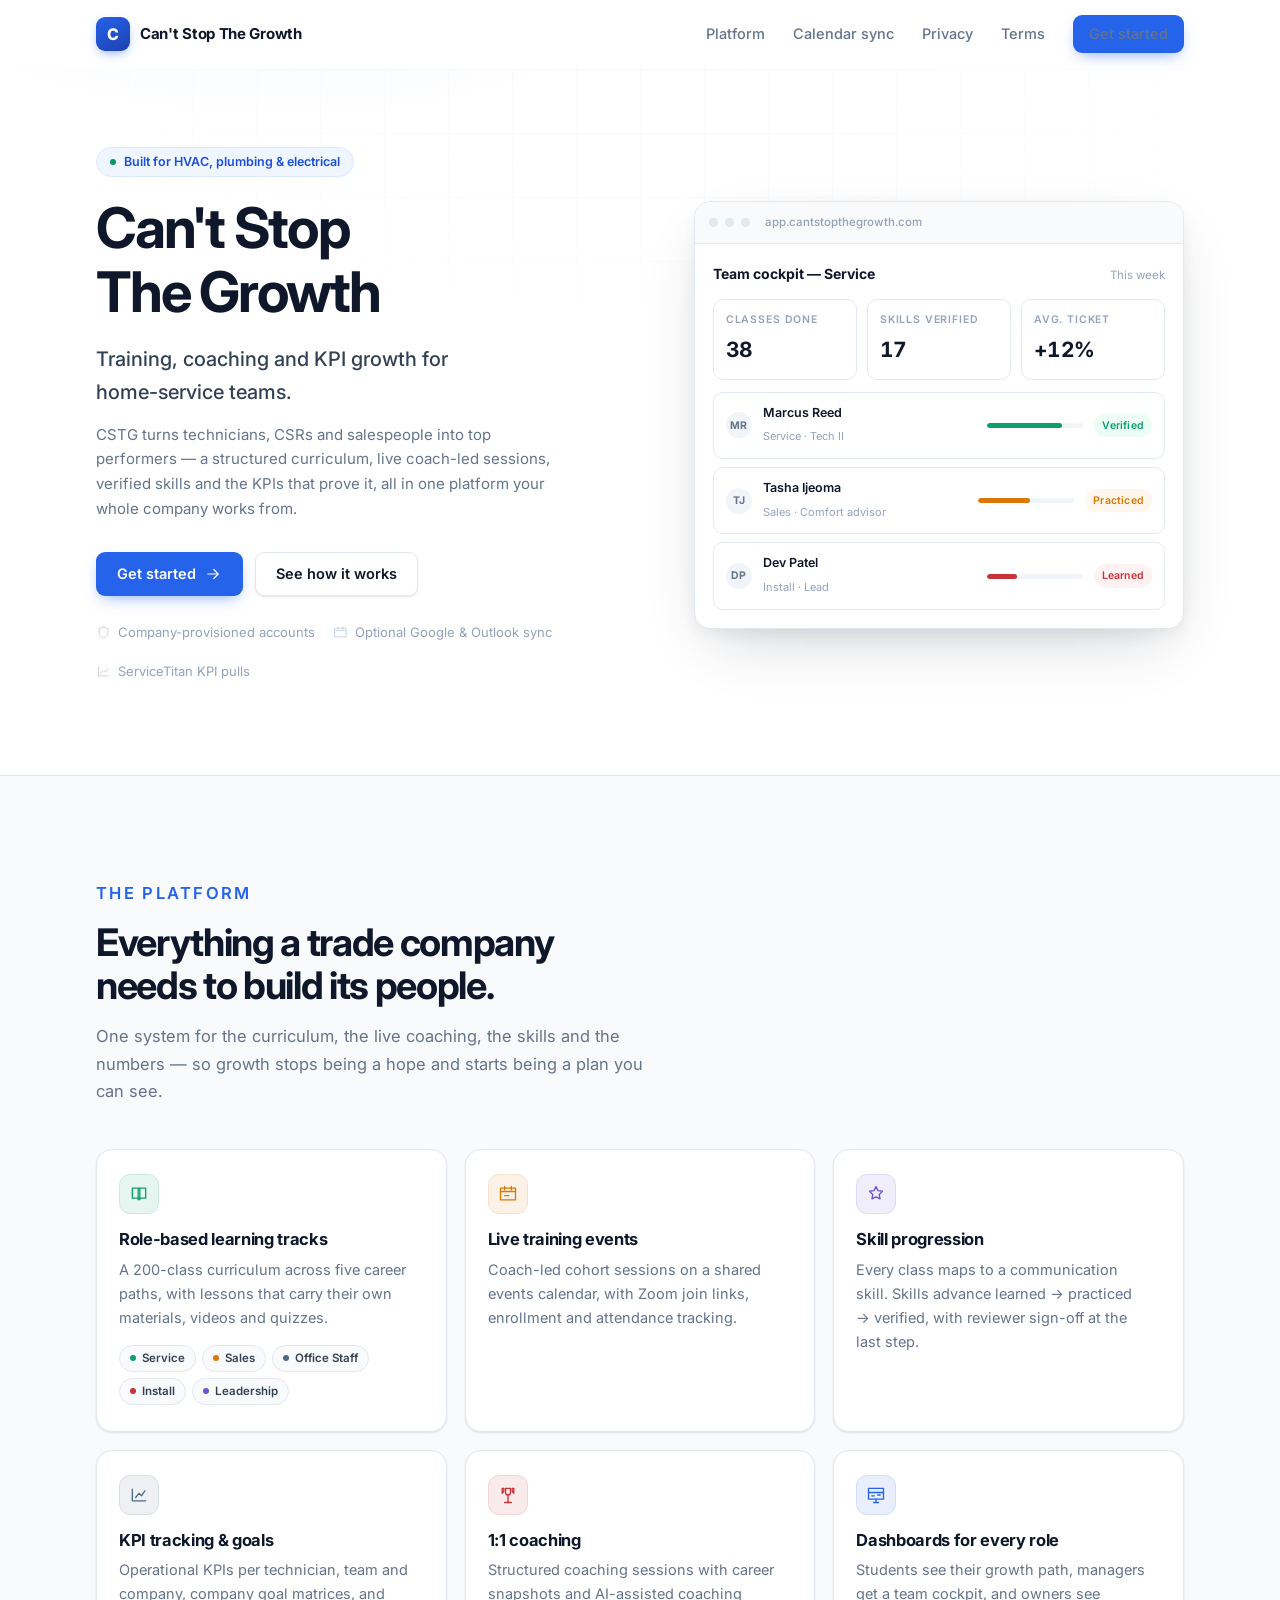
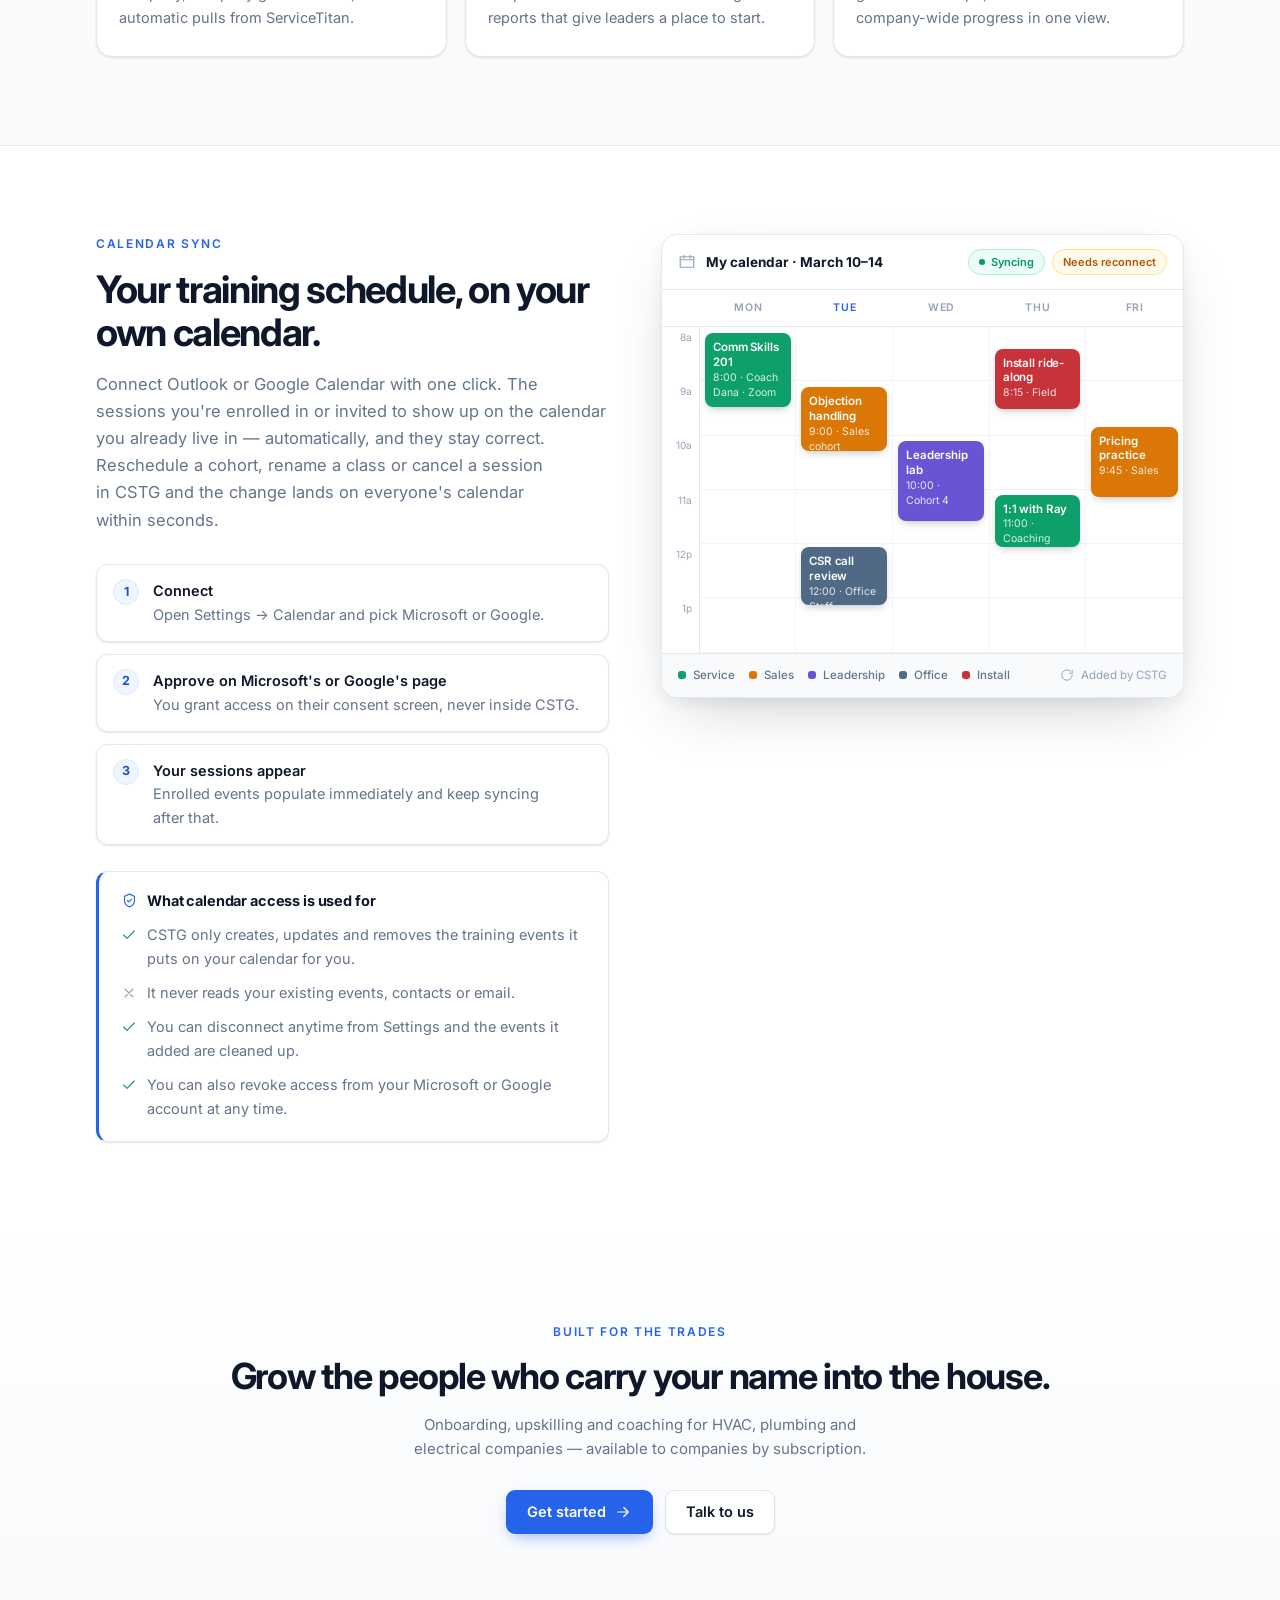
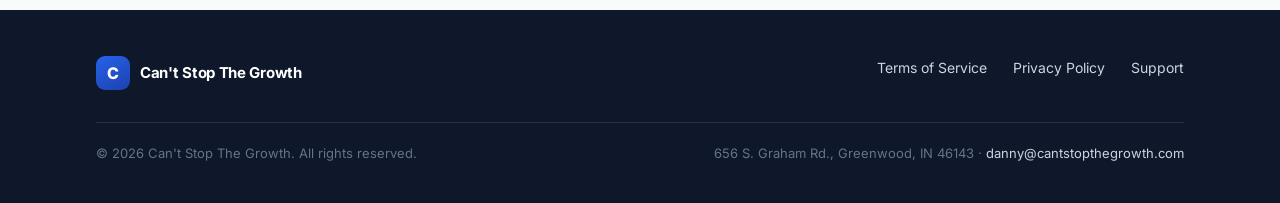
==== index.html @ 06f74c23 "Landing page package: index + legal pages for OAuth app verification Static site (no build step): li" ====
<!DOCTYPE html>
<html lang="en">
<head>
<meta charset="utf-8" />
<meta name="viewport" content="width=device-width, initial-scale=1" />
<title>Can't Stop The Growth — training, coaching and KPI growth for home-service teams</title>
<meta name="description" content="Can't Stop The Growth (CSTG) is the training platform for home-service trade companies — HVAC, plumbing and electrical. Role-based learning tracks, live coach-led events, skill progression, KPI tracking and optional Google/Outlook calendar sync." />
<link rel="preconnect" href="https://fonts.googleapis.com" />
<link rel="preconnect" href="https://fonts.gstatic.com" crossorigin />
<link href="https://fonts.googleapis.com/css2?family=Inter:wght@400;500;600;700;800&display=swap" rel="stylesheet" />
<link rel="stylesheet" href="landing.css" />
</head>
<body>
<header class="head" id="head">
<div class="wrap head-in">
<a class="logo" href="#top"><span class="mark">C</span><b>Can't Stop The Growth</b></a>
<button class="navtoggle" id="navToggle" aria-expanded="false" aria-controls="nav" aria-label="Menu"><svg class="i" viewBox="0 0 24 24"><path d="M3 6h18M3 12h18M3 18h18" /></svg></button>
<nav class="nav" id="nav">
<a href="#platform">Platform</a>
<a href="#calendar">Calendar sync</a>
<a href="privacy.html">Privacy</a>
<a href="terms.html">Terms</a>
<a class="btn btn-primary btn-sm" href="https://app.cantstopthegrowth.com">Get started</a>
</nav>
</div>
</header>

<main id="top">
<section class="hero">
<div class="wrap hero-in">
<div class="reveal">
<span class="pill"><span class="dot"></span> Built for HVAC, plumbing &amp; electrical</span>
<h1>Can't Stop The Growth</h1>
<p class="one">Training, coaching and KPI growth for home-service teams.</p>
<p class="sub">CSTG turns technicians, CSRs and salespeople into top performers — a structured curriculum, live coach-led sessions, verified skills and the KPIs that prove it, all in one platform your whole company works from.</p>
<div class="actions">
<a class="btn btn-primary" href="https://app.cantstopthegrowth.com">Get started<svg class="i" viewBox="0 0 24 24"><path d="M5 12h14M13 6l6 6-6 6" /></svg></a>
<a class="btn btn-ghost" href="#calendar">See how it works</a>
</div>
<div class="trust">
<span><svg class="i" viewBox="0 0 24 24"><path d="M12 3l7 3v6c0 4.2-2.9 7.6-7 9-4.1-1.4-7-4.8-7-9V6l7-3z" /></svg> Company-provisioned accounts</span>
<span><svg class="i" viewBox="0 0 24 24"><path d="M3 5h18v14H3z" /><path d="M3 9h18M8 3v4M16 3v4" /></svg> Optional Google &amp; Outlook sync</span>
<span><svg class="i" viewBox="0 0 24 24"><path d="M4 19V5m0 14h16" /><path d="M8 15l4-5 3 3 4-6" /></svg> ServiceTitan KPI pulls</span>
</div>
</div>
<div class="reveal" style="--rd:.12s">
<div class="mock">
<div class="mock-bar"><i></i><i></i><i></i><em>app.cantstopthegrowth.com</em></div>
<div class="mock-body">
<div class="mock-h"><b>Team cockpit — Service</b><span>This week</span></div>
<div class="stats">
<div class="stat"><u>Classes done</u><b>38</b></div>
<div class="stat"><u>Skills verified</u><b>17</b></div>
<div class="stat"><u>Avg. ticket</u><b>+12%</b></div>
</div>
<div class="rows">
<div class="row"><span class="av">MR</span><span class="who"><b>Marcus Reed</b><span>Service · Tech II</span></span><span class="bar"><i style="--w:78%;background:var(--service)"></i></span><span class="tag" style="background:#ecfdf5;color:var(--service)">Verified</span></div>
<div class="row"><span class="av">TJ</span><span class="who"><b>Tasha Ijeoma</b><span>Sales · Comfort advisor</span></span><span class="bar"><i style="--w:54%;background:var(--sales)"></i></span><span class="tag" style="background:#fff7ed;color:var(--sales)">Practiced</span></div>
<div class="row"><span class="av">DP</span><span class="who"><b>Dev Patel</b><span>Install · Lead</span></span><span class="bar"><i style="--w:32%;background:var(--install)"></i></span><span class="tag" style="background:#fef2f2;color:var(--install)">Learned</span></div>
</div>
</div>
</div>
</div>
</div>
</section>

<section class="band alt" id="platform">
<div class="wrap">
<div class="shead reveal">
<p class="eyebrow">The platform</p>
<h2>Everything a trade company needs to build its people.</h2>
<p>One system for the curriculum, the live coaching, the skills and the numbers — so growth stops being a hope and starts being a plan you can see.</p>
</div>
<div class="fgrid">
<div class="fcard reveal" style="--c:var(--service)">
<div class="fico"><svg class="i" viewBox="0 0 24 24"><path d="M4 5h7a2 2 0 012 2v12a2 2 0 00-2-2H4z" /><path d="M20 5h-7a2 2 0 00-2 2v12a2 2 0 012-2h7z" /></svg></div>
<h3>Role-based learning tracks</h3>
<p>A 200-class curriculum across five career paths, with lessons that carry their own materials, videos and quizzes.</p>
<div class="chips"><span class="chip"><i style="--cc:var(--service)"></i>Service</span><span class="chip"><i style="--cc:var(--sales)"></i>Sales</span><span class="chip"><i style="--cc:var(--office)"></i>Office Staff</span><span class="chip"><i style="--cc:var(--install)"></i>Install</span><span class="chip"><i style="--cc:var(--leadership)"></i>Leadership</span></div>
</div>
<div class="fcard reveal" style="--c:var(--sales);--rd:.06s">
<div class="fico"><svg class="i" viewBox="0 0 24 24"><path d="M3 5h18v14H3z" /><path d="M3 9h18M8 3v4M16 3v4" /><path d="M8 14h5" /></svg></div>
<h3>Live training events</h3>
<p>Coach-led cohort sessions on a shared events calendar, with Zoom join links, enrollment and attendance tracking.</p>
</div>
<div class="fcard reveal" style="--c:var(--leadership);--rd:.12s">
<div class="fico"><svg class="i" viewBox="0 0 24 24"><path d="M12 3l2.4 4.9 5.4.8-3.9 3.8.9 5.4-4.8-2.5-4.8 2.5.9-5.4L4.2 8.7l5.4-.8z" /></svg></div>
<h3>Skill progression</h3>
<p>Every class maps to a communication skill. Skills advance learned → practiced → verified, with reviewer sign-off at the last step.</p>
</div>
<div class="fcard reveal" style="--c:var(--office)">
<div class="fico"><svg class="i" viewBox="0 0 24 24"><path d="M4 19V5m0 14h16" /><path d="M8 15l4-5 3 3 4-6" /></svg></div>
<h3>KPI tracking &amp; goals</h3>
<p>Operational KPIs per technician, team and company, company goal matrices, and automatic pulls from ServiceTitan.</p>
</div>
<div class="fcard reveal" style="--c:var(--install);--rd:.06s">
<div class="fico"><svg class="i" viewBox="0 0 24 24"><path d="M8 21h8" /><path d="M9 4h6v5a3 3 0 01-6 0z" /><path d="M12 12v9" /><path d="M5 4h2v3a3 3 0 01-2 2.8zM19 4h-2v3a3 3 0 002 2.8z" /></svg></div>
<h3>1:1 coaching</h3>
<p>Structured coaching sessions with career snapshots and AI-assisted coaching reports that give leaders a place to start.</p>
</div>
<div class="fcard reveal" style="--c:var(--blue);--rd:.12s">
<div class="fico"><svg class="i" viewBox="0 0 24 24"><path d="M3 4h18v13H3z" /><path d="M3 9h18M9 21h6M12 17v4" /><path d="M7 13h3M14 12h3" /></svg></div>
<h3>Dashboards for every role</h3>
<p>Students see their growth path, managers get a team cockpit, and owners see company-wide progress in one view.</p>
</div>
</div>
</div>
</section>

<section class="band" id="calendar">
<div class="wrap cal-in">
<div class="reveal">
<p class="eyebrow">Calendar sync</p>
<h2 style="font-size:clamp(26px,3.2vw,38px);margin-top:14px;letter-spacing:-.035em">Your training schedule, on your own calendar.</h2>
<p style="margin-top:16px;font-size:16.5px">Connect Outlook or Google Calendar with one click. The sessions you're enrolled in or invited to show up on the calendar you already live in — automatically, and they stay correct. Reschedule a cohort, rename a class or cancel a session in CSTG and the change lands on everyone's calendar within seconds.</p>
<div class="steps">
<div class="step"><b>1</b><span><u>Connect</u>Open Settings → Calendar and pick Microsoft or Google.</span></div>
<div class="step"><b>2</b><span><u>Approve on Microsoft's or Google's page</u>You grant access on their consent screen, never inside CSTG.</span></div>
<div class="step"><b>3</b><span><u>Your sessions appear</u>Enrolled events populate immediately and keep syncing after that.</span></div>
</div>
<div class="tbox">
<h4><svg class="i" viewBox="0 0 24 24"><path d="M12 3l7 3v6c0 4.2-2.9 7.6-7 9-4.1-1.4-7-4.8-7-9V6l7-3z" /><path d="M9 12l2 2 4-4" /></svg> What calendar access is used for</h4>
<ul class="tlist">
<li><svg class="i" viewBox="0 0 24 24"><path d="M20 6L9 17l-5-5" /></svg><span>CSTG only creates, updates and removes the training events it puts on your calendar for you.</span></li>
<li><svg class="i no" viewBox="0 0 24 24"><path d="M18 6L6 18M6 6l12 12" /></svg><span>It never reads your existing events, contacts or email.</span></li>
<li><svg class="i" viewBox="0 0 24 24"><path d="M20 6L9 17l-5-5" /></svg><span>You can disconnect anytime from Settings and the events it added are cleaned up.</span></li>
<li><svg class="i" viewBox="0 0 24 24"><path d="M20 6L9 17l-5-5" /></svg><span>You can also revoke access from your Microsoft or Google account at any time.</span></li>
</ul>
</div>
</div>
<div class="reveal" style="--rd:.1s">
<div class="calmock">
<div class="cal-top"><svg class="i" style="color:var(--s400)" viewBox="0 0 24 24"><path d="M3 5h18v14H3z" /><path d="M3 9h18M8 3v4M16 3v4" /></svg><b>My calendar · March 10–14</b><span class="sp"><span class="pillstat ok"><span class="dot"></span>Syncing</span><span class="pillstat warn">Needs reconnect</span></span></div>
<div class="cal-grid"><span class="hd"></span><span class="hd">Mon</span><span class="hd today">Tue</span><span class="hd">Wed</span><span class="hd">Thu</span><span class="hd">Fri</span></div>
<div class="cal-body">
<div class="hours"><span>8a</span><span>9a</span><span>10a</span><span>11a</span><span>12p</span><span>1p</span></div>
<div class="col"><div class="ev" style="--d:.15s;top:6px;height:74px;background:var(--service)"><b>Comm Skills 201</b><span>8:00 · Coach Dana · Zoom</span></div></div>
<div class="col"><div class="ev" style="--d:.35s;top:60px;height:64px;background:var(--sales)"><b>Objection handling</b><span>9:00 · Sales cohort</span></div><div class="ev" style="--d:.75s;top:220px;height:58px;background:var(--office)"><b>CSR call review</b><span>12:00 · Office Staff</span></div></div>
<div class="col"><div class="ev" style="--d:.5s;top:114px;height:80px;background:var(--leadership)"><b>Leadership lab</b><span>10:00 · Cohort 4</span></div></div>
<div class="col"><div class="ev" style="--d:.62s;top:22px;height:60px;background:var(--install)"><b>Install ride-along</b><span>8:15 · Field</span></div><div class="ev" style="--d:.9s;top:168px;height:52px;background:var(--service)"><b>1:1 with Ray</b><span>11:00 · Coaching</span></div></div>
<div class="col"><div class="ev" style="--d:.82s;top:100px;height:70px;background:var(--sales)"><b>Pricing practice</b><span>9:45 · Sales</span></div></div>
</div>
<div class="cal-foot">
<span class="lg"><i style="background:var(--service)"></i>Service</span>
<span class="lg"><i style="background:var(--sales)"></i>Sales</span>
<span class="lg"><i style="background:var(--leadership)"></i>Leadership</span>
<span class="lg"><i style="background:var(--office)"></i>Office</span>
<span class="lg"><i style="background:var(--install)"></i>Install</span>
<span class="src"><svg class="i" style="width:14px;height:14px" viewBox="0 0 24 24"><path d="M21 12a9 9 0 11-3-6.7" /><path d="M21 4v5h-5" /></svg>Added by CSTG</span>
</div>
</div>
</div>
</div>
</section>

<section class="close">
<div class="wrap reveal">
<p class="eyebrow">Built for the trades</p>
<h2 style="margin-top:14px">Grow the people who carry your name into the house.</h2>
<p>Onboarding, upskilling and coaching for HVAC, plumbing and electrical companies — available to companies by subscription.</p>
<div class="actions">
<a class="btn btn-primary" href="https://app.cantstopthegrowth.com">Get started<svg class="i" viewBox="0 0 24 24"><path d="M5 12h14M13 6l6 6-6 6" /></svg></a>
<a class="btn btn-ghost" href="mailto:danny@cantstopthegrowth.com">Talk to us</a>
</div>
</div>
</section>
</main>

<footer class="foot">
<div class="wrap">
<div class="foot-in">
<a class="logo" href="#top"><span class="mark">C</span><b>Can't Stop The Growth</b></a>
<nav class="foot-links">
<a href="terms.html">Terms of Service</a>
<a href="privacy.html">Privacy Policy</a>
<a href="mailto:danny@cantstopthegrowth.com">Support</a>
</nav>
</div>
<div class="foot-bottom">
<span>© 2026 Can't Stop The Growth. All rights reserved.</span>
<span>656 S. Graham Rd., Greenwood, IN 46143 · <a href="mailto:danny@cantstopthegrowth.com">danny@cantstopthegrowth.com</a></span>
</div>
</div>
</footer>

<script>
(function(){
var t=document.getElementById('navToggle'),n=document.getElementById('nav'),h=document.getElementById('head');
t.addEventListener('click',function(){var o=n.classList.toggle('open');t.setAttribute('aria-expanded',o?'true':'false');});
n.addEventListener('click',function(e){if(e.target.tagName==='A'){n.classList.remove('open');t.setAttribute('aria-expanded','false');}});
addEventListener('scroll',function(){h.classList.toggle('stuck',scrollY>8);},{passive:true});
var io=new IntersectionObserver(function(es){es.forEach(function(e){if(e.isIntersecting){e.target.classList.add('in');io.unobserve(e.target);}});},{threshold:.15,rootMargin:'0px 0px -8% 0px'});
document.querySelectorAll('.reveal').forEach(function(el){io.observe(el);});
})();
</script>
</body>
</html>
---- landing.css ----
/* CSTG landing — light B2B SaaS. Inter, slate neutrals, blue-600 accent. */
:root{
--blue:#2563eb;--blue-700:#1d4ed8;--blue-50:#eff6ff;
--s900:#0f172a;--s700:#334155;--s500:#64748b;--s400:#94a3b8;--s300:#cbd5e1;--s200:#e2e8f0;--s100:#f1f5f9;--s50:#f8fafc;
--service:hsl(158,84%,34%);--sales:hsl(32,95%,44%);--leadership:hsl(251,60%,58%);--office:hsl(211,25%,42%);--install:hsl(357,60%,49%);
--emerald:#059669;--amber:#b45309;
--r:12px;--r-lg:16px;--r-btn:9px;
--shadow-sm:0 1px 2px rgba(15,23,42,.06),0 1px 3px rgba(15,23,42,.05);
--shadow:0 4px 14px rgba(15,23,42,.06),0 1px 3px rgba(15,23,42,.04);
--shadow-lg:0 24px 60px -20px rgba(15,23,42,.22),0 6px 18px rgba(15,23,42,.06);
--ui:'Inter',system-ui,-apple-system,Segoe UI,sans-serif;
--wrap:1140px;
}
*{box-sizing:border-box}
html{scroll-behavior:smooth;-webkit-text-size-adjust:100%}
body{margin:0;background:#fff;color:var(--s500);font-family:var(--ui);font-size:15px;line-height:1.65;-webkit-font-smoothing:antialiased;text-wrap:pretty}
.wrap{max-width:var(--wrap);margin:0 auto;padding:0 26px}
h1,h2,h3,h4{margin:0;color:var(--s900);font-weight:700;letter-spacing:-.025em;line-height:1.14}
p{margin:0}
a{color:var(--blue);text-decoration:none}
a:hover{color:var(--blue-700);text-decoration:underline}
svg{display:block}
.i{width:18px;height:18px;stroke:currentColor;stroke-width:1.6;fill:none;stroke-linecap:round;stroke-linejoin:round}
.eyebrow{font-size:12px;font-weight:600;letter-spacing:.14em;text-transform:uppercase;color:var(--blue)}

/* buttons */
.btn{display:inline-flex;align-items:center;justify-content:center;gap:8px;height:44px;padding:0 20px;border-radius:var(--r-btn);font-size:14.5px;font-weight:600;border:1px solid transparent;cursor:pointer;transition:transform .18s cubic-bezier(.2,.7,.3,1),box-shadow .18s,background .18s,border-color .18s;white-space:nowrap}
.btn:hover{text-decoration:none;transform:translateY(-1px)}
.btn-primary{background:var(--blue);color:#fff;box-shadow:0 6px 16px -6px rgba(37,99,235,.6)}
.btn-primary:hover{background:var(--blue-700);color:#fff;box-shadow:0 10px 24px -8px rgba(37,99,235,.65)}
.btn-ghost{background:#fff;color:var(--s900);border-color:var(--s200);box-shadow:var(--shadow-sm)}
.btn-ghost:hover{border-color:var(--s300);color:var(--s900);background:var(--s50)}
.btn-sm{height:38px;padding:0 15px;font-size:14px}

/* header */
.head{position:sticky;top:0;z-index:40;background:rgba(255,255,255,.82);backdrop-filter:blur(14px);border-bottom:1px solid transparent;transition:border-color .25s,box-shadow .25s}
.head.stuck{border-bottom-color:var(--s200);box-shadow:0 1px 12px rgba(15,23,42,.04)}
.head-in{display:flex;align-items:center;gap:26px;height:68px}
.logo{display:flex;align-items:center;gap:10px}
.logo:hover{text-decoration:none}
.logo .mark{width:34px;height:34px;flex:0 0 34px;border-radius:9px;background:linear-gradient(150deg,#2563eb,#1e40af);color:#fff;display:grid;place-items:center;font-weight:800;font-size:16px;letter-spacing:-.03em;box-shadow:0 4px 12px -4px rgba(37,99,235,.7)}
.logo b{color:var(--s900);font-size:15px;font-weight:700;letter-spacing:-.02em}
.nav{display:flex;align-items:center;gap:28px;margin-left:auto}
.nav a{color:var(--s500);font-size:14.5px;font-weight:500}
.nav a:hover{color:var(--s900);text-decoration:none}
.navtoggle{display:none;margin-left:auto;width:42px;height:38px;border:1px solid var(--s200);border-radius:var(--r-btn);background:#fff;color:var(--s900);align-items:center;justify-content:center;cursor:pointer}

/* hero */
.hero{position:relative;overflow:hidden;padding:78px 0 92px}
.hero::before{content:"";position:absolute;inset:-40% 0 auto;height:760px;background:radial-gradient(56% 52% at 22% 8%,rgba(37,99,235,.10),transparent 70%),radial-gradient(40% 42% at 82% 0%,rgba(99,102,241,.08),transparent 70%);pointer-events:none}
.hero::after{content:"";position:absolute;inset:0;background-image:linear-gradient(var(--s100) 1px,transparent 1px),linear-gradient(90deg,var(--s100) 1px,transparent 1px);background-size:64px 64px;mask-image:radial-gradient(70% 60% at 50% 0%,#000,transparent 75%);opacity:.7;pointer-events:none}
.hero-in{position:relative;z-index:1;display:grid;grid-template-columns:1.05fr .95fr;gap:56px;align-items:center}
.pill{display:inline-flex;align-items:center;gap:8px;height:30px;padding:0 13px;border-radius:999px;background:var(--blue-50);border:1px solid #dbeafe;color:var(--blue-700);font-size:12.5px;font-weight:600}
.pill .dot{width:6px;height:6px;border-radius:50%;background:var(--emerald);box-shadow:0 0 0 0 rgba(5,150,105,.5);animation:ping 2.4s ease-out infinite}
@keyframes ping{0%{box-shadow:0 0 0 0 rgba(5,150,105,.45)}70%{box-shadow:0 0 0 7px rgba(5,150,105,0)}100%{box-shadow:0 0 0 0 rgba(5,150,105,0)}}
.hero h1{font-size:clamp(34px,4.6vw,56px);margin-top:20px;letter-spacing:-.04em}
.hero .one{font-size:clamp(17px,1.7vw,20px);color:var(--s700);font-weight:500;margin-top:18px;max-width:30ch}
.hero .sub{margin-top:14px;max-width:52ch}
.hero .actions{display:flex;flex-wrap:wrap;gap:12px;margin-top:30px}
.hero .trust{display:flex;flex-wrap:wrap;gap:18px;margin-top:26px;font-size:13px;color:var(--s400)}
.hero .trust span{display:inline-flex;align-items:center;gap:7px}
.hero .trust .i{width:15px;height:15px;color:var(--s300)}

/* mock dashboard */
.mock{background:#fff;border:1px solid var(--s200);border-radius:var(--r-lg);box-shadow:var(--shadow-lg);overflow:hidden}
.mock-bar{display:flex;align-items:center;gap:7px;padding:11px 14px;border-bottom:1px solid var(--s200);background:var(--s50)}
.mock-bar i{width:9px;height:9px;border-radius:50%;background:var(--s200);display:block}
.mock-bar em{margin-left:8px;font-style:normal;font-size:11.5px;color:var(--s400);font-weight:500}
.mock-body{padding:18px}
.mock-h{display:flex;align-items:baseline;justify-content:space-between;margin-bottom:14px}
.mock-h b{color:var(--s900);font-size:14px}
.mock-h span{font-size:11.5px;color:var(--s400)}
.stats{display:grid;grid-template-columns:repeat(3,1fr);gap:10px}
.stat{border:1px solid var(--s200);border-radius:10px;padding:11px 12px;background:#fff}
.stat u{display:block;text-decoration:none;font-size:10.5px;letter-spacing:.08em;text-transform:uppercase;color:var(--s400);font-weight:600}
.stat b{display:block;color:var(--s900);font-size:21px;letter-spacing:-.03em;margin-top:5px;font-variant-numeric:tabular-nums}
.rows{margin-top:12px;display:grid;gap:8px}
.row{display:flex;align-items:center;gap:11px;border:1px solid var(--s200);border-radius:10px;padding:10px 12px}
.row .av{width:26px;height:26px;flex:0 0 26px;border-radius:50%;background:var(--s100);color:var(--s500);display:grid;place-items:center;font-size:10.5px;font-weight:700}
.row .who{flex:1;min-width:0}
.row .who b{display:block;font-size:12.5px;color:var(--s900);font-weight:600}
.row .who span{font-size:11px;color:var(--s400)}
.bar{height:5px;border-radius:99px;background:var(--s100);width:96px;overflow:hidden;flex:0 0 96px}
.bar i{display:block;height:100%;border-radius:99px;width:0;transition:width 1.1s cubic-bezier(.2,.7,.3,1)}
.reveal.in .bar i{width:var(--w)}
.tag{font-size:10.5px;font-weight:600;padding:3px 8px;border-radius:999px;letter-spacing:.02em}

/* sections */
section{position:relative}
.band{padding:88px 0}
.band.alt{background:var(--s50);border-block:1px solid var(--s200)}
.shead{max-width:62ch}
.shead h2{font-size:clamp(26px,3.2vw,38px);margin-top:14px;letter-spacing:-.035em}
.shead p{margin-top:16px;font-size:16.5px}

/* feature grid */
.fgrid{display:grid;grid-template-columns:repeat(3,1fr);gap:18px;margin-top:44px}
.fcard{position:relative;background:#fff;border:1px solid var(--s200);border-radius:var(--r-lg);padding:24px 22px 26px;box-shadow:var(--shadow-sm);transition:transform .25s cubic-bezier(.2,.7,.3,1),box-shadow .25s,border-color .25s;overflow:hidden}
.fcard::after{content:"";position:absolute;left:0;right:0;top:0;height:2px;background:var(--c,var(--blue));transform:scaleX(0);transform-origin:left;transition:transform .35s cubic-bezier(.2,.7,.3,1)}
.fcard:hover{transform:translateY(-4px);box-shadow:var(--shadow-lg);border-color:var(--s300)}
.fcard:hover::after{transform:scaleX(1)}
.fico{width:40px;height:40px;border-radius:11px;display:grid;place-items:center;background:color-mix(in srgb,var(--c,var(--blue)) 10%,#fff);color:var(--c,var(--blue));border:1px solid color-mix(in srgb,var(--c,var(--blue)) 22%,#fff)}
.fico .i{width:20px;height:20px}
.fcard h3{font-size:16.5px;margin-top:16px;letter-spacing:-.02em}
.fcard p{margin-top:9px;font-size:14.5px}
.chips{display:flex;flex-wrap:wrap;gap:6px;margin-top:15px}
.chip{display:inline-flex;align-items:center;gap:6px;font-size:11.5px;font-weight:600;color:var(--s700);background:var(--s50);border:1px solid var(--s200);border-radius:999px;padding:3px 10px}
.chip i{width:6px;height:6px;border-radius:50%;background:var(--cc,var(--s300));display:block}

/* calendar deep dive */
.cal-in{display:grid;grid-template-columns:1fr 1.02fr;gap:52px;align-items:start}
.steps{display:grid;gap:12px;margin-top:30px;counter-reset:s}
.step{display:flex;gap:14px;align-items:flex-start;background:#fff;border:1px solid var(--s200);border-radius:var(--r);padding:14px 16px;box-shadow:var(--shadow-sm)}
.step b{flex:0 0 26px;width:26px;height:26px;border-radius:50%;background:var(--blue-50);color:var(--blue-700);font-size:12.5px;display:grid;place-items:center;border:1px solid #dbeafe}
.step span{font-size:14.5px}
.step span u{display:block;text-decoration:none;color:var(--s900);font-weight:600;font-size:14.5px}
.tbox{margin-top:26px;background:#fff;border:1px solid var(--s200);border-left:3px solid var(--blue);border-radius:var(--r);padding:20px 22px;box-shadow:var(--shadow-sm)}
.tbox h4{font-size:14.5px;display:flex;align-items:center;gap:9px;letter-spacing:-.01em}
.tbox h4 .i{width:17px;height:17px;color:var(--blue)}
.tlist{list-style:none;margin:14px 0 0;padding:0;display:grid;gap:10px}
.tlist li{display:flex;gap:10px;font-size:14.5px}
.tlist .i{width:16px;height:16px;flex:0 0 16px;margin-top:4px;color:var(--emerald)}
.tlist .i.no{color:var(--s400)}

/* mock calendar */
.calmock{background:#fff;border:1px solid var(--s200);border-radius:var(--r-lg);box-shadow:var(--shadow-lg);overflow:hidden;position:sticky;top:96px}
.cal-top{display:flex;align-items:center;gap:10px;padding:14px 16px;border-bottom:1px solid var(--s200)}
.cal-top b{color:var(--s900);font-size:13.5px}
.cal-top .sp{margin-left:auto;display:flex;gap:7px}
.pillstat{display:inline-flex;align-items:center;gap:6px;font-size:11px;font-weight:600;border-radius:999px;padding:3px 10px}
.pillstat.ok{background:#ecfdf5;color:var(--emerald);border:1px solid #a7f3d0}
.pillstat.warn{background:#fffbeb;color:var(--amber);border:1px solid #fde68a}
.pillstat .dot{width:6px;height:6px;border-radius:50%;background:currentColor;animation:blink 1.8s ease-in-out infinite}
@keyframes blink{0%,100%{opacity:1}50%{opacity:.25}}
.cal-grid{display:grid;grid-template-columns:38px repeat(5,1fr)}
.cal-grid .hd{font-size:10.5px;font-weight:600;color:var(--s400);text-transform:uppercase;letter-spacing:.07em;padding:9px 6px;text-align:center;border-bottom:1px solid var(--s200)}
.cal-grid .hd.today{color:var(--blue)}
.cal-body{position:relative;display:grid;grid-template-columns:38px repeat(5,1fr);height:326px}
.cal-body .hours{display:grid;grid-template-rows:repeat(6,1fr)}
.cal-body .hours span{font-size:10px;color:var(--s400);padding:2px 7px 0;text-align:right;border-right:1px solid var(--s200)}
.col{position:relative;border-right:1px solid var(--s100);background:repeating-linear-gradient(to bottom,transparent 0,transparent calc(54.3px - 1px),var(--s100) calc(54.3px - 1px),var(--s100) 54.3px)}
.col:last-child{border-right:0}
.ev{position:absolute;left:5px;right:5px;border-radius:8px;padding:7px 8px;font-size:11px;line-height:1.3;color:#fff;overflow:hidden;box-shadow:0 4px 10px -4px rgba(15,23,42,.35);opacity:0;transform:translateY(-10px) scale(.96)}
.ev b{display:block;font-size:11.5px;font-weight:600;letter-spacing:-.01em}
.ev span{opacity:.85;font-size:10.5px}
.reveal.in .ev{animation:drop .55s cubic-bezier(.2,.8,.3,1) forwards;animation-delay:var(--d,0s)}
@keyframes drop{0%{opacity:0;transform:translateY(-14px) scale(.95)}60%{opacity:1;transform:translateY(2px) scale(1.01)}100%{opacity:1;transform:none}}
.cal-foot{display:flex;align-items:center;gap:14px;flex-wrap:wrap;padding:12px 16px;border-top:1px solid var(--s200);background:var(--s50)}
.lg{display:inline-flex;align-items:center;gap:7px;font-size:11.5px;color:var(--s500);font-weight:500}
.lg i{width:8px;height:8px;border-radius:3px;display:block}
.cal-foot .src{margin-left:auto;font-size:11.5px;color:var(--s400);display:inline-flex;align-items:center;gap:7px}

/* closing */
.close{padding:76px 0;text-align:center;background:linear-gradient(180deg,#fff,var(--s50))}
.close h2{font-size:clamp(26px,3.2vw,36px);letter-spacing:-.035em}
.close p{margin:16px auto 0;max-width:54ch}
.close .actions{display:flex;justify-content:center;gap:12px;margin-top:28px;flex-wrap:wrap}

/* footer */
.foot{background:var(--s900);color:var(--s400);padding:46px 0 38px;font-size:14px}
.foot a{color:#cbd5e1}
.foot a:hover{color:#fff}
.foot-in{display:flex;flex-wrap:wrap;gap:28px;align-items:flex-start;justify-content:space-between}
.foot .logo b{color:#fff}
.foot .logo .mark{box-shadow:none}
.foot-links{display:flex;flex-wrap:wrap;gap:26px;font-size:14px}
.foot-bottom{margin-top:32px;padding-top:20px;border-top:1px solid rgba(255,255,255,.10);display:flex;flex-wrap:wrap;gap:14px;justify-content:space-between;font-size:13px;color:#64748b}

/* scroll reveal */
.reveal{opacity:0;transform:translateY(18px);transition:opacity .7s cubic-bezier(.2,.7,.3,1),transform .7s cubic-bezier(.2,.7,.3,1);transition-delay:var(--rd,0s)}
.reveal.in{opacity:1;transform:none}
@media(prefers-reduced-motion:reduce){.reveal{opacity:1;transform:none}.ev{opacity:1;transform:none}.reveal.in .ev{animation:none}.pill .dot,.pillstat .dot{animation:none}html{scroll-behavior:auto}}

@media(max-width:960px){
.hero-in,.cal-in{grid-template-columns:1fr;gap:40px}
.fgrid{grid-template-columns:repeat(2,1fr)}
.calmock{position:static}
}
@media(max-width:720px){
.navtoggle{display:flex}
.nav{position:absolute;left:0;right:0;top:100%;flex-direction:column;align-items:stretch;gap:0;background:#fff;border-bottom:1px solid var(--s200);box-shadow:var(--shadow);padding:6px 26px 18px;display:none;margin-left:0}
.nav.open{display:flex}
.nav a{padding:13px 0;border-bottom:1px solid var(--s100)}
.nav .btn{margin-top:14px}
.head-in{position:relative}
.fgrid{grid-template-columns:1fr}
.band{padding:64px 0}
.hero{padding:56px 0 68px}
.stats{grid-template-columns:1fr 1fr}
.cal-grid,.cal-body{grid-template-columns:32px repeat(3,1fr)}
.cal-grid .hd:nth-child(n+5),.cal-body .col:nth-child(n+5){display:none}
}
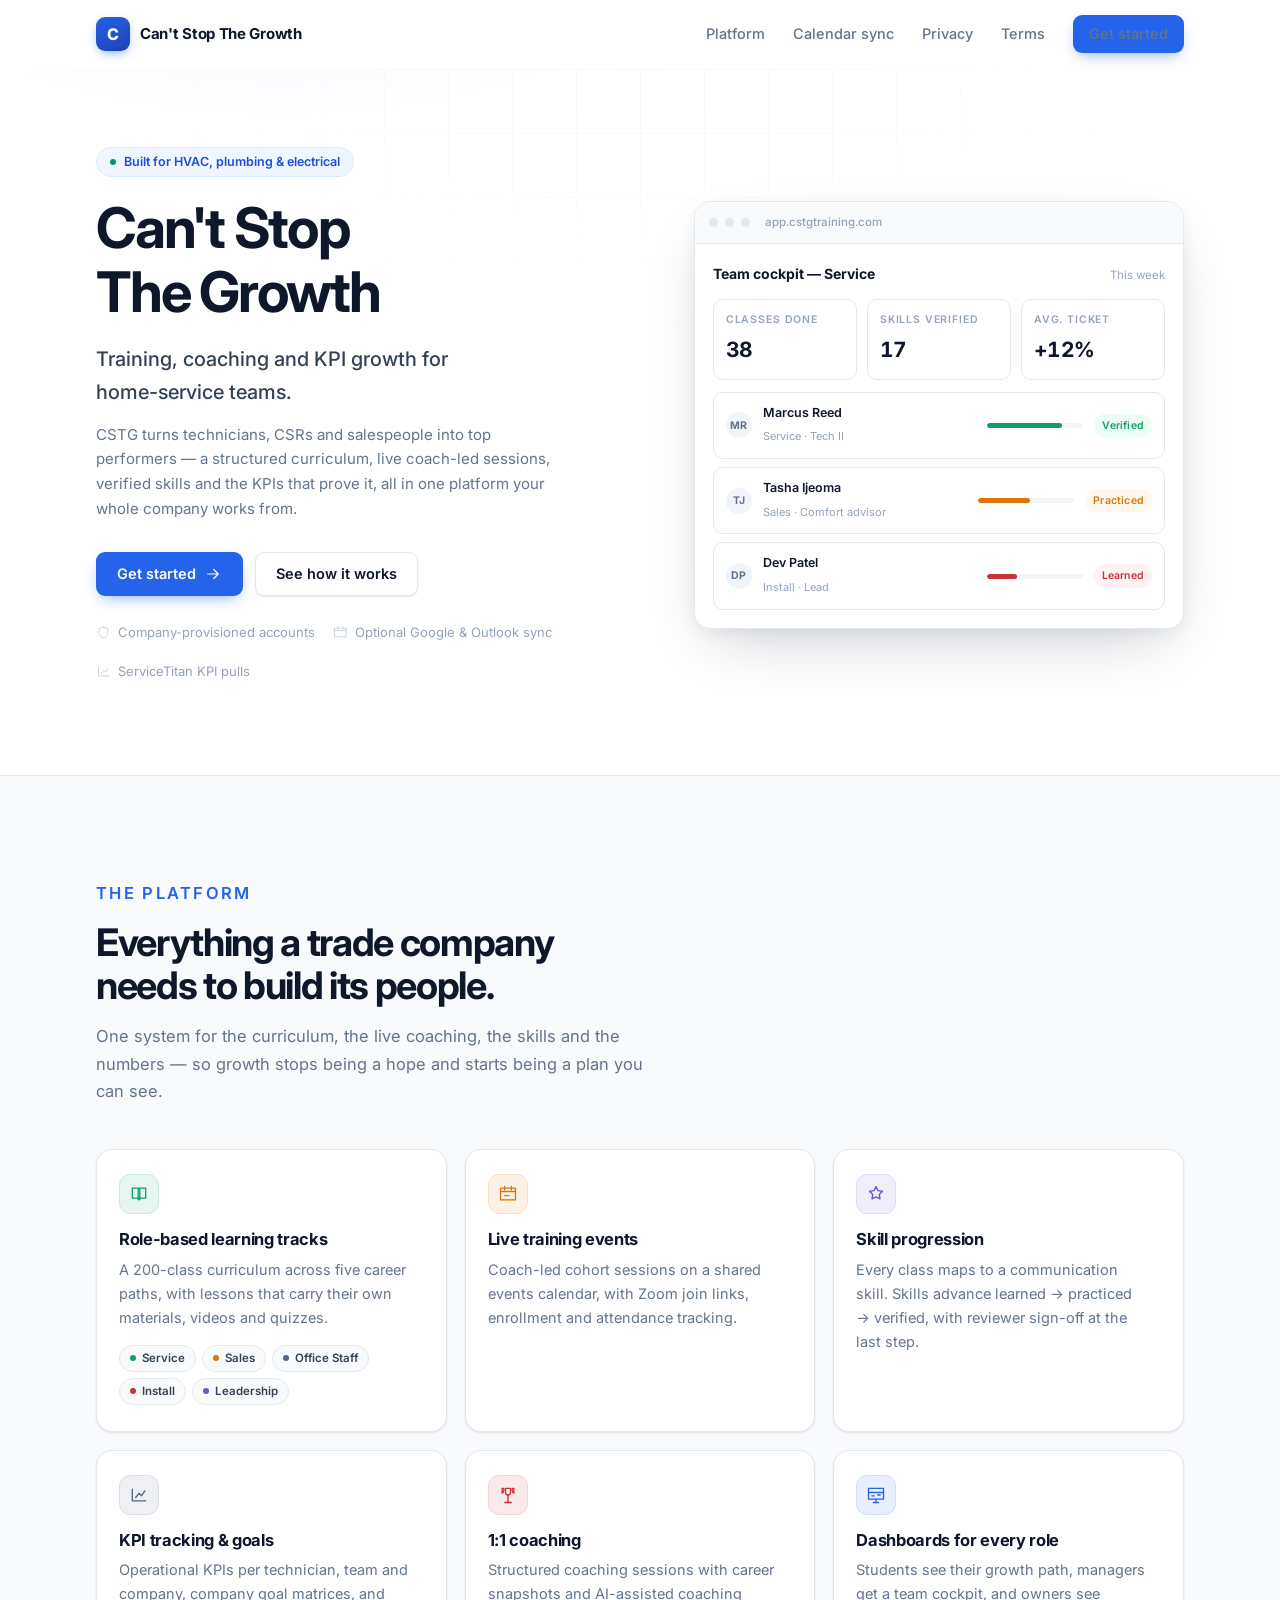
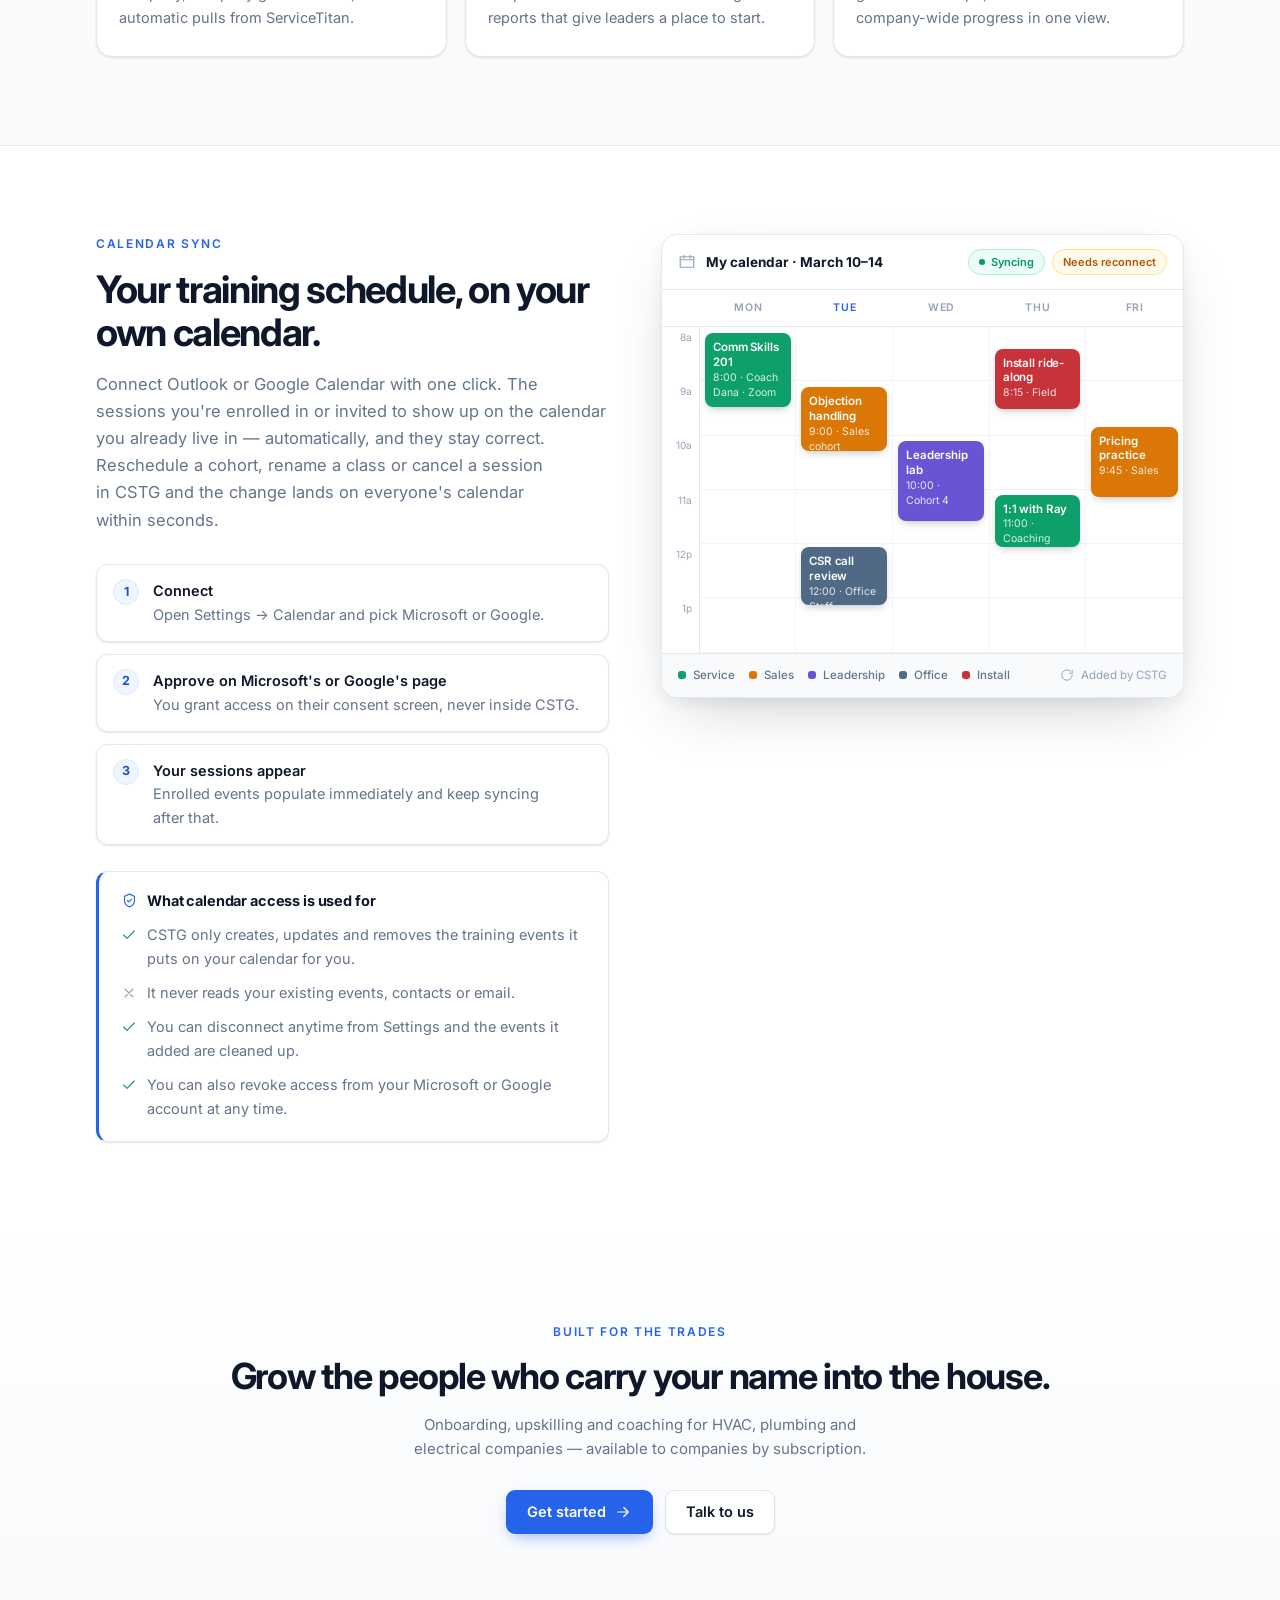
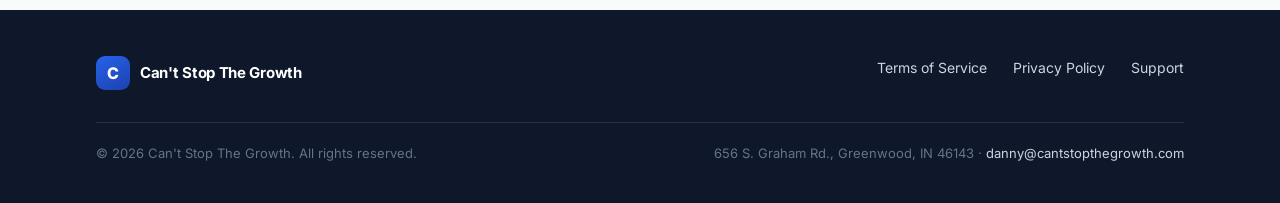
==== commit 8eaf0833: "Point app links at the real login URL (app.cstgtraining.com/login) The pages shipped referencing app" ====
--- a/index.html
+++ b/index.html
@@ -20,7 +20,7 @@
 <a href="#calendar">Calendar sync</a>
 <a href="privacy.html">Privacy</a>
 <a href="terms.html">Terms</a>
-<a class="btn btn-primary btn-sm" href="https://app.cantstopthegrowth.com">Get started</a>
+<a class="btn btn-primary btn-sm" href="https://app.cstgtraining.com/login">Get started</a>
 </nav>
 </div>
 </header>
@@ -34,7 +34,7 @@
 <p class="one">Training, coaching and KPI growth for home-service teams.</p>
 <p class="sub">CSTG turns technicians, CSRs and salespeople into top performers — a structured curriculum, live coach-led sessions, verified skills and the KPIs that prove it, all in one platform your whole company works from.</p>
 <div class="actions">
-<a class="btn btn-primary" href="https://app.cantstopthegrowth.com">Get started<svg class="i" viewBox="0 0 24 24"><path d="M5 12h14M13 6l6 6-6 6" /></svg></a>
+<a class="btn btn-primary" href="https://app.cstgtraining.com/login">Get started<svg class="i" viewBox="0 0 24 24"><path d="M5 12h14M13 6l6 6-6 6" /></svg></a>
 <a class="btn btn-ghost" href="#calendar">See how it works</a>
 </div>
 <div class="trust">
@@ -45,7 +45,7 @@
 </div>
 <div class="reveal" style="--rd:.12s">
 <div class="mock">
-<div class="mock-bar"><i></i><i></i><i></i><em>app.cantstopthegrowth.com</em></div>
+<div class="mock-bar"><i></i><i></i><i></i><em>app.cstgtraining.com</em></div>
 <div class="mock-body">
 <div class="mock-h"><b>Team cockpit — Service</b><span>This week</span></div>
 <div class="stats">
@@ -159,7 +159,7 @@
 <h2 style="margin-top:14px">Grow the people who carry your name into the house.</h2>
 <p>Onboarding, upskilling and coaching for HVAC, plumbing and electrical companies — available to companies by subscription.</p>
 <div class="actions">
-<a class="btn btn-primary" href="https://app.cantstopthegrowth.com">Get started<svg class="i" viewBox="0 0 24 24"><path d="M5 12h14M13 6l6 6-6 6" /></svg></a>
+<a class="btn btn-primary" href="https://app.cstgtraining.com/login">Get started<svg class="i" viewBox="0 0 24 24"><path d="M5 12h14M13 6l6 6-6 6" /></svg></a>
 <a class="btn btn-ghost" href="mailto:danny@cantstopthegrowth.com">Talk to us</a>
 </div>
 </div>
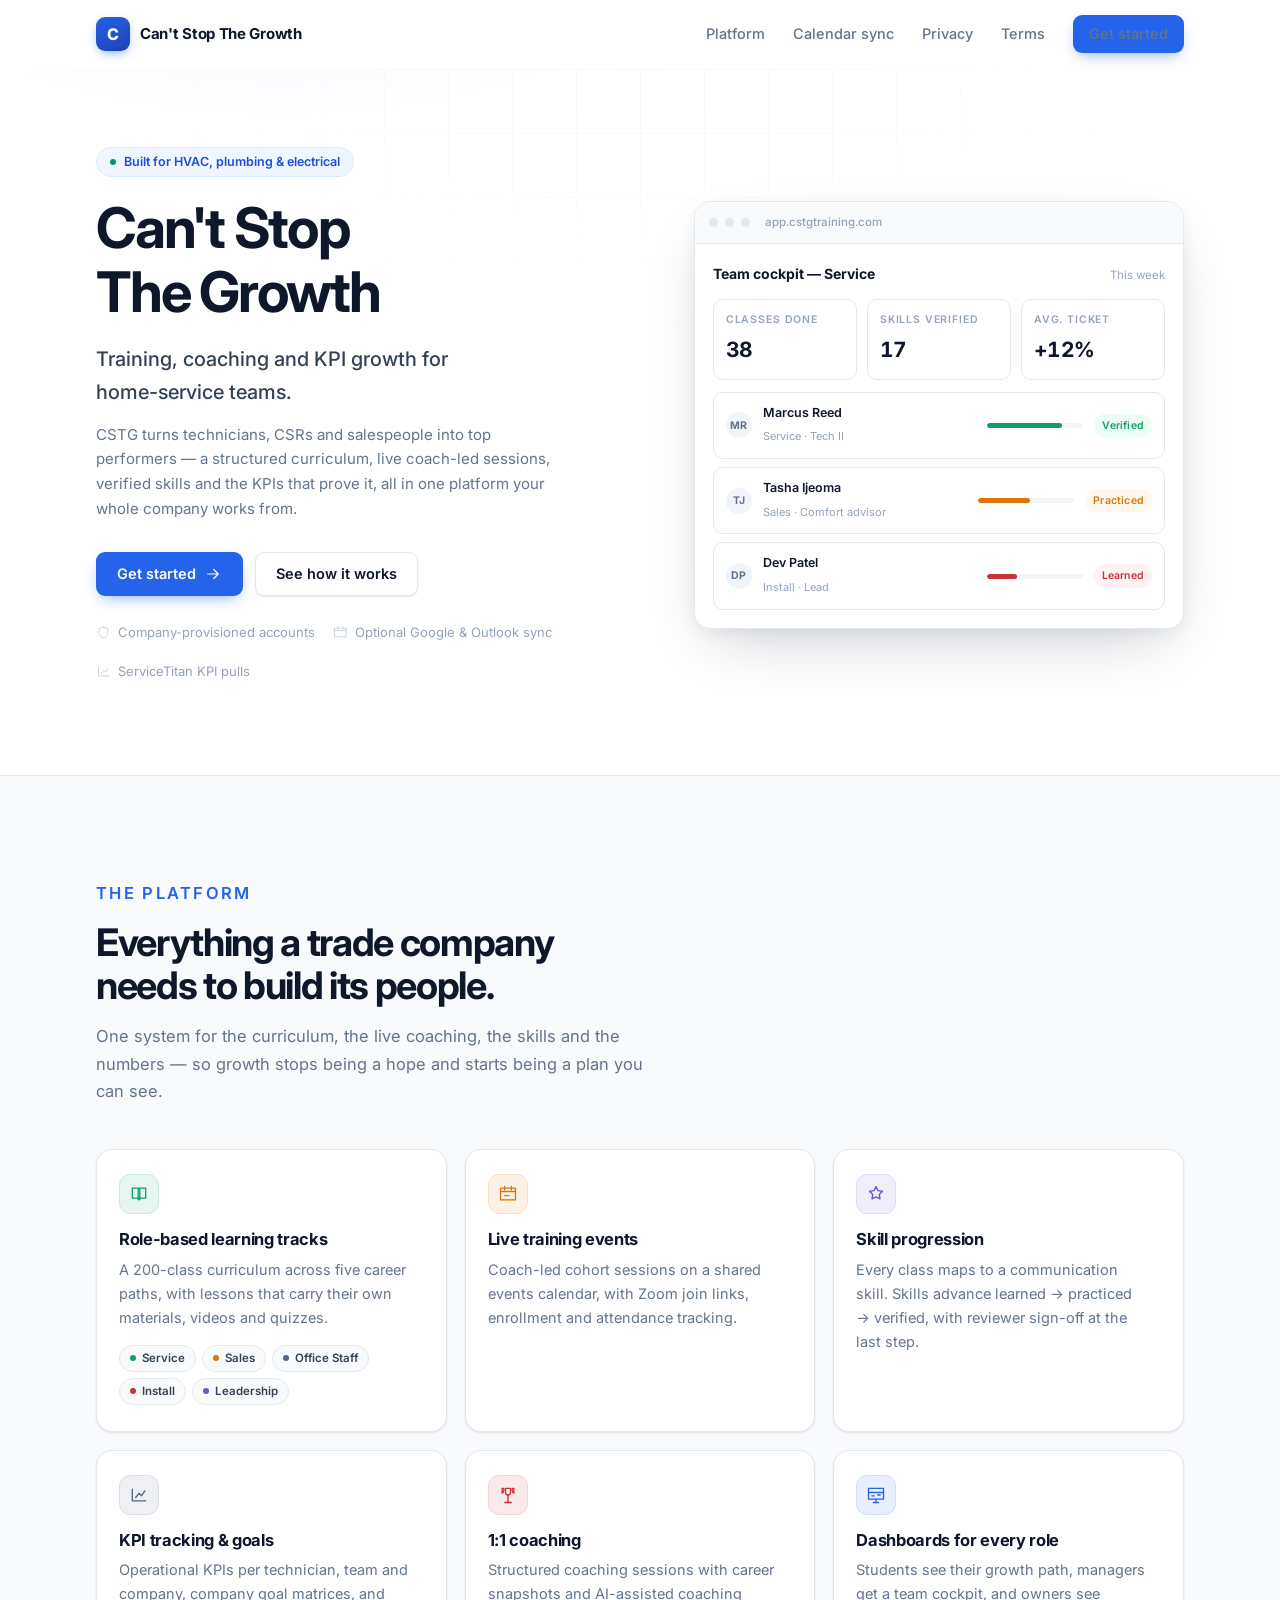
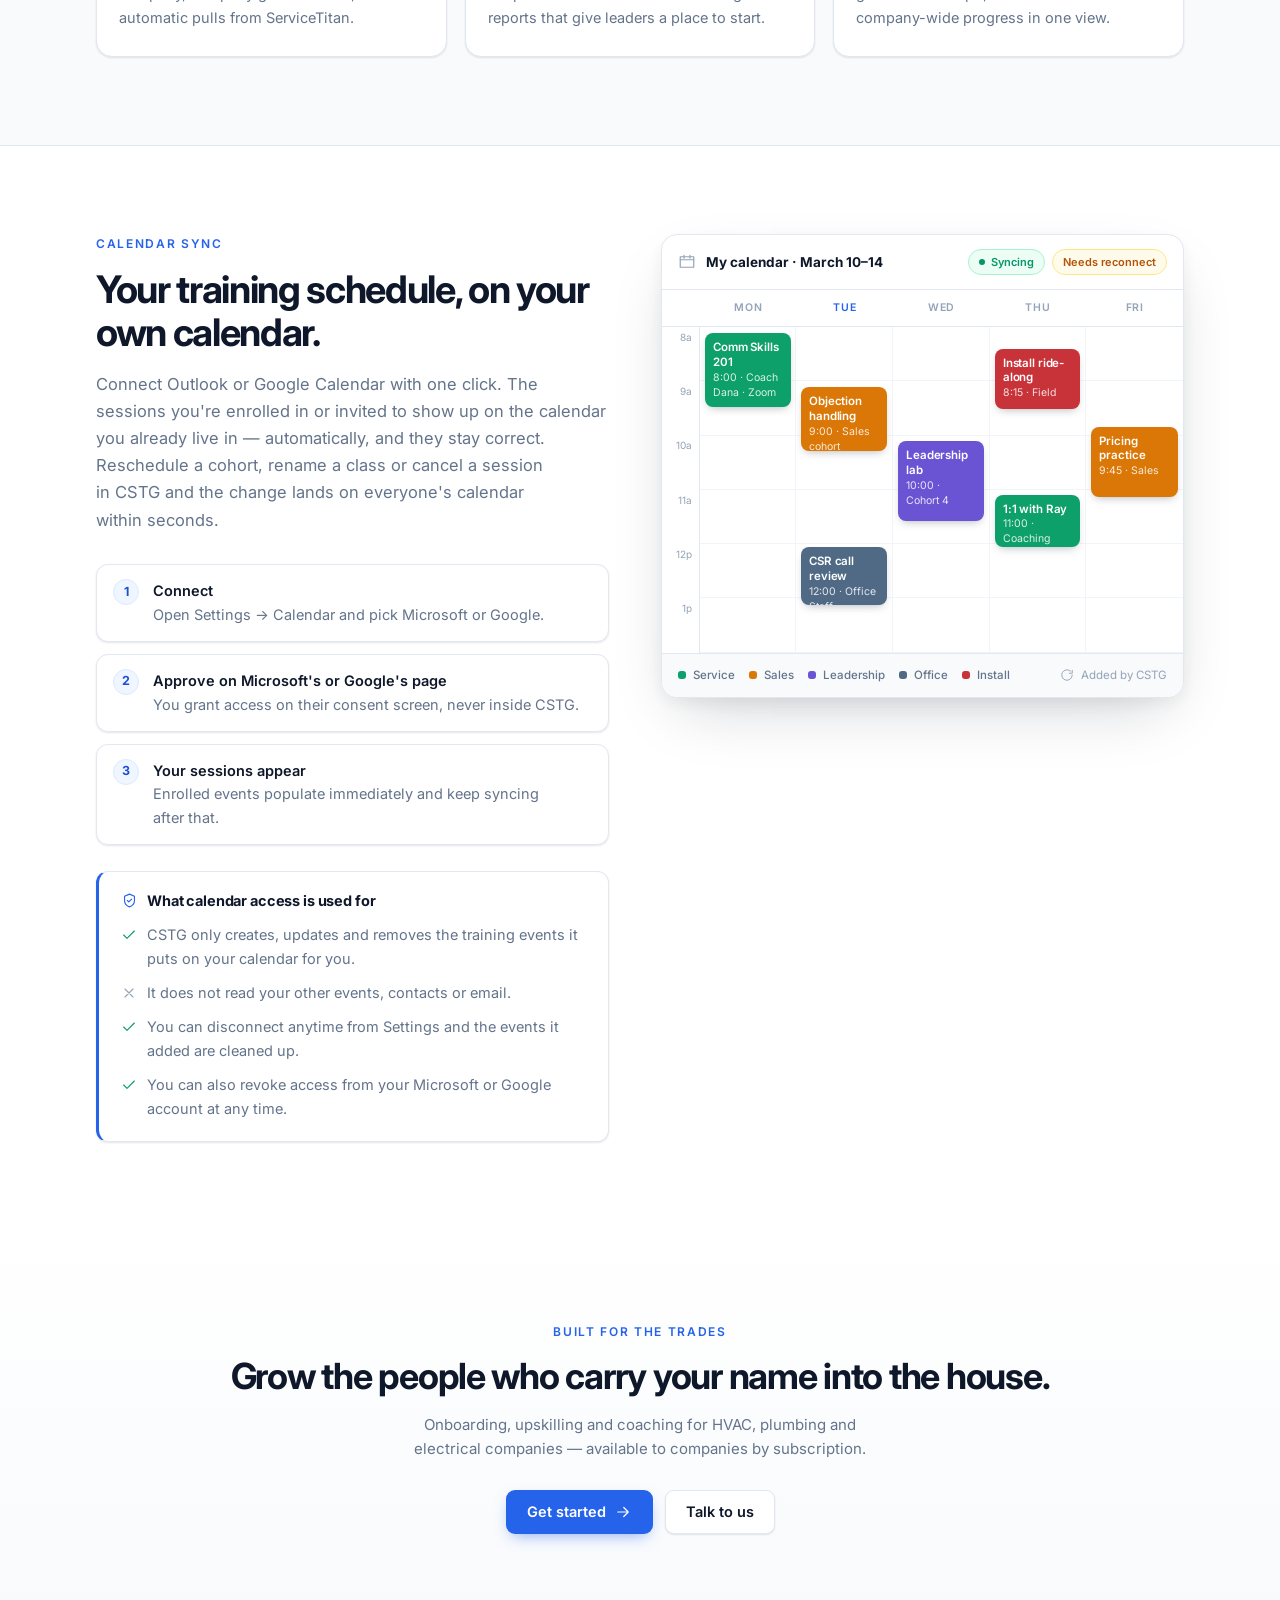
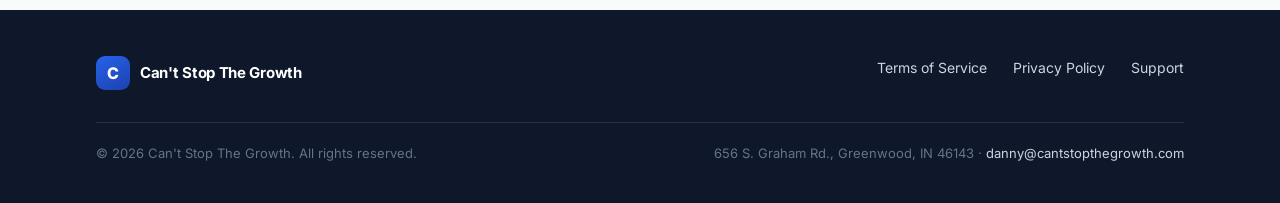
==== commit 74bb1c90: "Legal pages: resolve placeholders and disclose what the product actually does Google/Microsoft OAuth" ====
--- a/index.html
+++ b/index.html
@@ -122,7 +122,7 @@
 <h4><svg class="i" viewBox="0 0 24 24"><path d="M12 3l7 3v6c0 4.2-2.9 7.6-7 9-4.1-1.4-7-4.8-7-9V6l7-3z" /><path d="M9 12l2 2 4-4" /></svg> What calendar access is used for</h4>
 <ul class="tlist">
 <li><svg class="i" viewBox="0 0 24 24"><path d="M20 6L9 17l-5-5" /></svg><span>CSTG only creates, updates and removes the training events it puts on your calendar for you.</span></li>
-<li><svg class="i no" viewBox="0 0 24 24"><path d="M18 6L6 18M6 6l12 12" /></svg><span>It never reads your existing events, contacts or email.</span></li>
+<li><svg class="i no" viewBox="0 0 24 24"><path d="M18 6L6 18M6 6l12 12" /></svg><span>It does not read your other events, contacts or email.</span></li>
 <li><svg class="i" viewBox="0 0 24 24"><path d="M20 6L9 17l-5-5" /></svg><span>You can disconnect anytime from Settings and the events it added are cleaned up.</span></li>
 <li><svg class="i" viewBox="0 0 24 24"><path d="M20 6L9 17l-5-5" /></svg><span>You can also revoke access from your Microsoft or Google account at any time.</span></li>
 </ul>
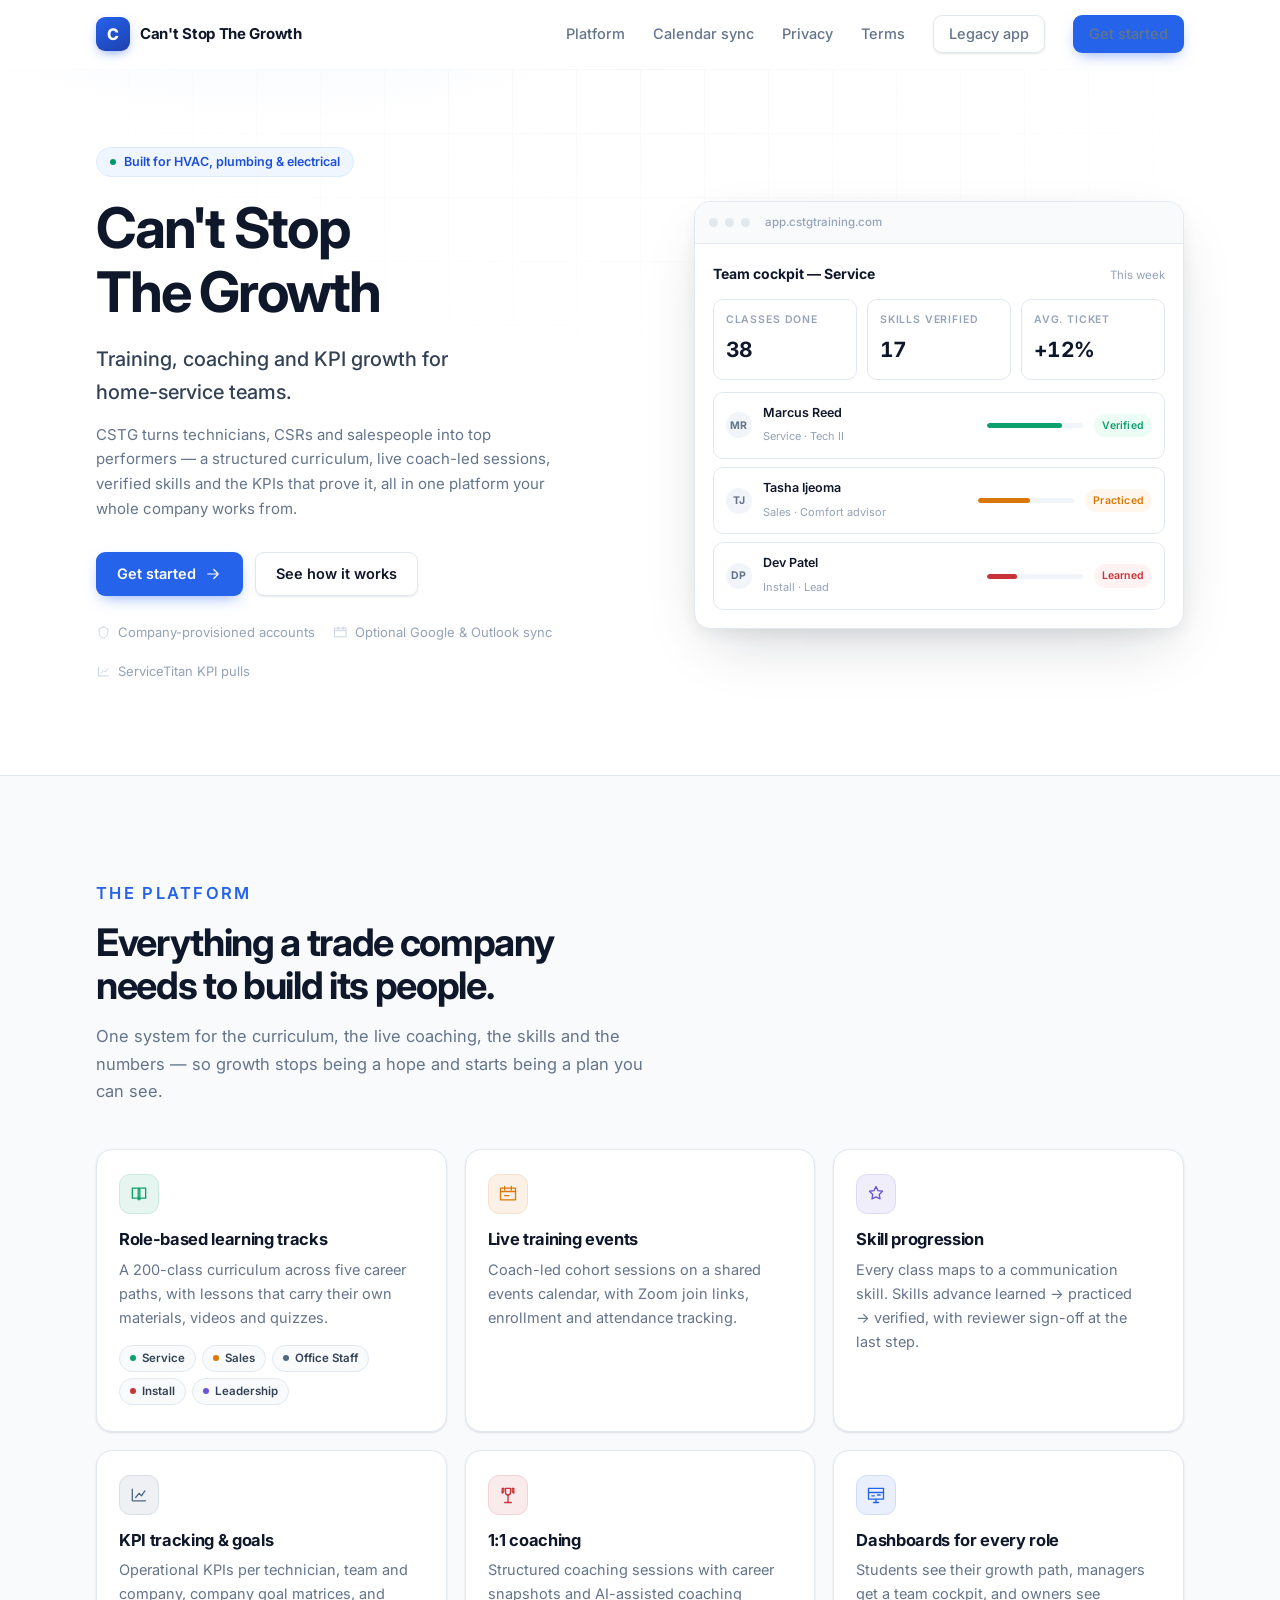
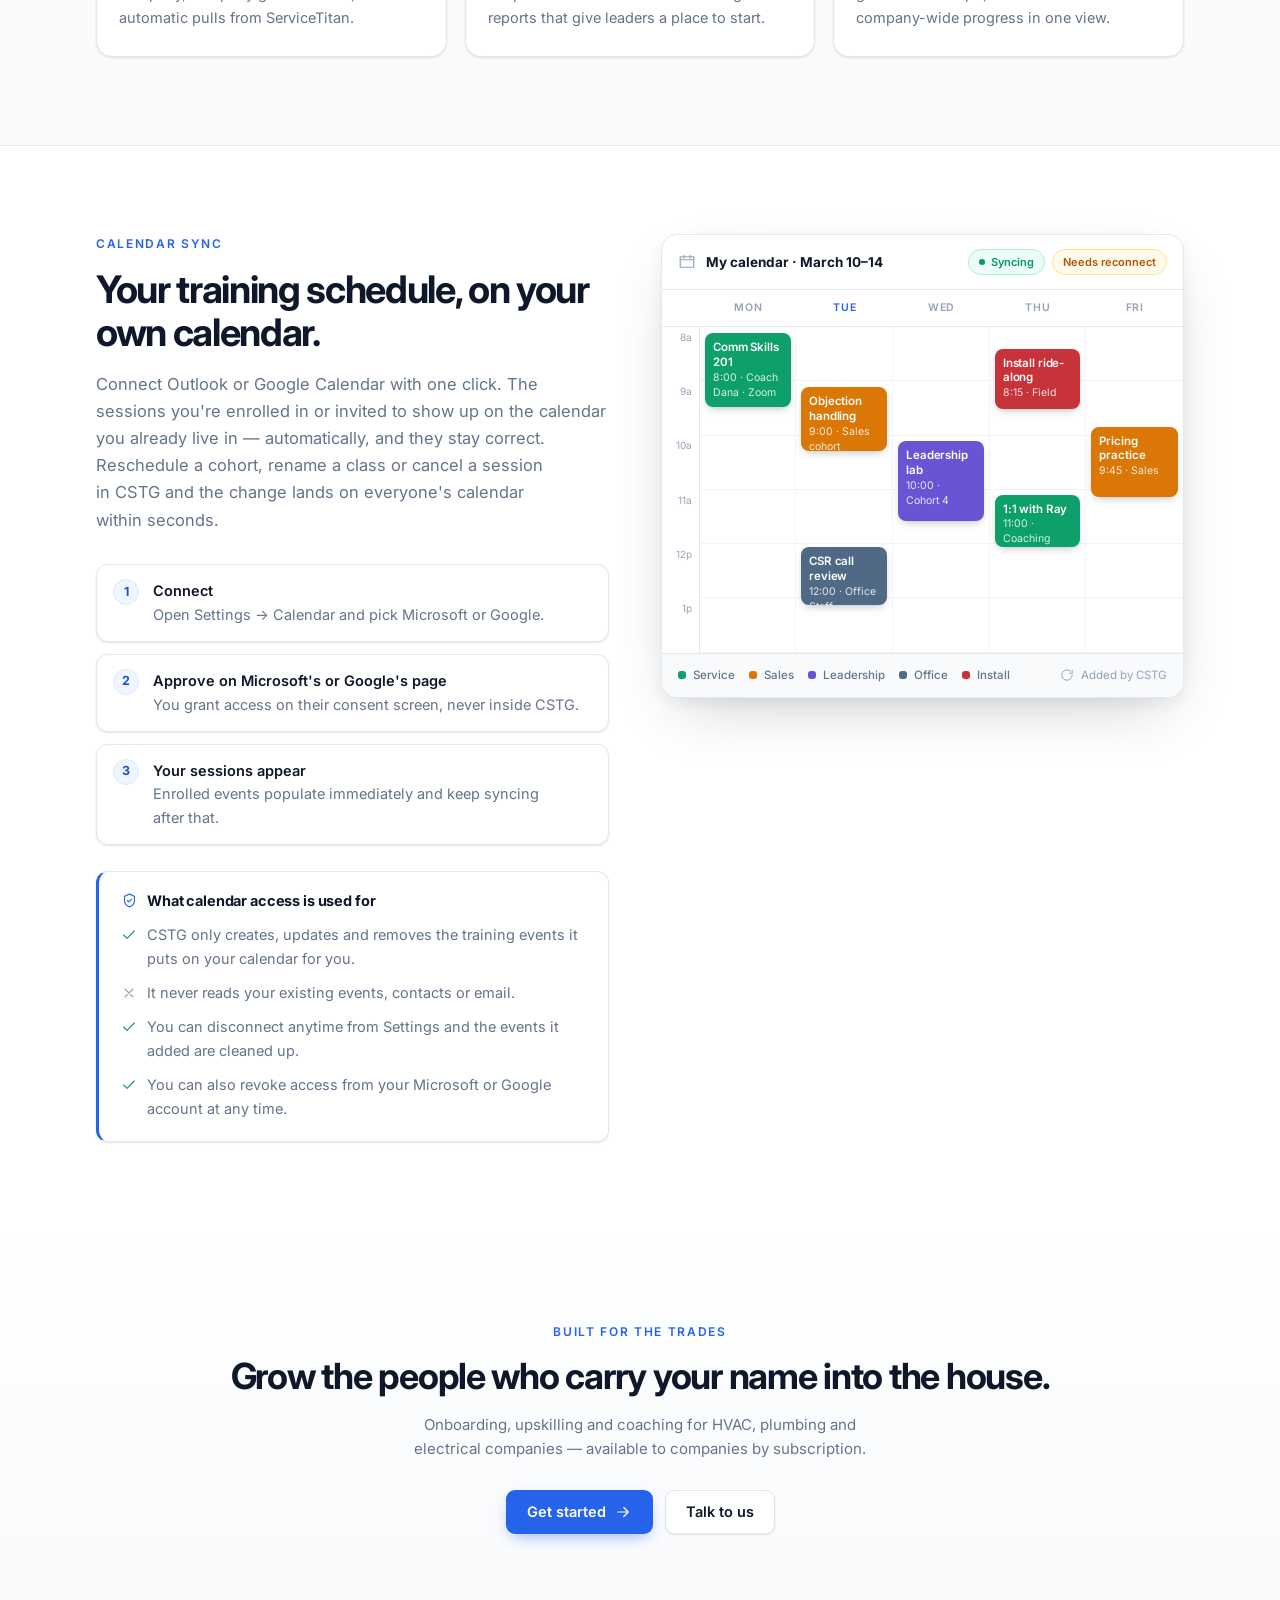
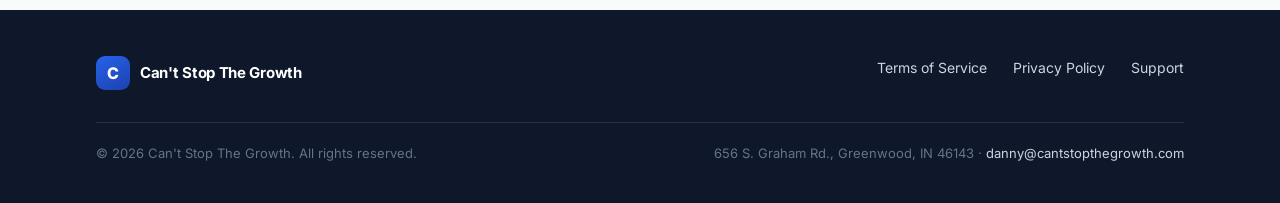
==== commit 831ab7cc: "Landing: temporary 'Legacy app' button next to Get started, pointing at st.cstgtraining.com Users of" ====
--- a/index.html
+++ b/index.html
@@ -20,6 +20,8 @@
 <a href="#calendar">Calendar sync</a>
 <a href="privacy.html">Privacy</a>
 <a href="terms.html">Terms</a>
+<!-- TEMPORARY: users of the previous ST app still land on www.cstgtraining.com; remove once they have moved -->
+<a class="btn btn-ghost btn-sm" href="https://st.cstgtraining.com/" title="Sign in to the previous version of the app">Legacy app</a>
 <a class="btn btn-primary btn-sm" href="https://app.cstgtraining.com/login">Get started</a>
 </nav>
 </div>
@@ -122,7 +124,7 @@
 <h4><svg class="i" viewBox="0 0 24 24"><path d="M12 3l7 3v6c0 4.2-2.9 7.6-7 9-4.1-1.4-7-4.8-7-9V6l7-3z" /><path d="M9 12l2 2 4-4" /></svg> What calendar access is used for</h4>
 <ul class="tlist">
 <li><svg class="i" viewBox="0 0 24 24"><path d="M20 6L9 17l-5-5" /></svg><span>CSTG only creates, updates and removes the training events it puts on your calendar for you.</span></li>
-<li><svg class="i no" viewBox="0 0 24 24"><path d="M18 6L6 18M6 6l12 12" /></svg><span>It does not read your other events, contacts or email.</span></li>
+<li><svg class="i no" viewBox="0 0 24 24"><path d="M18 6L6 18M6 6l12 12" /></svg><span>It never reads your existing events, contacts or email.</span></li>
 <li><svg class="i" viewBox="0 0 24 24"><path d="M20 6L9 17l-5-5" /></svg><span>You can disconnect anytime from Settings and the events it added are cleaned up.</span></li>
 <li><svg class="i" viewBox="0 0 24 24"><path d="M20 6L9 17l-5-5" /></svg><span>You can also revoke access from your Microsoft or Google account at any time.</span></li>
 </ul>
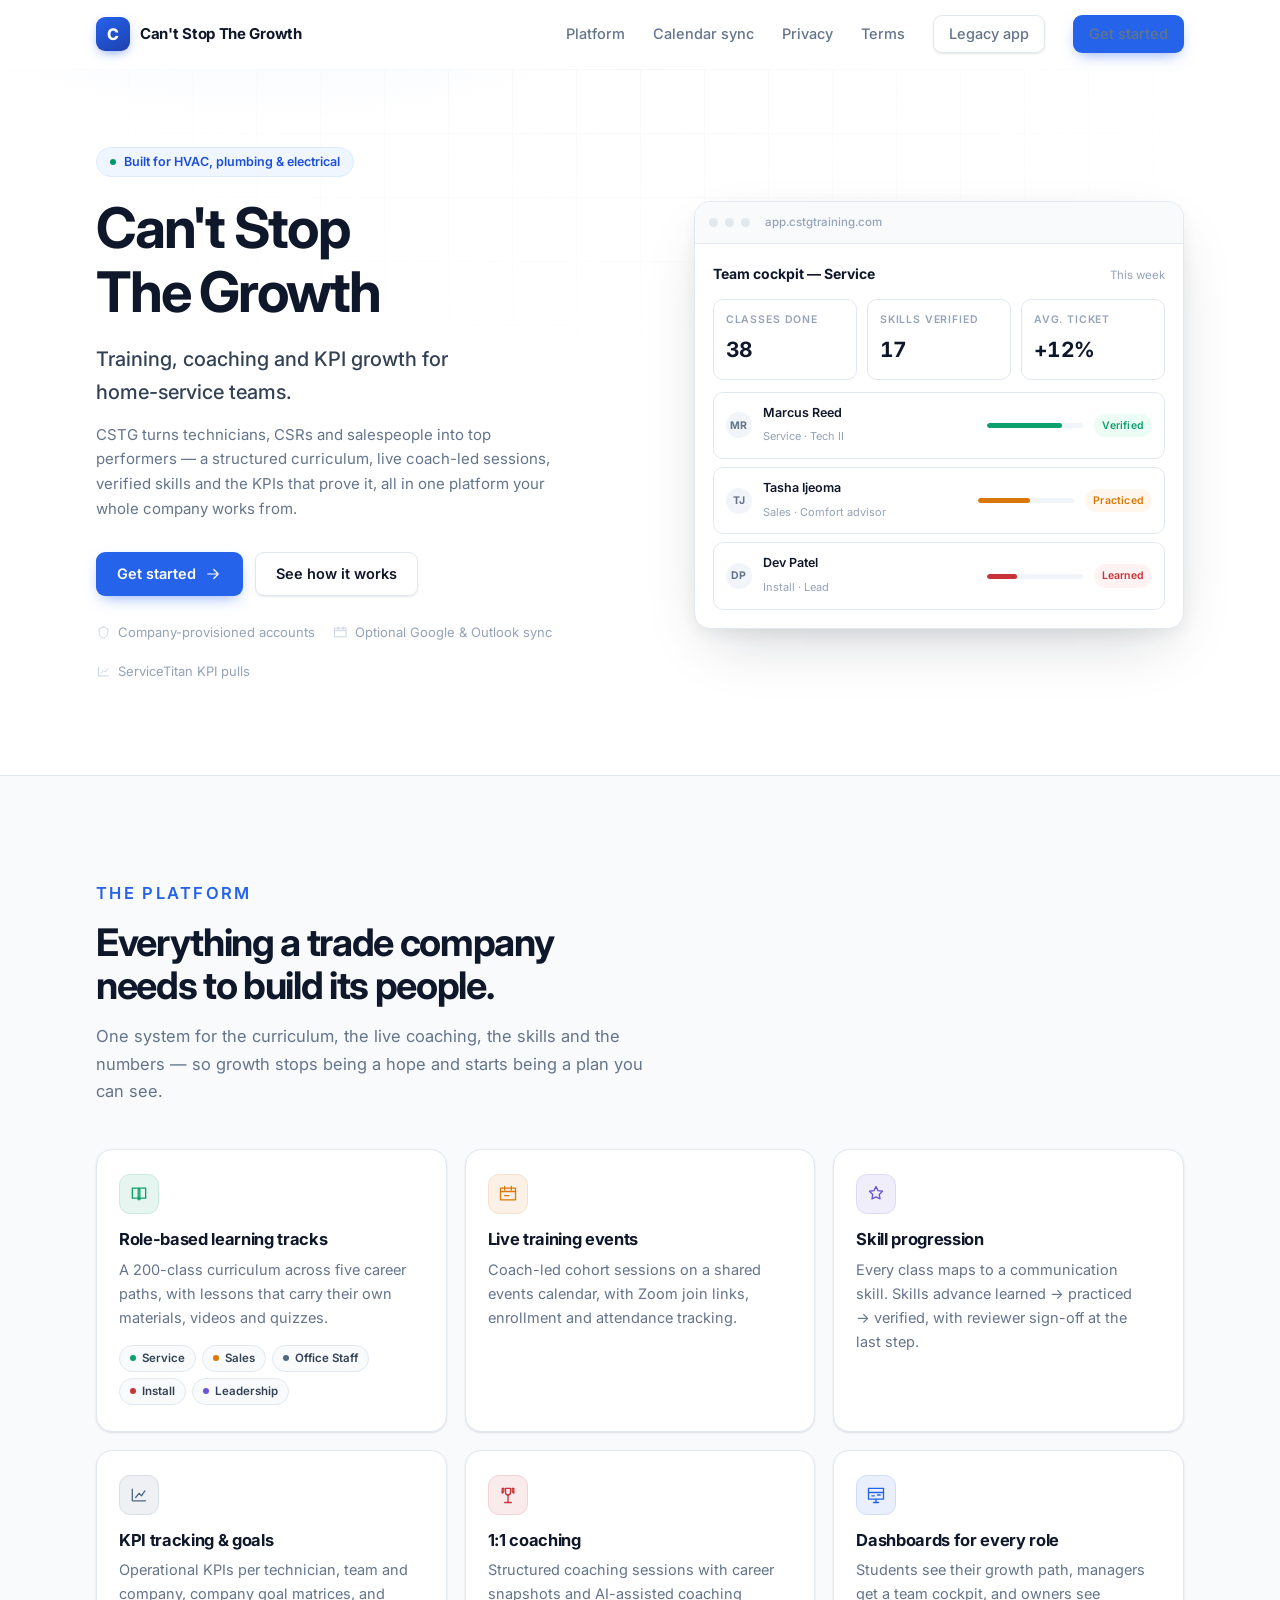
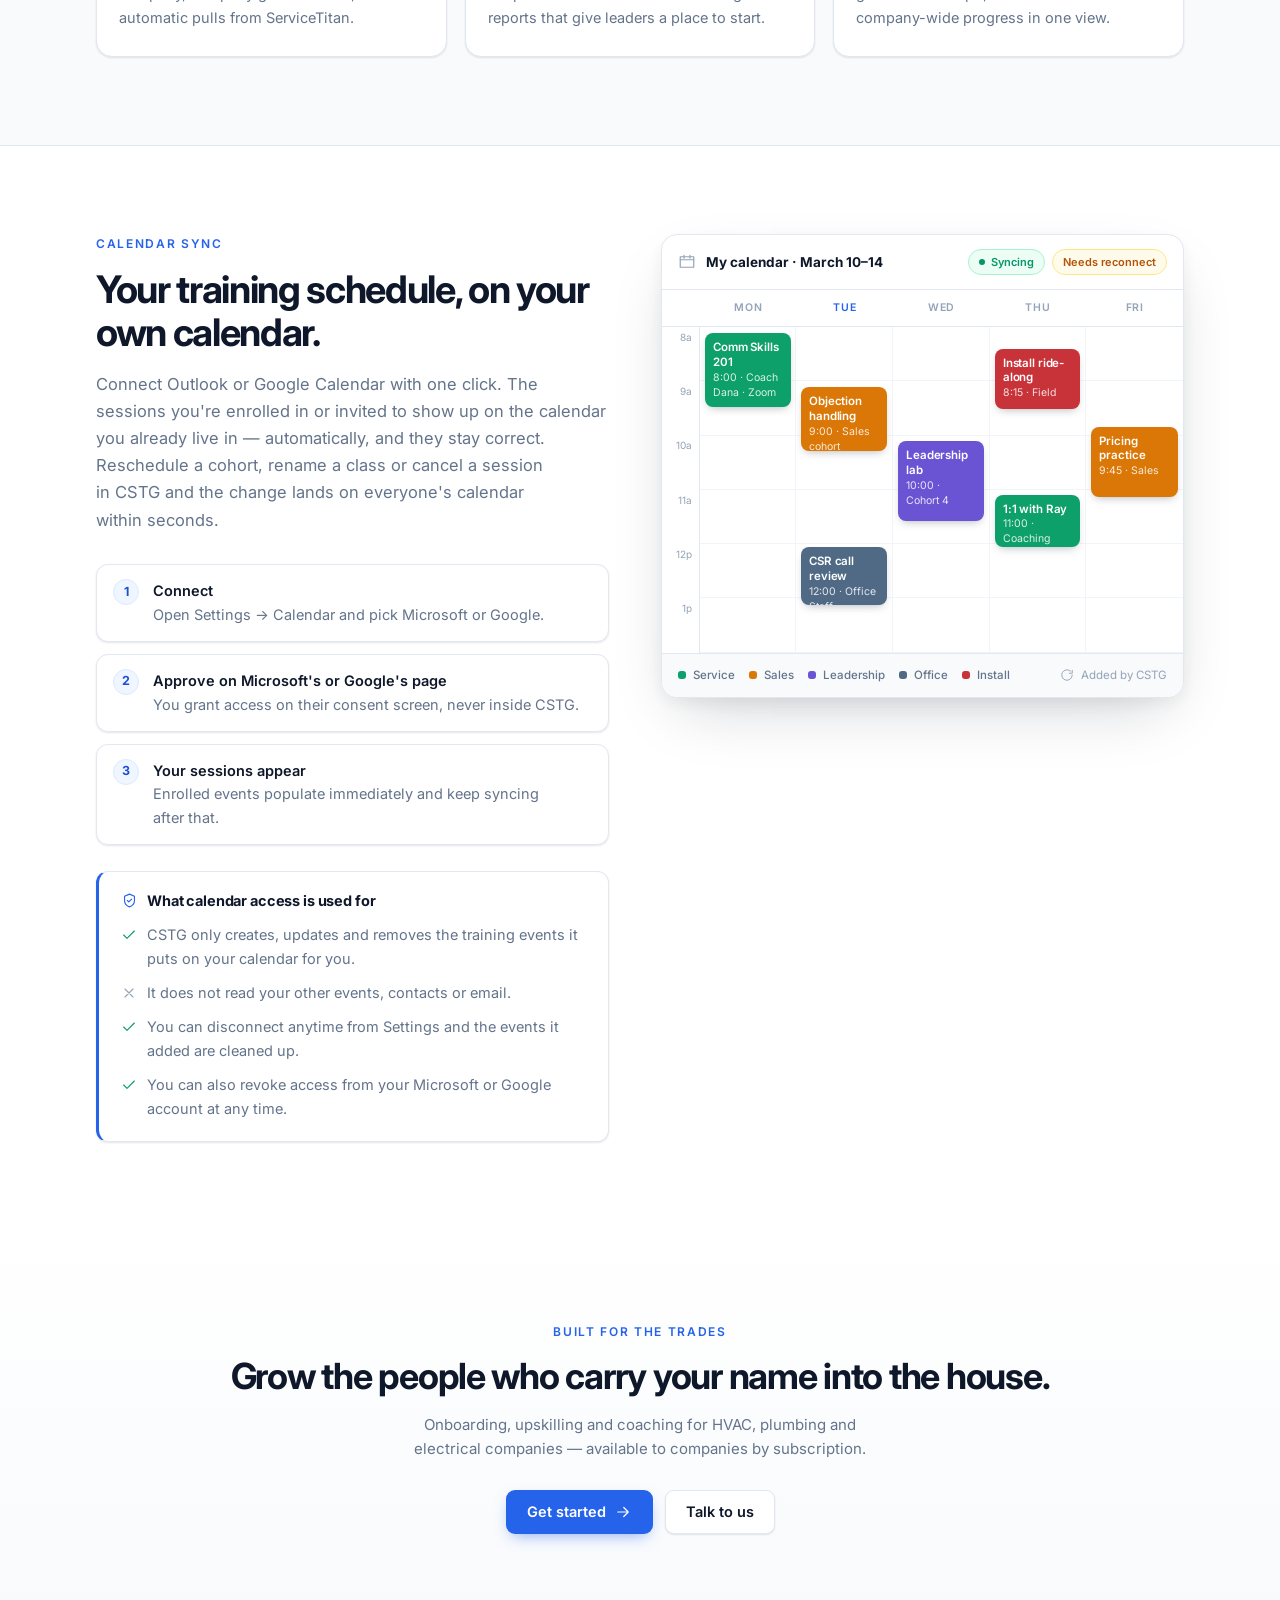
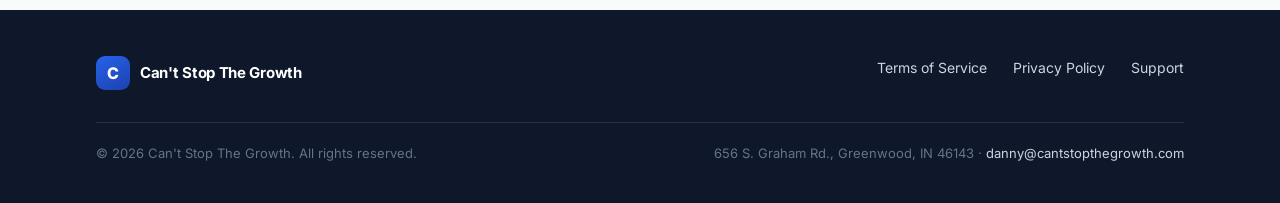
==== commit 52dbe900: "Merge pull request #1 from erospaniagua/legal-pages-verification-fixes Legal pages: resolve placehol" ====
--- a/index.html
+++ b/index.html
@@ -124,7 +124,7 @@
 <h4><svg class="i" viewBox="0 0 24 24"><path d="M12 3l7 3v6c0 4.2-2.9 7.6-7 9-4.1-1.4-7-4.8-7-9V6l7-3z" /><path d="M9 12l2 2 4-4" /></svg> What calendar access is used for</h4>
 <ul class="tlist">
 <li><svg class="i" viewBox="0 0 24 24"><path d="M20 6L9 17l-5-5" /></svg><span>CSTG only creates, updates and removes the training events it puts on your calendar for you.</span></li>
-<li><svg class="i no" viewBox="0 0 24 24"><path d="M18 6L6 18M6 6l12 12" /></svg><span>It never reads your existing events, contacts or email.</span></li>
+<li><svg class="i no" viewBox="0 0 24 24"><path d="M18 6L6 18M6 6l12 12" /></svg><span>It does not read your other events, contacts or email.</span></li>
 <li><svg class="i" viewBox="0 0 24 24"><path d="M20 6L9 17l-5-5" /></svg><span>You can disconnect anytime from Settings and the events it added are cleaned up.</span></li>
 <li><svg class="i" viewBox="0 0 24 24"><path d="M20 6L9 17l-5-5" /></svg><span>You can also revoke access from your Microsoft or Google account at any time.</span></li>
 </ul>
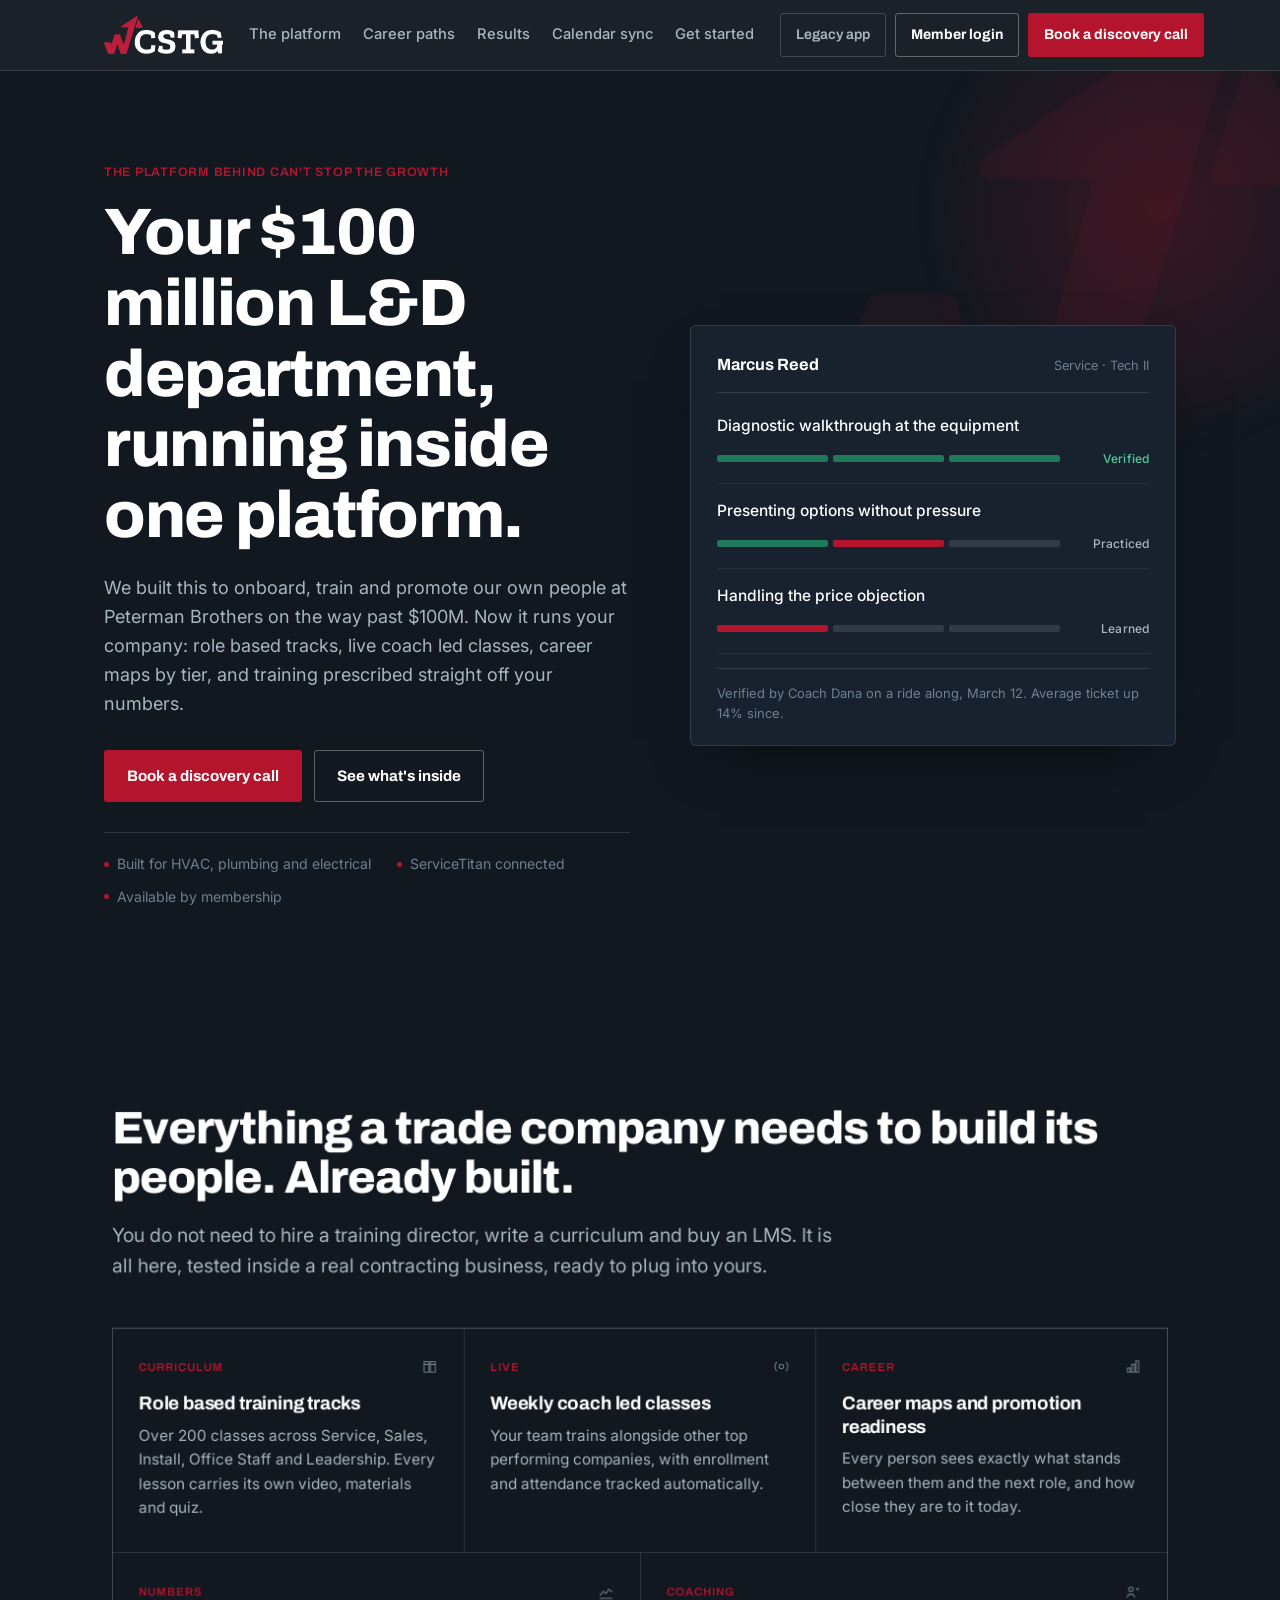
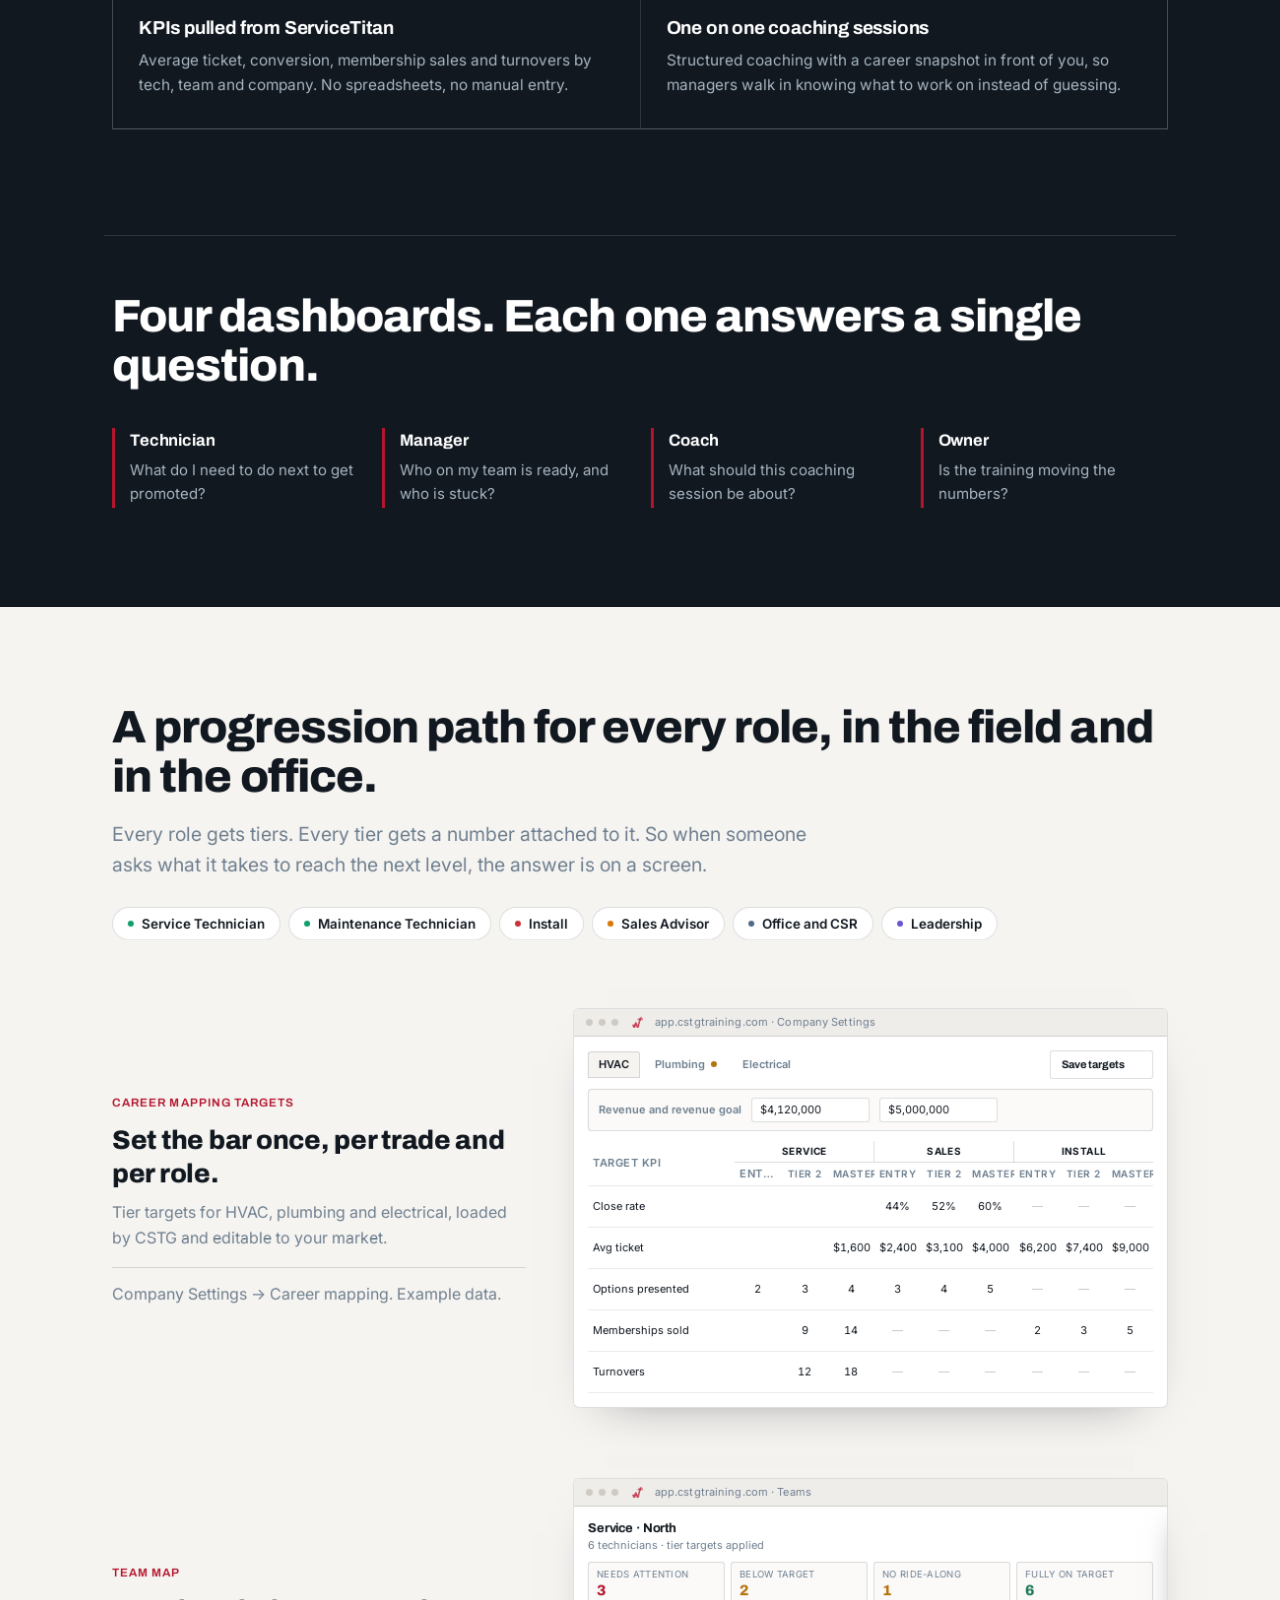
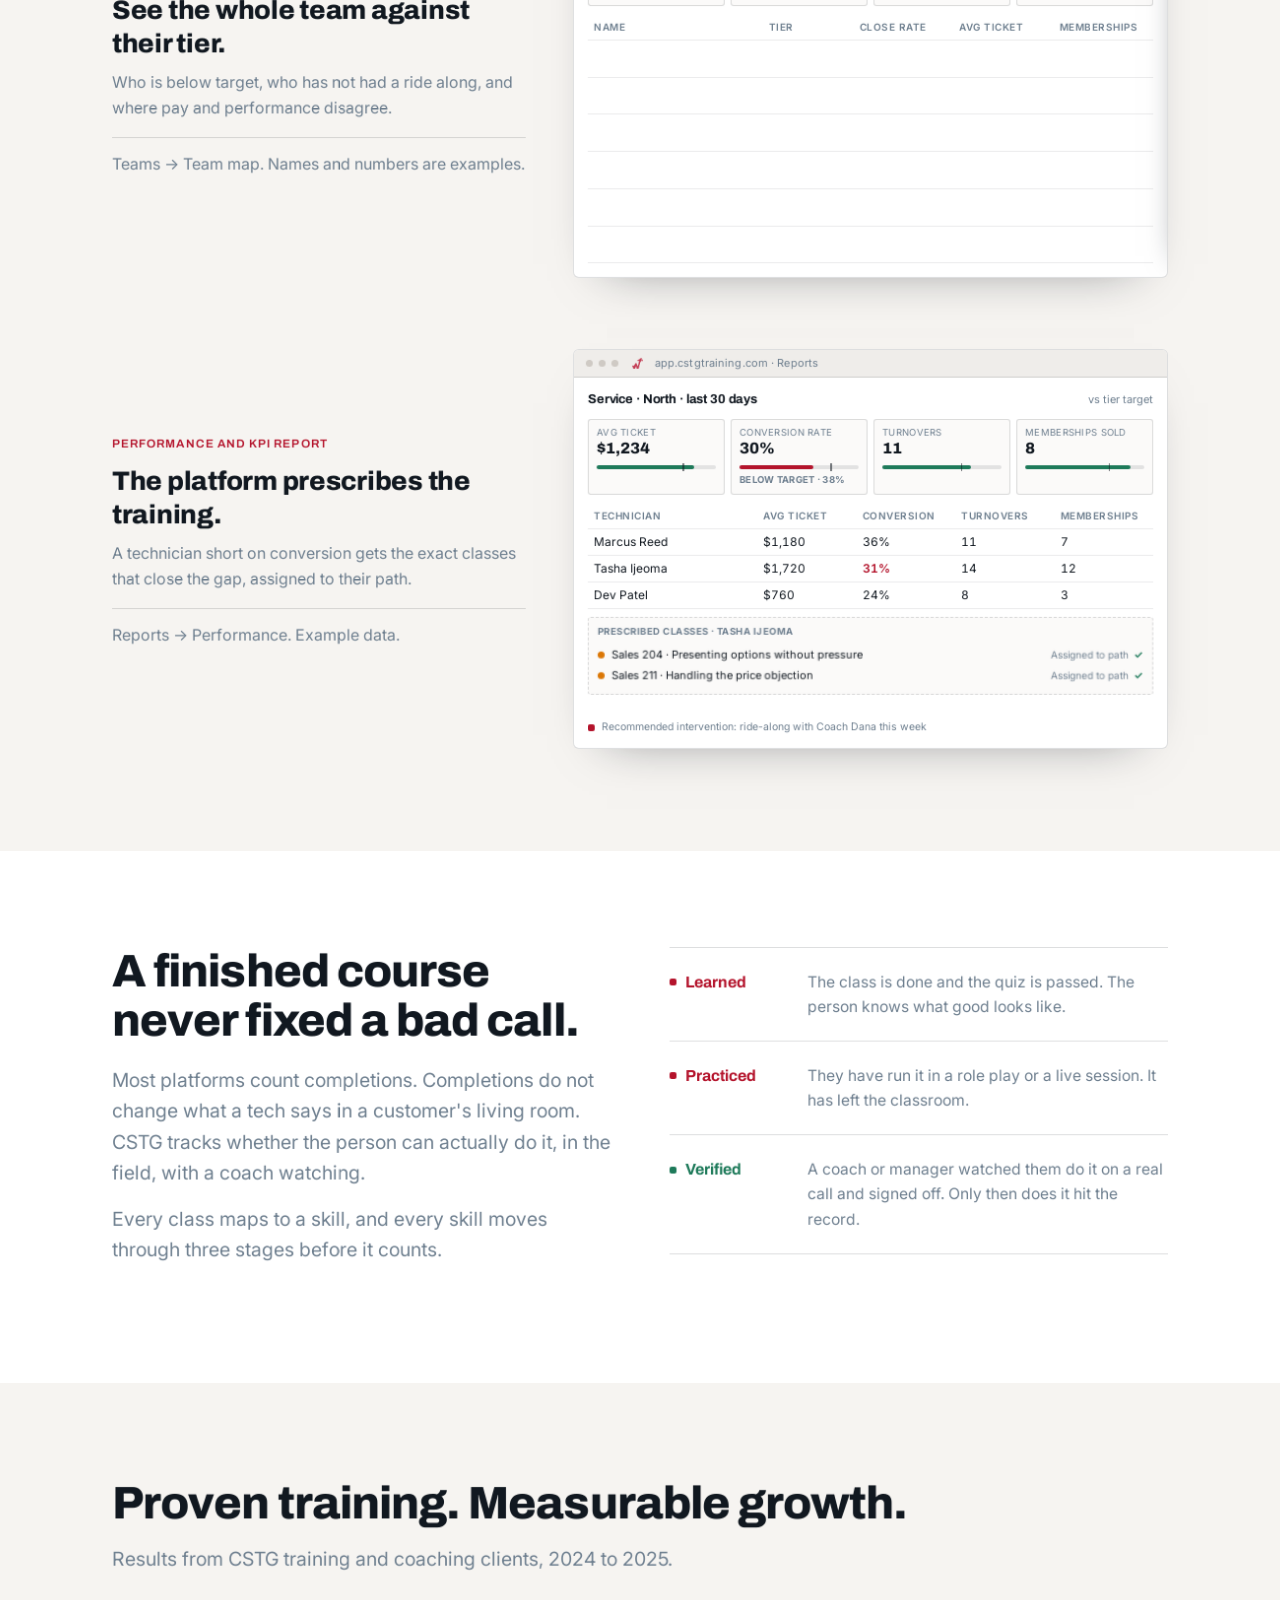
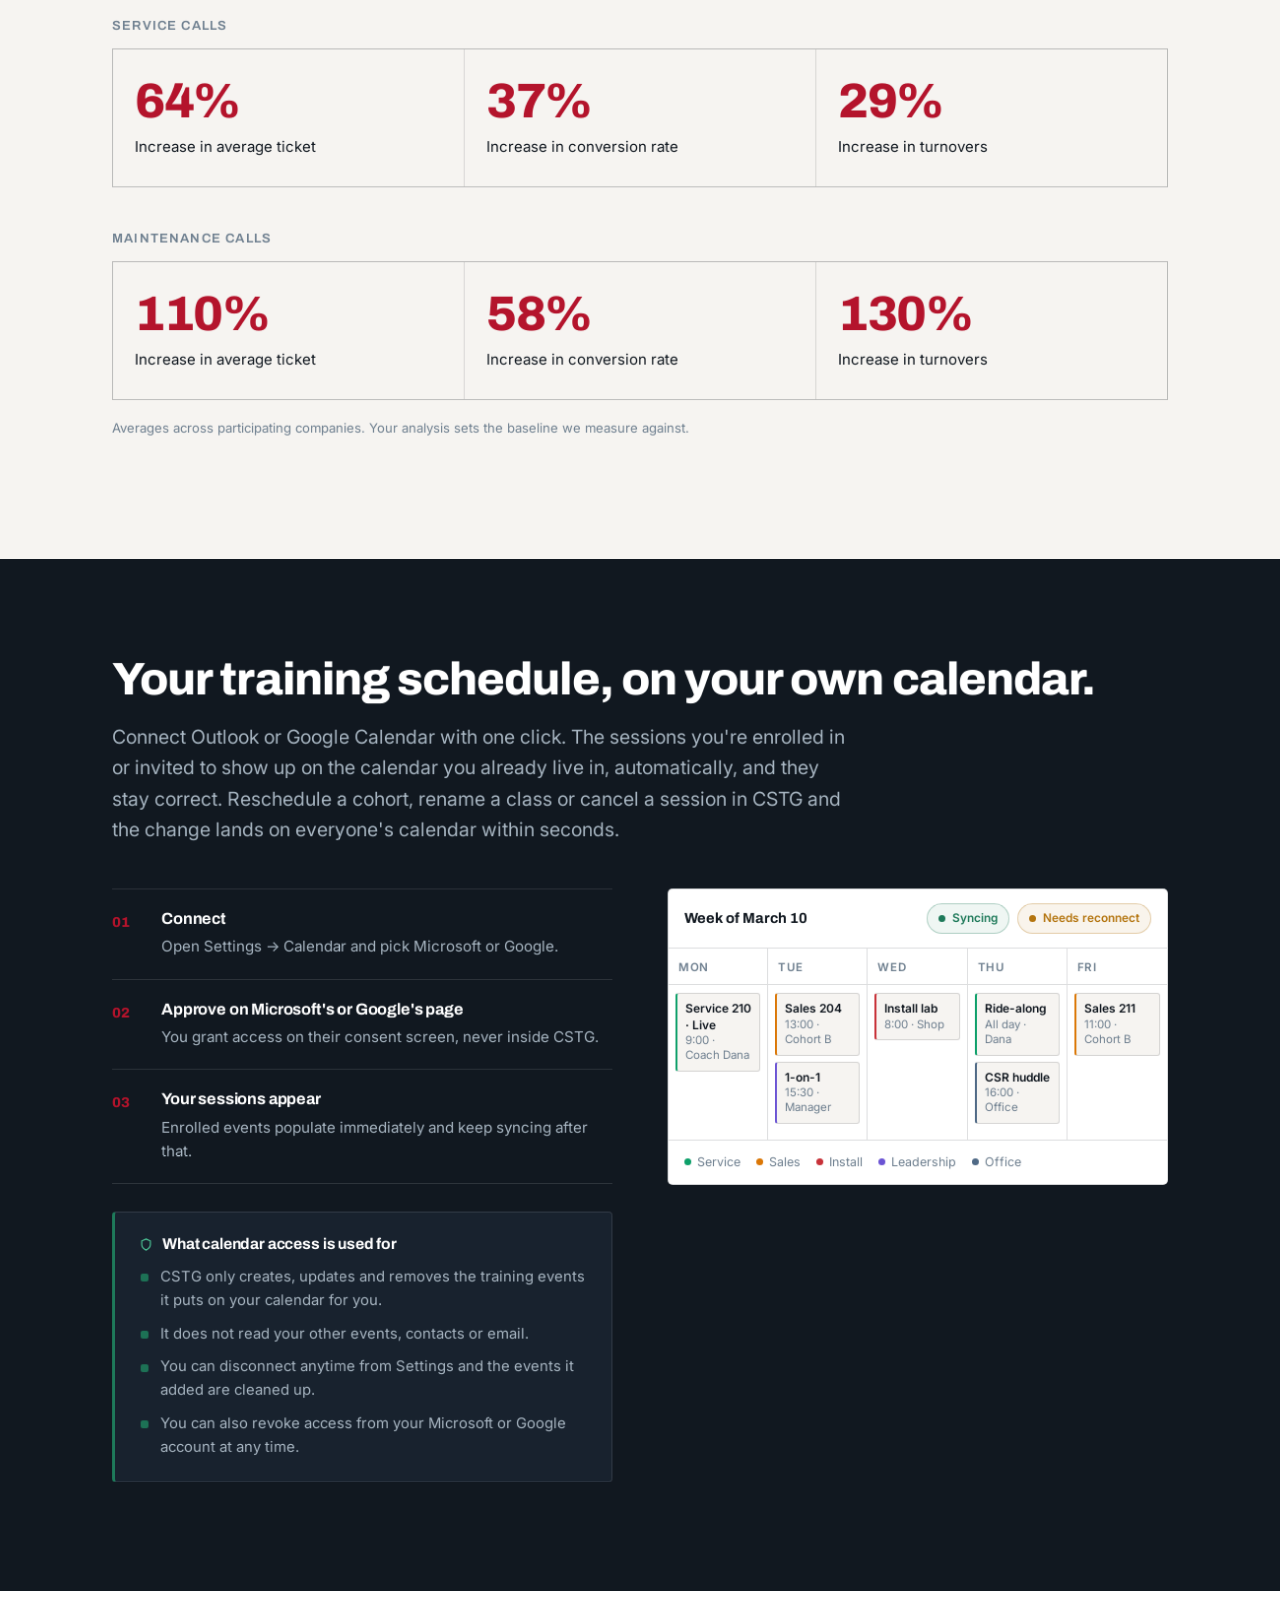
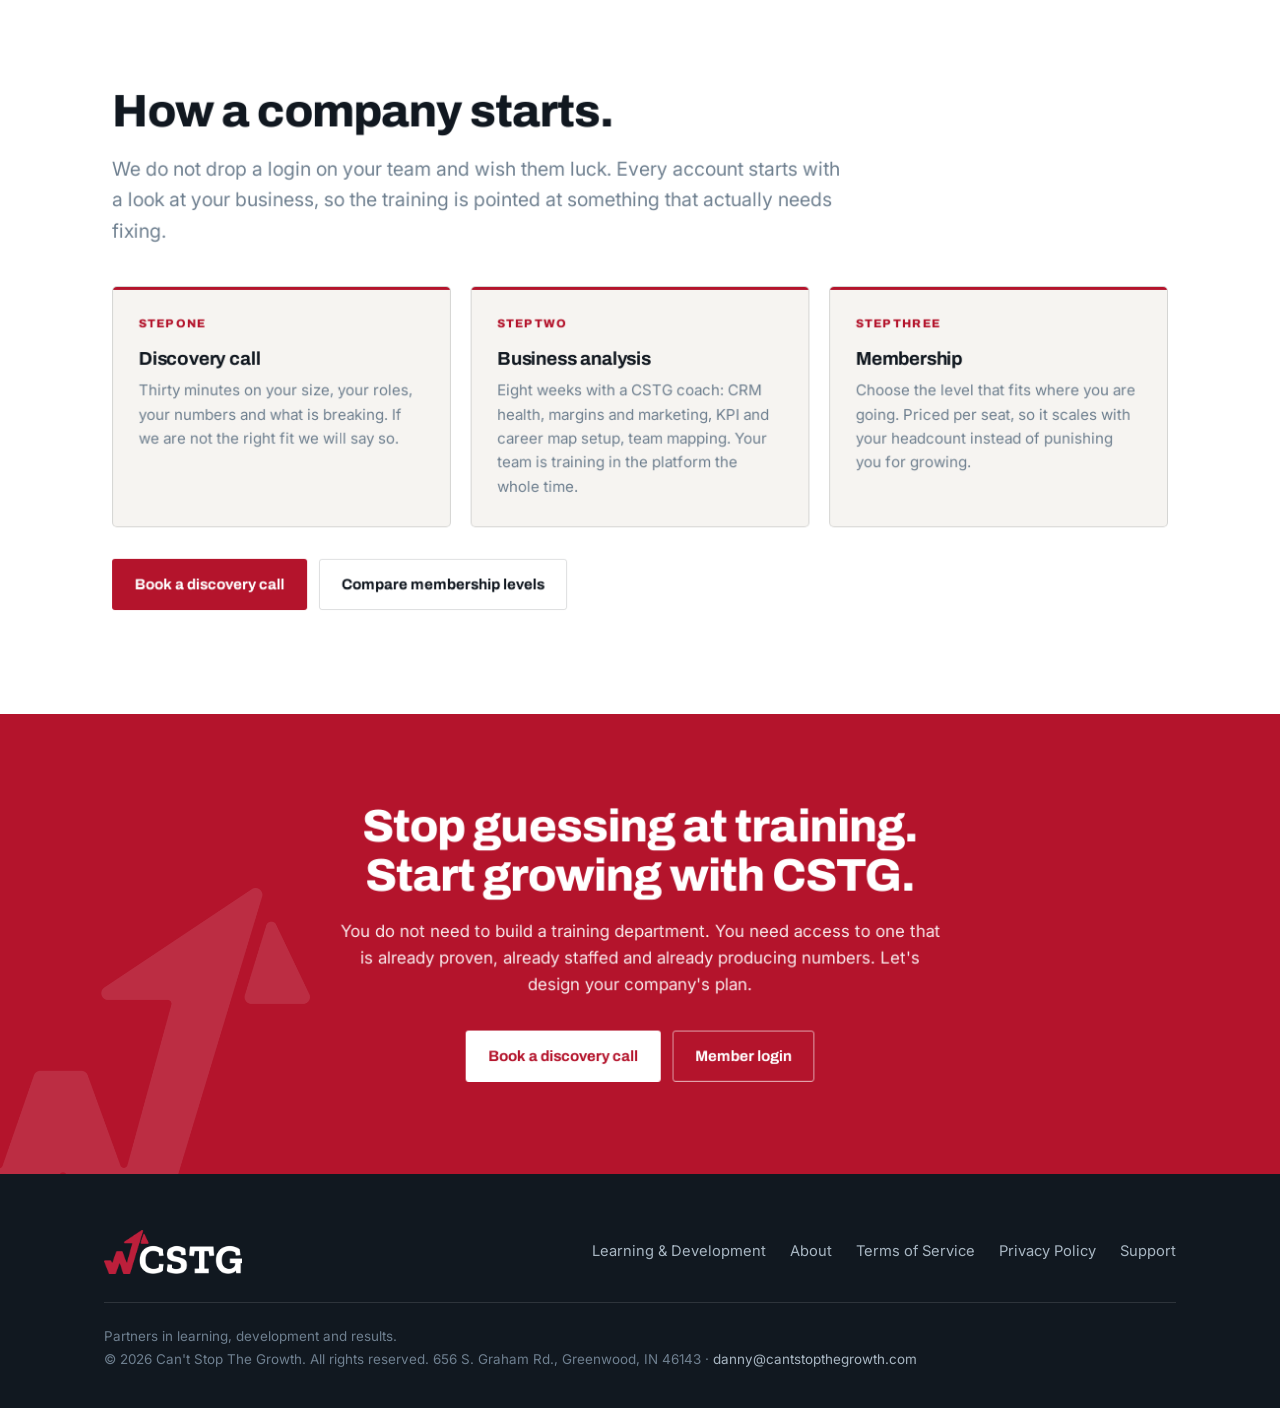
==== commit b841b399: "Landing v2: full redesign on the concept, animated product vignettes, brand assets, legal template R" ====
--- a/index.html
+++ b/index.html
@@ -1,199 +1,500 @@
 <!DOCTYPE html>
 <html lang="en">
 <head>
-<meta charset="utf-8" />
-<meta name="viewport" content="width=device-width, initial-scale=1" />
-<title>Can't Stop The Growth — training, coaching and KPI growth for home-service teams</title>
-<meta name="description" content="Can't Stop The Growth (CSTG) is the training platform for home-service trade companies — HVAC, plumbing and electrical. Role-based learning tracks, live coach-led events, skill progression, KPI tracking and optional Google/Outlook calendar sync." />
-<link rel="preconnect" href="https://fonts.googleapis.com" />
-<link rel="preconnect" href="https://fonts.gstatic.com" crossorigin />
-<link href="https://fonts.googleapis.com/css2?family=Inter:wght@400;500;600;700;800&display=swap" rel="stylesheet" />
-<link rel="stylesheet" href="landing.css" />
+<meta charset="utf-8">
+<meta name="viewport" content="width=device-width, initial-scale=1">
+<title>The CSTG Growth Engine | Training, coaching and career mapping for home service teams</title>
+<meta name="description" content="The CSTG Growth Engine is the platform behind Can't Stop The Growth. Role based training tracks, live coach led classes, career maps by trade and tier, and training prescribed straight from your KPIs. Built for HVAC, plumbing and electrical companies.">
+<link rel="canonical" href="https://www.cstgtraining.com/">
+<meta name="theme-color" content="#111820">
+<link rel="icon" href="assets/favicon.ico" sizes="16x16 32x32 48x48">
+<link rel="apple-touch-icon" href="assets/apple-touch-icon.png">
+<meta property="og:type" content="website">
+<meta property="og:site_name" content="Can't Stop The Growth">
+<meta property="og:title" content="The CSTG Growth Engine | Can't Stop The Growth">
+<meta property="og:description" content="Role based training tracks, live coach led classes, career maps by trade and tier, and training prescribed straight from your KPIs. Built for HVAC, plumbing and electrical companies.">
+<meta property="og:url" content="https://www.cstgtraining.com/">
+<meta property="og:image" content="https://www.cstgtraining.com/assets/og-image.png">
+<meta name="twitter:card" content="summary_large_image">
+<link rel="preconnect" href="https://fonts.googleapis.com">
+<link rel="preconnect" href="https://fonts.gstatic.com" crossorigin>
+<link href="https://fonts.googleapis.com/css2?family=Archivo:wght@500;600;700;800&family=Inter:wght@400;500;600&display=swap" rel="stylesheet">
+<link rel="stylesheet" href="landing.css">
 </head>
 <body>
-<header class="head" id="head">
-<div class="wrap head-in">
-<a class="logo" href="#top"><span class="mark">C</span><b>Can't Stop The Growth</b></a>
-<button class="navtoggle" id="navToggle" aria-expanded="false" aria-controls="nav" aria-label="Menu"><svg class="i" viewBox="0 0 24 24"><path d="M3 6h18M3 12h18M3 18h18" /></svg></button>
-<nav class="nav" id="nav">
-<a href="#platform">Platform</a>
+<a class="skip" href="#top">Skip to content</a>
+
+<header class="site-head">
+<div class="wrap nav">
+<a class="mark" href="#top"><img src="assets/cstg-logo-white.png" alt="Can't Stop The Growth" height="120"></a>
+<nav class="nav-links" aria-label="Sections">
+<a href="#platform">The platform</a>
+<a href="#paths">Career paths</a>
+<a href="#results">Results</a>
 <a href="#calendar">Calendar sync</a>
-<a href="privacy.html">Privacy</a>
-<a href="terms.html">Terms</a>
-<!-- TEMPORARY: users of the previous ST app still land on www.cstgtraining.com; remove once they have moved -->
-<a class="btn btn-ghost btn-sm" href="https://st.cstgtraining.com/" title="Sign in to the previous version of the app">Legacy app</a>
-<a class="btn btn-primary btn-sm" href="https://app.cstgtraining.com/login">Get started</a>
+<a href="#start">Get started</a>
 </nav>
+<div class="nav-cta">
+<!-- TEMPORARY: legacy app link for members still on the previous app. Remove this anchor (and its counterpart in #mobileMenu) when st.cstgtraining.com is retired. -->
+<a class="btn btn-ghost btn-sm btn-legacy" href="https://st.cstgtraining.com/">Legacy app</a>
+<a class="btn btn-ghost btn-sm" href="https://app.cstgtraining.com/login">Member login</a>
+<a class="btn btn-primary btn-sm" href="https://calendar.google.com/calendar/u/0/appointments/schedules/AcZssZ3KIBhja7t2q7o0VAFUAdRraAuTdai4gCNXGuXQUDwFY0c7RBIhTDw6lv-2hqluCo27wOx4wcfD">Book a discovery call</a>
+</div>
+<button class="navtoggle" id="navToggle" aria-expanded="false" aria-controls="mobileMenu" aria-label="Menu"><span></span></button>
+<div class="mobile-menu" id="mobileMenu">
+<nav aria-label="Sections">
+<a href="#platform">The platform</a>
+<a href="#paths">Career paths</a>
+<a href="#results">Results</a>
+<a href="#calendar">Calendar sync</a>
+<a href="#start">Get started</a>
+</nav>
+<div class="mm-btns">
+<a class="btn btn-primary" href="https://calendar.google.com/calendar/u/0/appointments/schedules/AcZssZ3KIBhja7t2q7o0VAFUAdRraAuTdai4gCNXGuXQUDwFY0c7RBIhTDw6lv-2hqluCo27wOx4wcfD">Book a discovery call</a>
+<a class="btn btn-ghost" href="https://app.cstgtraining.com/login">Member login</a>
+<!-- TEMPORARY -->
+<a class="btn btn-ghost btn-legacy" href="https://st.cstgtraining.com/">Legacy app</a>
+</div>
+</div>
 </div>
 </header>
 
-<main id="top">
-<section class="hero">
-<div class="wrap hero-in">
-<div class="reveal">
-<span class="pill"><span class="dot"></span> Built for HVAC, plumbing &amp; electrical</span>
-<h1>Can't Stop The Growth</h1>
-<p class="one">Training, coaching and KPI growth for home-service teams.</p>
-<p class="sub">CSTG turns technicians, CSRs and salespeople into top performers — a structured curriculum, live coach-led sessions, verified skills and the KPIs that prove it, all in one platform your whole company works from.</p>
-<div class="actions">
-<a class="btn btn-primary" href="https://app.cstgtraining.com/login">Get started<svg class="i" viewBox="0 0 24 24"><path d="M5 12h14M13 6l6 6-6 6" /></svg></a>
-<a class="btn btn-ghost" href="#calendar">See how it works</a>
-</div>
-<div class="trust">
-<span><svg class="i" viewBox="0 0 24 24"><path d="M12 3l7 3v6c0 4.2-2.9 7.6-7 9-4.1-1.4-7-4.8-7-9V6l7-3z" /></svg> Company-provisioned accounts</span>
-<span><svg class="i" viewBox="0 0 24 24"><path d="M3 5h18v14H3z" /><path d="M3 9h18M8 3v4M16 3v4" /></svg> Optional Google &amp; Outlook sync</span>
-<span><svg class="i" viewBox="0 0 24 24"><path d="M4 19V5m0 14h16" /><path d="M8 15l4-5 3 3 4-6" /></svg> ServiceTitan KPI pulls</span>
-</div>
-</div>
-<div class="reveal" style="--rd:.12s">
-<div class="mock">
-<div class="mock-bar"><i></i><i></i><i></i><em>app.cstgtraining.com</em></div>
-<div class="mock-body">
-<div class="mock-h"><b>Team cockpit — Service</b><span>This week</span></div>
-<div class="stats">
-<div class="stat"><u>Classes done</u><b>38</b></div>
-<div class="stat"><u>Skills verified</u><b>17</b></div>
-<div class="stat"><u>Avg. ticket</u><b>+12%</b></div>
-</div>
-<div class="rows">
-<div class="row"><span class="av">MR</span><span class="who"><b>Marcus Reed</b><span>Service · Tech II</span></span><span class="bar"><i style="--w:78%;background:var(--service)"></i></span><span class="tag" style="background:#ecfdf5;color:var(--service)">Verified</span></div>
-<div class="row"><span class="av">TJ</span><span class="who"><b>Tasha Ijeoma</b><span>Sales · Comfort advisor</span></span><span class="bar"><i style="--w:54%;background:var(--sales)"></i></span><span class="tag" style="background:#fff7ed;color:var(--sales)">Practiced</span></div>
-<div class="row"><span class="av">DP</span><span class="who"><b>Dev Patel</b><span>Install · Lead</span></span><span class="bar"><i style="--w:32%;background:var(--install)"></i></span><span class="tag" style="background:#fef2f2;color:var(--install)">Learned</span></div>
-</div>
-</div>
-</div>
-</div>
-</div>
-</section>
-
-<section class="band alt" id="platform">
+<main>
+
+<!-- ============ HERO ============ -->
+<section class="hero" id="top">
+<img class="hero-mark" src="assets/cstg-arrow.png" alt="" aria-hidden="true" width="900" height="885">
+<div class="wrap hero-grid" data-motion data-stagger="110">
+<div>
+<p class="eyebrow">The platform behind Can't Stop The Growth</p>
+<h1>Your $100 million L&amp;D department, running inside one platform.</h1>
+<p class="lede">We built this to onboard, train and promote our own people at Peterman Brothers on the way past $100M. Now it runs your company: role based tracks, live coach led classes, career maps by tier, and training prescribed straight off your numbers.</p>
+<div class="btn-row">
+<a class="btn btn-primary" href="https://calendar.google.com/calendar/u/0/appointments/schedules/AcZssZ3KIBhja7t2q7o0VAFUAdRraAuTdai4gCNXGuXQUDwFY0c7RBIhTDw6lv-2hqluCo27wOx4wcfD">Book a discovery call</a>
+<a class="btn btn-ghost" href="#platform">See what's inside</a>
+</div>
+<div class="hero-note">
+<span>Built for HVAC, plumbing and electrical</span>
+<span>ServiceTitan connected</span>
+<span>Available by membership</span>
+</div>
+</div>
+
+<div class="ledger" data-seq aria-label="Example skill record for a service technician: three skills at Verified, Practiced and Learned.">
+<div class="ledger-top">
+<strong>Marcus Reed</strong>
+<span>Service · Tech II</span>
+</div>
+<div class="skill">
+<div class="skill-name">Diagnostic walkthrough at the equipment</div>
+<div class="rail">
+<i class="step done"></i><i class="step done"></i><i class="step done"></i>
+<span class="stage v">Verified</span>
+</div>
+</div>
+<div class="skill">
+<div class="skill-name">Presenting options without pressure</div>
+<div class="rail">
+<i class="step done"></i><i class="step on"></i><i class="step"></i>
+<span class="stage">Practiced</span>
+</div>
+</div>
+<div class="skill">
+<div class="skill-name">Handling the price objection</div>
+<div class="rail">
+<i class="step on"></i><i class="step"></i><i class="step"></i>
+<span class="stage">Learned</span>
+</div>
+</div>
+<div class="ledger-foot">Verified by Coach Dana on a ride along, March 12. Average ticket up 14% since.</div>
+</div>
+</div>
+</section>
+
+<!-- ============ PLATFORM ============ -->
+<section class="section dark" id="platform">
+<div class="wrap" data-motion>
+<h2>Everything a trade company needs to build its people. Already built.</h2>
+<p class="lede" style="margin-top:18px">You do not need to hire a training director, write a curriculum and buy an LMS. It is all here, tested inside a real contracting business, ready to plug into yours.</p>
+<div class="tiles">
+<div class="tile">
+<div class="tile-head"><div class="tile-tag">Curriculum</div><svg width="17" height="17" viewBox="0 0 24 24" fill="none" stroke="currentColor" stroke-width="1.5" aria-hidden="true"><path d="M4 5h7v15H4zM13 5h7v15h-7z"></path><path d="M4 9h7M13 9h7"></path></svg></div>
+<h3>Role based training tracks</h3>
+<p>Over 200 classes across Service, Sales, Install, Office Staff and Leadership. Every lesson carries its own video, materials and quiz.</p>
+</div>
+<div class="tile">
+<div class="tile-head"><div class="tile-tag">Live</div><svg width="17" height="17" viewBox="0 0 24 24" fill="none" stroke="currentColor" stroke-width="1.5" aria-hidden="true"><circle cx="12" cy="12" r="3.2"></circle><path d="M5.5 5.5a9 9 0 0 0 0 13M18.5 5.5a9 9 0 0 1 0 13"></path></svg></div>
+<h3>Weekly coach led classes</h3>
+<p>Your team trains alongside other top performing companies, with enrollment and attendance tracked automatically.</p>
+</div>
+<div class="tile">
+<div class="tile-head"><div class="tile-tag">Career</div><svg width="17" height="17" viewBox="0 0 24 24" fill="none" stroke="currentColor" stroke-width="1.5" aria-hidden="true"><path d="M4 20h4v-6H4zM10 20h4V9h-4zM16 20h4V4h-4z"></path></svg></div>
+<h3>Career maps and promotion readiness</h3>
+<p>Every person sees exactly what stands between them and the next role, and how close they are to it today.</p>
+</div>
+<div class="tile">
+<div class="tile-head"><div class="tile-tag">Numbers</div><svg width="17" height="17" viewBox="0 0 24 24" fill="none" stroke="currentColor" stroke-width="1.5" aria-hidden="true"><path d="M3 17l5-6 4 3 4-6 5 4"></path><path d="M3 21h18"></path></svg></div>
+<h3>KPIs pulled from ServiceTitan</h3>
+<p>Average ticket, conversion, membership sales and turnovers by tech, team and company. No spreadsheets, no manual entry.</p>
+</div>
+<div class="tile">
+<div class="tile-head"><div class="tile-tag">Coaching</div><svg width="17" height="17" viewBox="0 0 24 24" fill="none" stroke="currentColor" stroke-width="1.5" aria-hidden="true"><circle cx="9" cy="8" r="3"></circle><path d="M3.5 20c.6-3.4 2.8-5 5.5-5s4.9 1.6 5.5 5"></path><path d="M16.5 7.5h4M18.5 5.5v4"></path></svg></div>
+<h3>One on one coaching sessions</h3>
+<p>Structured coaching with a career snapshot in front of you, so managers walk in knowing what to work on instead of guessing.</p>
+</div>
+</div>
+</div>
+</section>
+
+<!-- ============ ROLE DASHBOARDS ============ -->
+<section class="section section-tight dark">
+<div class="wrap"><hr class="rule" style="background:rgba(255,255,255,.12);margin-bottom:56px"></div>
+<div class="wrap" data-motion data-stagger="80">
+<h2>Four dashboards. Each one answers a single question.</h2>
+<div class="roles">
+<div class="role"><h3>Technician</h3><p>What do I need to do next to get promoted?</p></div>
+<div class="role"><h3>Manager</h3><p>Who on my team is ready, and who is stuck?</p></div>
+<div class="role"><h3>Coach</h3><p>What should this coaching session be about?</p></div>
+<div class="role"><h3>Owner</h3><p>Is the training moving the numbers?</p></div>
+</div>
+</div>
+</section>
+
+<!-- ============ CAREER PATHS ============ -->
+<section class="section" id="paths">
+<div class="wrap" data-motion>
+<h2>A progression path for every role, in the field and in the office.</h2>
+<p class="lede" style="margin-top:18px">Every role gets tiers. Every tier gets a number attached to it. So when someone asks what it takes to reach the next level, the answer is on a screen.</p>
+<div class="chips">
+<span class="chip"><i style="background:var(--cat-service)"></i>Service Technician</span>
+<span class="chip"><i style="background:var(--cat-service)"></i>Maintenance Technician</span>
+<span class="chip"><i style="background:var(--cat-install)"></i>Install</span>
+<span class="chip"><i style="background:var(--cat-sales)"></i>Sales Advisor</span>
+<span class="chip"><i style="background:var(--cat-office)"></i>Office and CSR</span>
+<span class="chip"><i style="background:var(--cat-lead)"></i>Leadership</span>
+</div>
+</div>
+
+<!-- V1 -->
+<div class="wrap vrow" data-motion data-stagger="90">
+<div class="vrow-head">
+<span class="vrow-tag">Career mapping targets</span>
+<h3>Set the bar once, per trade and per role.</h3>
+<p>Tier targets for HVAC, plumbing and electrical, loaded by CSTG and editable to your market.</p>
+<p class="vrow-meta">Company Settings → Career mapping. Example data.</p>
+</div>
+<div class="vig v1" data-seq role="img" aria-label="Company Settings screen: tier targets for each KPI are typed into the HVAC and plumbing matrices, then saved.">
+<div class="vig-bar"><i></i><i></i><i></i><img src="assets/cstg-arrow.png" alt="" width="11" height="11"><span>app.cstgtraining.com · Company Settings</span></div>
+<div class="vig-screen">
+<div class="vs-h">
+<div class="v1-tabs">
+<b class="on hv">HVAC</b>
+<b class="pl">Plumbing<i class="wdot"></i></b>
+<b>Electrical</b>
+</div>
+<span class="tinybtn">Save targets<svg width="11" height="11" viewBox="0 0 24 24" fill="none" stroke="currentColor" stroke-width="3" aria-hidden="true"><path d="M4 12.5l5.5 5.5L20 7"></path></svg></span>
+</div>
+<div class="v1-rev hide-s">
+<span>Revenue and revenue goal</span>
+<div class="v1-in">$4,120,000</div>
+<div class="v1-in">$5,000,000</div>
+</div>
+<table>
+<thead>
+<tr><th rowspan="2" style="width:26%">Target KPI</th><th class="grp" colspan="3">Service</th><th class="grp g2 hide-s" colspan="3">Sales</th><th class="grp hide-s" colspan="3">Install</th></tr>
+<tr><th class="tc">Entry</th><th class="tc">Tier 2</th><th class="tc">Master</th><th class="tc hide-s">Entry</th><th class="tc hide-s">Tier 2</th><th class="tc hide-s">Master</th><th class="tc hide-s">Entry</th><th class="tc hide-s">Tier 2</th><th class="tc hide-s">Master</th></tr>
+</thead>
+<tbody>
+<tr><td>Close rate</td>
+<td class="c f" style="--d:.25s"><span class="cv">32%</span><i class="cr"></i></td>
+<td class="c f" style="--d:.7s"><span class="cv">38%</span><i class="cr"></i></td>
+<td class="c f" style="--d:1.15s"><span class="cv">45%</span><i class="cr"></i></td>
+<td class="c hide-s">44%</td><td class="c hide-s">52%</td><td class="c hide-s">60%</td>
+<td class="c dash hide-s">—</td><td class="c dash hide-s">—</td><td class="c dash hide-s">—</td></tr>
+<tr><td>Avg ticket</td>
+<td class="c f" style="--d:1.7s"><span class="cv">$980</span><i class="cr"></i></td>
+<td class="c f" style="--d:2.15s"><span class="cv">$1,240</span><i class="cr"></i></td>
+<td class="c">$1,600</td>
+<td class="c hide-s">$2,400</td><td class="c hide-s">$3,100</td><td class="c hide-s">$4,000</td>
+<td class="c hide-s">$6,200</td><td class="c hide-s">$7,400</td><td class="c hide-s">$9,000</td></tr>
+<tr class="hide-s"><td>Options presented</td>
+<td class="c">2</td><td class="c">3</td><td class="c">4</td>
+<td class="c hide-s">3</td><td class="c hide-s">4</td><td class="c hide-s">5</td>
+<td class="c dash hide-s">—</td><td class="c dash hide-s">—</td><td class="c dash hide-s">—</td></tr>
+<tr><td>Memberships sold</td>
+<td class="c f" style="--d:4.15s"><span class="cv">6</span><i class="cr"></i></td>
+<td class="c">9</td><td class="c">14</td>
+<td class="c dash hide-s">—</td><td class="c dash hide-s">—</td><td class="c dash hide-s">—</td>
+<td class="c hide-s">2</td><td class="c hide-s">3</td><td class="c hide-s">5</td></tr>
+<tr><td>Turnovers</td>
+<td class="c f" style="--d:4.6s"><span class="cv">8</span><i class="cr"></i></td>
+<td class="c">12</td><td class="c">18</td>
+<td class="c dash hide-s">—</td><td class="c dash hide-s">—</td><td class="c dash hide-s">—</td>
+<td class="c dash hide-s">—</td><td class="c dash hide-s">—</td><td class="c dash hide-s">—</td></tr>
+</tbody>
+</table>
+</div>
+</div>
+</div>
+
+<!-- V2 -->
+<div class="wrap vrow" data-motion data-stagger="90">
+<div class="vrow-head">
+<span class="vrow-tag">Team map</span>
+<h3>See the whole team against their tier.</h3>
+<p>Who is below target, who has not had a ride along, and where pay and performance disagree.</p>
+<p class="vrow-meta">Teams → Team map. Names and numbers are examples.</p>
+</div>
+<div class="vig v2" data-seq role="img" aria-label="Team map screen: a roster of six technicians against tier targets, with one person's detail panel opening to show KPIs, ride-alongs and skill stages.">
+<div class="vig-bar"><i></i><i></i><i></i><img src="assets/cstg-arrow.png" alt="" width="11" height="11"><span>app.cstgtraining.com · Teams</span></div>
+<div class="vig-screen">
+<div class="vs-h">
+<div><div class="vs-title">Service · North</div><div class="vs-sub">6 technicians · tier targets applied</div></div>
+</div>
+<div class="v2-counters">
+<div class="a"><span>Needs attention</span><b>3</b></div>
+<div class="w"><span>Below target</span><b>2</b></div>
+<div class="w hide-s"><span>No ride-along</span><b>1</b></div>
+<div class="g"><span>Fully on target</span><b>6</b></div>
+</div>
+<table>
+<thead><tr><th style="width:31%">Name</th><th style="width:16%">Tier</th><th>Close rate</th><th class="hide-s">Avg ticket</th><th class="hide-s">Memberships</th></tr></thead>
+<tbody>
+<tr class="hl" style="--d:.15s"><td>Marcus Reed</td><td><span class="tier t2">Tier 2</span></td><td class="num down">34% ▾</td><td class="num down hide-s">$1,180 ▾</td><td class="num up hide-s">7 ▴</td></tr>
+<tr style="--d:.25s"><td>Tasha Ijeoma</td><td><span class="tier tm">Master</span></td><td class="num up">47% ▴</td><td class="num up hide-s">$1,720 ▴</td><td class="num up hide-s">12 ▴</td></tr>
+<tr style="--d:.35s"><td>Dev Patel</td><td><span class="tier">Entry</span></td><td class="num down">26% ▾</td><td class="num down hide-s">$760 ▾</td><td class="num down hide-s">3 ▾</td></tr>
+<tr style="--d:.45s"><td>Ana Lucero</td><td><span class="tier t2">Tier 2</span></td><td class="num up">41% ▴</td><td class="num up hide-s">$1,350 ▴</td><td class="num up hide-s">9 ▴</td></tr>
+<tr class="hide-s" style="--d:.55s"><td>Jordan Kim</td><td><span class="tier">Entry</span></td><td class="num down">31% ▾</td><td class="num up hide-s">$910 ▴</td><td class="num up hide-s">5 ▴</td></tr>
+<tr class="hide-s" style="--d:.65s"><td>Ray Whitfield</td><td><span class="tier tm">Master</span></td><td class="num up">44% ▴</td><td class="num up hide-s">$1,610 ▴</td><td class="num up hide-s">11 ▴</td></tr>
+</tbody>
+</table>
+<div class="v2-panel">
+<div style="--i:0"><h4>Marcus Reed</h4><div class="vs-sub">Service · Tech II</div></div>
+<div class="v2-card" style="--i:1">
+<b>Last 90 days</b>
+<div class="v2-kpi"><span>Close rate</span><span class="down">34% / 38%</span></div>
+<div class="v2-kpi"><span>Avg ticket</span><span class="down">$1,180 / $1,240</span></div>
+<div class="v2-kpi"><span>Memberships</span><span class="up">7 / 6</span></div>
+</div>
+<div class="v2-card" style="--i:2">
+<b>Ride-alongs</b>
+<div class="v2-kpi"><span>Mar 12 · Coach Dana</span></div>
+<div class="v2-kpi"><span class="up">Verified: Diagnostic walkthrough</span></div>
+</div>
+<div class="v2-place" style="--i:3"><span>Placed at <b>Tier 2</b></span><span class="vs-sub">Target: Master</span></div>
+<div class="minirail" style="--i:4">
+<div><div class="bars"><i class="done"></i><i class="done"></i><i class="done"></i></div><span class="up">Verified</span></div>
+<div><div class="bars"><i class="done"></i><i class="on"></i><i></i></div><span>Practiced</span></div>
+<div><div class="bars"><i class="on"></i><i></i><i></i></div><span>Learned</span></div>
+</div>
+</div>
+<div class="cursor" aria-hidden="true"><svg width="12" height="17" viewBox="0 0 12 17"><path d="M0 0l11 7-4.6.6L9 15.4l-2 .8-2.6-7.7L0 11.6z" fill="#111820" stroke="#fff" stroke-width=".8"></path></svg></div>
+</div>
+</div>
+</div>
+
+<!-- V3 -->
+<div class="wrap vrow" data-motion data-stagger="90">
+<div class="vrow-head">
+<span class="vrow-tag">Performance and KPI report</span>
+<h3>The platform prescribes the training.</h3>
+<p>A technician short on conversion gets the exact classes that close the gap, assigned to their path.</p>
+<p class="vrow-meta">Reports → Performance. Example data.</p>
+</div>
+<div class="vig v3" data-seq role="img" aria-label="Performance report screen: four KPI tiles count up against their targets, conversion rate lands below target and two prescribed sales classes are assigned to the technician's path.">
+<div class="vig-bar"><i></i><i></i><i></i><img src="assets/cstg-arrow.png" alt="" width="11" height="11"><span>app.cstgtraining.com · Reports</span></div>
+<div class="vig-screen">
+<div class="vs-h">
+<div><div class="vs-title">Service · North · last 30 days</div></div>
+<span class="vs-sub">vs tier target</span>
+</div>
+<div class="v3-strip">
+<div class="v3-tile"><span>Avg ticket</span><b data-count="1240" data-group="1" data-dur="1200">$1,240</b><div class="v3-bar" style="--w:82%;--t:72%"><i style="--d:.3s"></i><u></u></div></div>
+<div class="v3-tile miss"><span>Conversion rate</span><b data-count="31" data-dur="1200" data-delay="150">31%</b><div class="v3-bar" style="--w:62%;--t:76%"><i style="--d:.45s"></i><u></u></div><span class="v3-tag">Below target · 38%</span></div>
+<div class="v3-tile hide-s"><span>Turnovers</span><b data-count="12" data-dur="1100" data-delay="300">12</b><div class="v3-bar" style="--w:74%;--t:66%"><i style="--d:.6s"></i><u></u></div></div>
+<div class="v3-tile hide-s"><span>Memberships sold</span><b data-count="9" data-dur="1100" data-delay="450">9</b><div class="v3-bar" style="--w:88%;--t:70%"><i style="--d:.75s"></i><u></u></div></div>
+</div>
+<table>
+<thead><tr><th style="width:30%">Technician</th><th>Avg ticket</th><th>Conversion</th><th>Turnovers</th><th class="hide-s">Memberships</th></tr></thead>
+<tbody>
+<tr><td>Marcus Reed</td><td class="num">$1,180</td><td class="num">36%</td><td class="num">11</td><td class="num hide-s">7</td></tr>
+<tr class="hl"><td>Tasha Ijeoma</td><td class="num">$1,720</td><td class="num">31%</td><td class="num">14</td><td class="num hide-s">12</td></tr>
+<tr class="hide-s"><td>Dev Patel</td><td class="num">$760</td><td class="num">24%</td><td class="num">8</td><td class="num hide-s">3</td></tr>
+</tbody>
+</table>
+<div class="v3-pres">
+<b>Prescribed classes · Tasha Ijeoma</b>
+<div class="v3-cls" style="--i:0"><i></i>Sales 204 · Presenting options without pressure<em>Assigned to path<svg width="10" height="10" viewBox="0 0 24 24" fill="none" stroke="#1E7A5A" stroke-width="3.4" aria-hidden="true"><path d="M4 12.5l5.5 5.5L20 7"></path></svg></em></div>
+<div class="v3-cls" style="--i:1"><i></i>Sales 211 · Handling the price objection<em>Assigned to path<svg width="10" height="10" viewBox="0 0 24 24" fill="none" stroke="#1E7A5A" stroke-width="3.4" aria-hidden="true"><path d="M4 12.5l5.5 5.5L20 7"></path></svg></em></div>
+</div>
+<div class="v3-foot">Recommended intervention: ride-along with Coach Dana this week</div>
+</div>
+</div>
+</div>
+</section>
+
+<!-- ============ VERIFICATION THESIS ============ -->
+<section class="section white">
+<div class="wrap thesis-grid" data-motion data-stagger="100">
+<div>
+<h2>A finished course never fixed a bad call.</h2>
+<p class="lede">Most platforms count completions. Completions do not change what a tech says in a customer's living room. CSTG tracks whether the person can actually do it, in the field, with a coach watching.</p>
+<p class="lede">Every class maps to a skill, and every skill moves through three stages before it counts.</p>
+</div>
+<div class="stages">
+<div class="stage-row"><b><i></i>Learned</b><p>The class is done and the quiz is passed. The person knows what good looks like.</p></div>
+<div class="stage-row"><b><i></i>Practiced</b><p>They have run it in a role play or a live session. It has left the classroom.</p></div>
+<div class="stage-row"><b><i></i>Verified</b><p>A coach or manager watched them do it on a real call and signed off. Only then does it hit the record.</p></div>
+</div>
+</div>
+</section>
+
+<!-- ============ RESULTS ============ -->
+<section class="section" id="results">
+<div class="wrap" data-motion>
+<h2>Proven training. Measurable growth.</h2>
+<p class="lede" style="margin-top:16px">Results from CSTG training and coaching clients, 2024 to 2025.</p>
+<div class="res-group">
+<h3>Service calls</h3>
+<div class="res-row" data-seq>
+<div class="res"><div class="num" data-count="65">65%</div><div class="lbl">Increase in average ticket</div></div>
+<div class="res"><div class="num" data-count="39" data-delay="120">39%</div><div class="lbl">Increase in conversion rate</div></div>
+<div class="res"><div class="num" data-count="32" data-delay="240">32%</div><div class="lbl">Increase in turnovers</div></div>
+</div>
+</div>
+<div class="res-group">
+<h3>Maintenance calls</h3>
+<div class="res-row" data-seq>
+<div class="res"><div class="num" data-count="112">112%</div><div class="lbl">Increase in average ticket</div></div>
+<div class="res"><div class="num" data-count="61" data-delay="120">61%</div><div class="lbl">Increase in conversion rate</div></div>
+<div class="res"><div class="num" data-count="144" data-delay="240">144%</div><div class="lbl">Increase in turnovers</div></div>
+</div>
+</div>
+<p class="res-note">Averages across participating companies. Your analysis sets the baseline we measure against.</p>
+</div>
+</section>
+
+<!-- ============ CALENDAR SYNC ============ -->
+<section class="section dark" id="calendar">
+<div class="wrap" data-motion data-stagger="90">
+<h2>Your training schedule, on your own calendar.</h2>
+<p class="lede" style="margin-top:18px">Connect Outlook or Google Calendar with one click. The sessions you're enrolled in or invited to show up on the calendar you already live in, automatically, and they stay correct. Reschedule a cohort, rename a class or cancel a session in CSTG and the change lands on everyone's calendar within seconds.</p>
+<div class="cal-grid">
+<div>
+<div class="cal-steps">
+<div class="cal-step"><b>01</b><div><h3>Connect</h3><p>Open Settings → Calendar and pick Microsoft or Google.</p></div></div>
+<div class="cal-step"><b>02</b><div><h3>Approve on Microsoft's or Google's page</h3><p>You grant access on their consent screen, never inside CSTG.</p></div></div>
+<div class="cal-step"><b>03</b><div><h3>Your sessions appear</h3><p>Enrolled events populate immediately and keep syncing after that.</p></div></div>
+</div>
+<div class="transparency">
+<h3><svg width="15" height="15" viewBox="0 0 24 24" fill="none" stroke="#4FCB9B" stroke-width="1.8" aria-hidden="true"><path d="M12 3l7 3v6c0 4-3 7-7 9-4-2-7-5-7-9V6z"></path></svg>What calendar access is used for</h3>
+<ul>
+<li>CSTG only creates, updates and removes the training events it puts on your calendar for you.</li>
+<li>It does not read your other events, contacts or email.</li>
+<li>You can disconnect anytime from Settings and the events it added are cleaned up.</li>
+<li>You can also revoke access from your Microsoft or Google account at any time.</li>
+</ul>
+</div>
+</div>
+<div class="mockcal">
+<div class="mockcal-top">
+<b>Week of March 10</b>
+<div class="pills"><span class="pill ok"><i></i>Syncing</span><span class="pill warn"><i></i>Needs reconnect</span></div>
+</div>
+<div class="mockcal-week">
+<div class="mockcal-day"><span>Mon</span>
+<div class="ev service"><b>Service 210 · Live</b><span>9:00 · Coach Dana</span></div>
+</div>
+<div class="mockcal-day"><span>Tue</span>
+<div class="ev sales"><b>Sales 204</b><span>13:00 · Cohort B</span></div>
+<div class="ev lead"><b>1-on-1</b><span>15:30 · Manager</span></div>
+</div>
+<div class="mockcal-day"><span>Wed</span>
+<div class="ev install"><b>Install lab</b><span>8:00 · Shop</span></div>
+</div>
+<div class="mockcal-day"><span>Thu</span>
+<div class="ev service"><b>Ride-along</b><span>All day · Dana</span></div>
+<div class="ev"><b>CSR huddle</b><span>16:00 · Office</span></div>
+</div>
+<div class="mockcal-day"><span>Fri</span>
+<div class="ev sales"><b>Sales 211</b><span>11:00 · Cohort B</span></div>
+</div>
+</div>
+<div class="mockcal-foot">
+<span class="dotlbl"><i style="background:var(--cat-service)"></i>Service</span>
+<span class="dotlbl"><i style="background:var(--cat-sales)"></i>Sales</span>
+<span class="dotlbl"><i style="background:var(--cat-install)"></i>Install</span>
+<span class="dotlbl"><i style="background:var(--cat-lead)"></i>Leadership</span>
+<span class="dotlbl"><i style="background:var(--cat-office)"></i>Office</span>
+</div>
+</div>
+</div>
+</div>
+</section>
+
+<!-- ============ HOW A COMPANY STARTS ============ -->
+<section class="section white" id="start">
+<div class="wrap" data-motion>
+<h2>How a company starts.</h2>
+<p class="lede" style="margin-top:18px">We do not drop a login on your team and wish them luck. Every account starts with a look at your business, so the training is pointed at something that actually needs fixing.</p>
+<div class="path">
+<div class="step-card">
+<div class="step-num">Step one</div>
+<h3>Discovery call</h3>
+<p>Thirty minutes on your size, your roles, your numbers and what is breaking. If we are not the right fit we will say so.</p>
+</div>
+<div class="step-card">
+<div class="step-num">Step two</div>
+<h3>Business analysis</h3>
+<p>Eight weeks with a CSTG coach: CRM health, margins and marketing, KPI and career map setup, team mapping. Your team is training in the platform the whole time.</p>
+</div>
+<div class="step-card">
+<div class="step-num">Step three</div>
+<h3>Membership</h3>
+<p>Choose the level that fits where you are going. Priced per seat, so it scales with your headcount instead of punishing you for growing.</p>
+</div>
+</div>
+<div class="btn-row">
+<a class="btn btn-primary" href="https://calendar.google.com/calendar/u/0/appointments/schedules/AcZssZ3KIBhja7t2q7o0VAFUAdRraAuTdai4gCNXGuXQUDwFY0c7RBIhTDw6lv-2hqluCo27wOx4wcfD">Book a discovery call</a>
+<a class="btn btn-outline-dark" href="https://cantstopthegrowth.com/learning-development/">Compare membership levels</a>
+</div>
+</div>
+</section>
+
+<!-- ============ FINAL CTA ============ -->
+<section class="final">
+<img class="final-mark" src="assets/cstg-arrow-white.png" alt="" aria-hidden="true" width="720" height="708">
+<div class="wrap" data-motion data-stagger="80">
+<h2>Stop guessing at training. Start growing with CSTG.</h2>
+<p>You do not need to build a training department. You need access to one that is already proven, already staffed and already producing numbers. Let's design your company's plan.</p>
+<div class="btn-row">
+<a class="btn btn-primary" href="https://calendar.google.com/calendar/u/0/appointments/schedules/AcZssZ3KIBhja7t2q7o0VAFUAdRraAuTdai4gCNXGuXQUDwFY0c7RBIhTDw6lv-2hqluCo27wOx4wcfD">Book a discovery call</a>
+<a class="btn btn-ghost" href="https://app.cstgtraining.com/login">Member login</a>
+</div>
+</div>
+</section>
+
+</main>
+
+<footer class="site-foot">
 <div class="wrap">
-<div class="shead reveal">
-<p class="eyebrow">The platform</p>
-<h2>Everything a trade company needs to build its people.</h2>
-<p>One system for the curriculum, the live coaching, the skills and the numbers — so growth stops being a hope and starts being a plan you can see.</p>
-</div>
-<div class="fgrid">
-<div class="fcard reveal" style="--c:var(--service)">
-<div class="fico"><svg class="i" viewBox="0 0 24 24"><path d="M4 5h7a2 2 0 012 2v12a2 2 0 00-2-2H4z" /><path d="M20 5h-7a2 2 0 00-2 2v12a2 2 0 012-2h7z" /></svg></div>
-<h3>Role-based learning tracks</h3>
-<p>A 200-class curriculum across five career paths, with lessons that carry their own materials, videos and quizzes.</p>
-<div class="chips"><span class="chip"><i style="--cc:var(--service)"></i>Service</span><span class="chip"><i style="--cc:var(--sales)"></i>Sales</span><span class="chip"><i style="--cc:var(--office)"></i>Office Staff</span><span class="chip"><i style="--cc:var(--install)"></i>Install</span><span class="chip"><i style="--cc:var(--leadership)"></i>Leadership</span></div>
-</div>
-<div class="fcard reveal" style="--c:var(--sales);--rd:.06s">
-<div class="fico"><svg class="i" viewBox="0 0 24 24"><path d="M3 5h18v14H3z" /><path d="M3 9h18M8 3v4M16 3v4" /><path d="M8 14h5" /></svg></div>
-<h3>Live training events</h3>
-<p>Coach-led cohort sessions on a shared events calendar, with Zoom join links, enrollment and attendance tracking.</p>
-</div>
-<div class="fcard reveal" style="--c:var(--leadership);--rd:.12s">
-<div class="fico"><svg class="i" viewBox="0 0 24 24"><path d="M12 3l2.4 4.9 5.4.8-3.9 3.8.9 5.4-4.8-2.5-4.8 2.5.9-5.4L4.2 8.7l5.4-.8z" /></svg></div>
-<h3>Skill progression</h3>
-<p>Every class maps to a communication skill. Skills advance learned → practiced → verified, with reviewer sign-off at the last step.</p>
-</div>
-<div class="fcard reveal" style="--c:var(--office)">
-<div class="fico"><svg class="i" viewBox="0 0 24 24"><path d="M4 19V5m0 14h16" /><path d="M8 15l4-5 3 3 4-6" /></svg></div>
-<h3>KPI tracking &amp; goals</h3>
-<p>Operational KPIs per technician, team and company, company goal matrices, and automatic pulls from ServiceTitan.</p>
-</div>
-<div class="fcard reveal" style="--c:var(--install);--rd:.06s">
-<div class="fico"><svg class="i" viewBox="0 0 24 24"><path d="M8 21h8" /><path d="M9 4h6v5a3 3 0 01-6 0z" /><path d="M12 12v9" /><path d="M5 4h2v3a3 3 0 01-2 2.8zM19 4h-2v3a3 3 0 002 2.8z" /></svg></div>
-<h3>1:1 coaching</h3>
-<p>Structured coaching sessions with career snapshots and AI-assisted coaching reports that give leaders a place to start.</p>
-</div>
-<div class="fcard reveal" style="--c:var(--blue);--rd:.12s">
-<div class="fico"><svg class="i" viewBox="0 0 24 24"><path d="M3 4h18v13H3z" /><path d="M3 9h18M9 21h6M12 17v4" /><path d="M7 13h3M14 12h3" /></svg></div>
-<h3>Dashboards for every role</h3>
-<p>Students see their growth path, managers get a team cockpit, and owners see company-wide progress in one view.</p>
-</div>
-</div>
-</div>
-</section>
-
-<section class="band" id="calendar">
-<div class="wrap cal-in">
-<div class="reveal">
-<p class="eyebrow">Calendar sync</p>
-<h2 style="font-size:clamp(26px,3.2vw,38px);margin-top:14px;letter-spacing:-.035em">Your training schedule, on your own calendar.</h2>
-<p style="margin-top:16px;font-size:16.5px">Connect Outlook or Google Calendar with one click. The sessions you're enrolled in or invited to show up on the calendar you already live in — automatically, and they stay correct. Reschedule a cohort, rename a class or cancel a session in CSTG and the change lands on everyone's calendar within seconds.</p>
-<div class="steps">
-<div class="step"><b>1</b><span><u>Connect</u>Open Settings → Calendar and pick Microsoft or Google.</span></div>
-<div class="step"><b>2</b><span><u>Approve on Microsoft's or Google's page</u>You grant access on their consent screen, never inside CSTG.</span></div>
-<div class="step"><b>3</b><span><u>Your sessions appear</u>Enrolled events populate immediately and keep syncing after that.</span></div>
-</div>
-<div class="tbox">
-<h4><svg class="i" viewBox="0 0 24 24"><path d="M12 3l7 3v6c0 4.2-2.9 7.6-7 9-4.1-1.4-7-4.8-7-9V6l7-3z" /><path d="M9 12l2 2 4-4" /></svg> What calendar access is used for</h4>
-<ul class="tlist">
-<li><svg class="i" viewBox="0 0 24 24"><path d="M20 6L9 17l-5-5" /></svg><span>CSTG only creates, updates and removes the training events it puts on your calendar for you.</span></li>
-<li><svg class="i no" viewBox="0 0 24 24"><path d="M18 6L6 18M6 6l12 12" /></svg><span>It does not read your other events, contacts or email.</span></li>
-<li><svg class="i" viewBox="0 0 24 24"><path d="M20 6L9 17l-5-5" /></svg><span>You can disconnect anytime from Settings and the events it added are cleaned up.</span></li>
-<li><svg class="i" viewBox="0 0 24 24"><path d="M20 6L9 17l-5-5" /></svg><span>You can also revoke access from your Microsoft or Google account at any time.</span></li>
-</ul>
-</div>
-</div>
-<div class="reveal" style="--rd:.1s">
-<div class="calmock">
-<div class="cal-top"><svg class="i" style="color:var(--s400)" viewBox="0 0 24 24"><path d="M3 5h18v14H3z" /><path d="M3 9h18M8 3v4M16 3v4" /></svg><b>My calendar · March 10–14</b><span class="sp"><span class="pillstat ok"><span class="dot"></span>Syncing</span><span class="pillstat warn">Needs reconnect</span></span></div>
-<div class="cal-grid"><span class="hd"></span><span class="hd">Mon</span><span class="hd today">Tue</span><span class="hd">Wed</span><span class="hd">Thu</span><span class="hd">Fri</span></div>
-<div class="cal-body">
-<div class="hours"><span>8a</span><span>9a</span><span>10a</span><span>11a</span><span>12p</span><span>1p</span></div>
-<div class="col"><div class="ev" style="--d:.15s;top:6px;height:74px;background:var(--service)"><b>Comm Skills 201</b><span>8:00 · Coach Dana · Zoom</span></div></div>
-<div class="col"><div class="ev" style="--d:.35s;top:60px;height:64px;background:var(--sales)"><b>Objection handling</b><span>9:00 · Sales cohort</span></div><div class="ev" style="--d:.75s;top:220px;height:58px;background:var(--office)"><b>CSR call review</b><span>12:00 · Office Staff</span></div></div>
-<div class="col"><div class="ev" style="--d:.5s;top:114px;height:80px;background:var(--leadership)"><b>Leadership lab</b><span>10:00 · Cohort 4</span></div></div>
-<div class="col"><div class="ev" style="--d:.62s;top:22px;height:60px;background:var(--install)"><b>Install ride-along</b><span>8:15 · Field</span></div><div class="ev" style="--d:.9s;top:168px;height:52px;background:var(--service)"><b>1:1 with Ray</b><span>11:00 · Coaching</span></div></div>
-<div class="col"><div class="ev" style="--d:.82s;top:100px;height:70px;background:var(--sales)"><b>Pricing practice</b><span>9:45 · Sales</span></div></div>
-</div>
-<div class="cal-foot">
-<span class="lg"><i style="background:var(--service)"></i>Service</span>
-<span class="lg"><i style="background:var(--sales)"></i>Sales</span>
-<span class="lg"><i style="background:var(--leadership)"></i>Leadership</span>
-<span class="lg"><i style="background:var(--office)"></i>Office</span>
-<span class="lg"><i style="background:var(--install)"></i>Install</span>
-<span class="src"><svg class="i" style="width:14px;height:14px" viewBox="0 0 24 24"><path d="M21 12a9 9 0 11-3-6.7" /><path d="M21 4v5h-5" /></svg>Added by CSTG</span>
-</div>
-</div>
-</div>
-</div>
-</section>
-
-<section class="close">
-<div class="wrap reveal">
-<p class="eyebrow">Built for the trades</p>
-<h2 style="margin-top:14px">Grow the people who carry your name into the house.</h2>
-<p>Onboarding, upskilling and coaching for HVAC, plumbing and electrical companies — available to companies by subscription.</p>
-<div class="actions">
-<a class="btn btn-primary" href="https://app.cstgtraining.com/login">Get started<svg class="i" viewBox="0 0 24 24"><path d="M5 12h14M13 6l6 6-6 6" /></svg></a>
-<a class="btn btn-ghost" href="mailto:danny@cantstopthegrowth.com">Talk to us</a>
-</div>
-</div>
-</section>
-</main>
-
-<footer class="foot">
-<div class="wrap">
-<div class="foot-in">
-<a class="logo" href="#top"><span class="mark">C</span><b>Can't Stop The Growth</b></a>
-<nav class="foot-links">
+<div class="foot-top">
+<a class="mark" href="#top"><img src="assets/cstg-logo-white.png" alt="Can't Stop The Growth" height="120"></a>
+<div class="foot-links">
+<a href="https://cantstopthegrowth.com/learning-development/">Learning &amp; Development</a>
+<a href="https://cantstopthegrowth.com/about/">About</a>
 <a href="terms.html">Terms of Service</a>
 <a href="privacy.html">Privacy Policy</a>
 <a href="mailto:danny@cantstopthegrowth.com">Support</a>
-</nav>
-</div>
-<div class="foot-bottom">
-<span>© 2026 Can't Stop The Growth. All rights reserved.</span>
-<span>656 S. Graham Rd., Greenwood, IN 46143 · <a href="mailto:danny@cantstopthegrowth.com">danny@cantstopthegrowth.com</a></span>
+</div>
+</div>
+<div class="foot-bot">
+Partners in learning, development and results.<br>
+© 2026 Can't Stop The Growth. All rights reserved. 656 S. Graham Rd., Greenwood, IN 46143 · <a href="mailto:danny@cantstopthegrowth.com">danny@cantstopthegrowth.com</a>
 </div>
 </div>
 </footer>
 
-<script>
-(function(){
-var t=document.getElementById('navToggle'),n=document.getElementById('nav'),h=document.getElementById('head');
-t.addEventListener('click',function(){var o=n.classList.toggle('open');t.setAttribute('aria-expanded',o?'true':'false');});
-n.addEventListener('click',function(e){if(e.target.tagName==='A'){n.classList.remove('open');t.setAttribute('aria-expanded','false');}});
-addEventListener('scroll',function(){h.classList.toggle('stuck',scrollY>8);},{passive:true});
-var io=new IntersectionObserver(function(es){es.forEach(function(e){if(e.isIntersecting){e.target.classList.add('in');io.unobserve(e.target);}});},{threshold:.15,rootMargin:'0px 0px -8% 0px'});
-document.querySelectorAll('.reveal').forEach(function(el){io.observe(el);});
-})();
-</script>
+<script src="motion.js"></script>
 </body>
 </html>
--- a/landing.css
+++ b/landing.css
@@ -1,192 +1,492 @@
-/* CSTG landing — light B2B SaaS. Inter, slate neutrals, blue-600 accent. */
+/* ==========================================================================
+   The CSTG Growth Engine — landing.css
+   Tokens, layout, components, motion. Brand images live in /assets.
+   ========================================================================== */
 :root{
---blue:#2563eb;--blue-700:#1d4ed8;--blue-50:#eff6ff;
---s900:#0f172a;--s700:#334155;--s500:#64748b;--s400:#94a3b8;--s300:#cbd5e1;--s200:#e2e8f0;--s100:#f1f5f9;--s50:#f8fafc;
---service:hsl(158,84%,34%);--sales:hsl(32,95%,44%);--leadership:hsl(251,60%,58%);--office:hsl(211,25%,42%);--install:hsl(357,60%,49%);
---emerald:#059669;--amber:#b45309;
---r:12px;--r-lg:16px;--r-btn:9px;
---shadow-sm:0 1px 2px rgba(15,23,42,.06),0 1px 3px rgba(15,23,42,.05);
---shadow:0 4px 14px rgba(15,23,42,.06),0 1px 3px rgba(15,23,42,.04);
---shadow-lg:0 24px 60px -20px rgba(15,23,42,.22),0 6px 18px rgba(15,23,42,.06);
---ui:'Inter',system-ui,-apple-system,Segoe UI,sans-serif;
---wrap:1140px;
+  --ink:#111820;--ink-2:#18222E;--ink-3:#1E2A38;
+  --crimson:#B4142C;--crimson-dk:#8A0F21;
+  --paper:#F6F4F1;--white:#FFFFFF;
+  --steel:#6E7F8F;--steel-lt:#A8B6C2;
+  --verified:#1E7A5A;--verified-lt:#4FCB9B;--amber:#B4750F;
+  --line:rgba(255,255,255,.12);--line-dk:rgba(17,24,32,.14);
+  --cat-service:hsl(158,84%,34%);--cat-sales:hsl(32,95%,44%);--cat-lead:hsl(251,60%,58%);
+  --cat-office:hsl(211,25%,42%);--cat-install:hsl(357,60%,49%);
+  --maxw:1120px;
+  /* motion knobs */
+  --m-dur:600ms;--m-stagger:70ms;--m-ease:cubic-bezier(.16,.72,.3,1);
 }
 *{box-sizing:border-box}
 html{scroll-behavior:smooth;-webkit-text-size-adjust:100%}
-body{margin:0;background:#fff;color:var(--s500);font-family:var(--ui);font-size:15px;line-height:1.65;-webkit-font-smoothing:antialiased;text-wrap:pretty}
-.wrap{max-width:var(--wrap);margin:0 auto;padding:0 26px}
-h1,h2,h3,h4{margin:0;color:var(--s900);font-weight:700;letter-spacing:-.025em;line-height:1.14}
-p{margin:0}
-a{color:var(--blue);text-decoration:none}
-a:hover{color:var(--blue-700);text-decoration:underline}
-svg{display:block}
-.i{width:18px;height:18px;stroke:currentColor;stroke-width:1.6;fill:none;stroke-linecap:round;stroke-linejoin:round}
-.eyebrow{font-size:12px;font-weight:600;letter-spacing:.14em;text-transform:uppercase;color:var(--blue)}
-
-/* buttons */
-.btn{display:inline-flex;align-items:center;justify-content:center;gap:8px;height:44px;padding:0 20px;border-radius:var(--r-btn);font-size:14.5px;font-weight:600;border:1px solid transparent;cursor:pointer;transition:transform .18s cubic-bezier(.2,.7,.3,1),box-shadow .18s,background .18s,border-color .18s;white-space:nowrap}
-.btn:hover{text-decoration:none;transform:translateY(-1px)}
-.btn-primary{background:var(--blue);color:#fff;box-shadow:0 6px 16px -6px rgba(37,99,235,.6)}
-.btn-primary:hover{background:var(--blue-700);color:#fff;box-shadow:0 10px 24px -8px rgba(37,99,235,.65)}
-.btn-ghost{background:#fff;color:var(--s900);border-color:var(--s200);box-shadow:var(--shadow-sm)}
-.btn-ghost:hover{border-color:var(--s300);color:var(--s900);background:var(--s50)}
-.btn-sm{height:38px;padding:0 15px;font-size:14px}
-
-/* header */
-.head{position:sticky;top:0;z-index:40;background:rgba(255,255,255,.82);backdrop-filter:blur(14px);border-bottom:1px solid transparent;transition:border-color .25s,box-shadow .25s}
-.head.stuck{border-bottom-color:var(--s200);box-shadow:0 1px 12px rgba(15,23,42,.04)}
-.head-in{display:flex;align-items:center;gap:26px;height:68px}
-.logo{display:flex;align-items:center;gap:10px}
-.logo:hover{text-decoration:none}
-.logo .mark{width:34px;height:34px;flex:0 0 34px;border-radius:9px;background:linear-gradient(150deg,#2563eb,#1e40af);color:#fff;display:grid;place-items:center;font-weight:800;font-size:16px;letter-spacing:-.03em;box-shadow:0 4px 12px -4px rgba(37,99,235,.7)}
-.logo b{color:var(--s900);font-size:15px;font-weight:700;letter-spacing:-.02em}
-.nav{display:flex;align-items:center;gap:28px;margin-left:auto}
-.nav a{color:var(--s500);font-size:14.5px;font-weight:500}
-.nav a:hover{color:var(--s900);text-decoration:none}
-.navtoggle{display:none;margin-left:auto;width:42px;height:38px;border:1px solid var(--s200);border-radius:var(--r-btn);background:#fff;color:var(--s900);align-items:center;justify-content:center;cursor:pointer}
-
-/* hero */
-.hero{position:relative;overflow:hidden;padding:78px 0 92px}
-.hero::before{content:"";position:absolute;inset:-40% 0 auto;height:760px;background:radial-gradient(56% 52% at 22% 8%,rgba(37,99,235,.10),transparent 70%),radial-gradient(40% 42% at 82% 0%,rgba(99,102,241,.08),transparent 70%);pointer-events:none}
-.hero::after{content:"";position:absolute;inset:0;background-image:linear-gradient(var(--s100) 1px,transparent 1px),linear-gradient(90deg,var(--s100) 1px,transparent 1px);background-size:64px 64px;mask-image:radial-gradient(70% 60% at 50% 0%,#000,transparent 75%);opacity:.7;pointer-events:none}
-.hero-in{position:relative;z-index:1;display:grid;grid-template-columns:1.05fr .95fr;gap:56px;align-items:center}
-.pill{display:inline-flex;align-items:center;gap:8px;height:30px;padding:0 13px;border-radius:999px;background:var(--blue-50);border:1px solid #dbeafe;color:var(--blue-700);font-size:12.5px;font-weight:600}
-.pill .dot{width:6px;height:6px;border-radius:50%;background:var(--emerald);box-shadow:0 0 0 0 rgba(5,150,105,.5);animation:ping 2.4s ease-out infinite}
-@keyframes ping{0%{box-shadow:0 0 0 0 rgba(5,150,105,.45)}70%{box-shadow:0 0 0 7px rgba(5,150,105,0)}100%{box-shadow:0 0 0 0 rgba(5,150,105,0)}}
-.hero h1{font-size:clamp(34px,4.6vw,56px);margin-top:20px;letter-spacing:-.04em}
-.hero .one{font-size:clamp(17px,1.7vw,20px);color:var(--s700);font-weight:500;margin-top:18px;max-width:30ch}
-.hero .sub{margin-top:14px;max-width:52ch}
-.hero .actions{display:flex;flex-wrap:wrap;gap:12px;margin-top:30px}
-.hero .trust{display:flex;flex-wrap:wrap;gap:18px;margin-top:26px;font-size:13px;color:var(--s400)}
-.hero .trust span{display:inline-flex;align-items:center;gap:7px}
-.hero .trust .i{width:15px;height:15px;color:var(--s300)}
-
-/* mock dashboard */
-.mock{background:#fff;border:1px solid var(--s200);border-radius:var(--r-lg);box-shadow:var(--shadow-lg);overflow:hidden}
-.mock-bar{display:flex;align-items:center;gap:7px;padding:11px 14px;border-bottom:1px solid var(--s200);background:var(--s50)}
-.mock-bar i{width:9px;height:9px;border-radius:50%;background:var(--s200);display:block}
-.mock-bar em{margin-left:8px;font-style:normal;font-size:11.5px;color:var(--s400);font-weight:500}
-.mock-body{padding:18px}
-.mock-h{display:flex;align-items:baseline;justify-content:space-between;margin-bottom:14px}
-.mock-h b{color:var(--s900);font-size:14px}
-.mock-h span{font-size:11.5px;color:var(--s400)}
-.stats{display:grid;grid-template-columns:repeat(3,1fr);gap:10px}
-.stat{border:1px solid var(--s200);border-radius:10px;padding:11px 12px;background:#fff}
-.stat u{display:block;text-decoration:none;font-size:10.5px;letter-spacing:.08em;text-transform:uppercase;color:var(--s400);font-weight:600}
-.stat b{display:block;color:var(--s900);font-size:21px;letter-spacing:-.03em;margin-top:5px;font-variant-numeric:tabular-nums}
-.rows{margin-top:12px;display:grid;gap:8px}
-.row{display:flex;align-items:center;gap:11px;border:1px solid var(--s200);border-radius:10px;padding:10px 12px}
-.row .av{width:26px;height:26px;flex:0 0 26px;border-radius:50%;background:var(--s100);color:var(--s500);display:grid;place-items:center;font-size:10.5px;font-weight:700}
-.row .who{flex:1;min-width:0}
-.row .who b{display:block;font-size:12.5px;color:var(--s900);font-weight:600}
-.row .who span{font-size:11px;color:var(--s400)}
-.bar{height:5px;border-radius:99px;background:var(--s100);width:96px;overflow:hidden;flex:0 0 96px}
-.bar i{display:block;height:100%;border-radius:99px;width:0;transition:width 1.1s cubic-bezier(.2,.7,.3,1)}
-.reveal.in .bar i{width:var(--w)}
-.tag{font-size:10.5px;font-weight:600;padding:3px 8px;border-radius:999px;letter-spacing:.02em}
-
-/* sections */
-section{position:relative}
-.band{padding:88px 0}
-.band.alt{background:var(--s50);border-block:1px solid var(--s200)}
-.shead{max-width:62ch}
-.shead h2{font-size:clamp(26px,3.2vw,38px);margin-top:14px;letter-spacing:-.035em}
-.shead p{margin-top:16px;font-size:16.5px}
-
-/* feature grid */
-.fgrid{display:grid;grid-template-columns:repeat(3,1fr);gap:18px;margin-top:44px}
-.fcard{position:relative;background:#fff;border:1px solid var(--s200);border-radius:var(--r-lg);padding:24px 22px 26px;box-shadow:var(--shadow-sm);transition:transform .25s cubic-bezier(.2,.7,.3,1),box-shadow .25s,border-color .25s;overflow:hidden}
-.fcard::after{content:"";position:absolute;left:0;right:0;top:0;height:2px;background:var(--c,var(--blue));transform:scaleX(0);transform-origin:left;transition:transform .35s cubic-bezier(.2,.7,.3,1)}
-.fcard:hover{transform:translateY(-4px);box-shadow:var(--shadow-lg);border-color:var(--s300)}
-.fcard:hover::after{transform:scaleX(1)}
-.fico{width:40px;height:40px;border-radius:11px;display:grid;place-items:center;background:color-mix(in srgb,var(--c,var(--blue)) 10%,#fff);color:var(--c,var(--blue));border:1px solid color-mix(in srgb,var(--c,var(--blue)) 22%,#fff)}
-.fico .i{width:20px;height:20px}
-.fcard h3{font-size:16.5px;margin-top:16px;letter-spacing:-.02em}
-.fcard p{margin-top:9px;font-size:14.5px}
-.chips{display:flex;flex-wrap:wrap;gap:6px;margin-top:15px}
-.chip{display:inline-flex;align-items:center;gap:6px;font-size:11.5px;font-weight:600;color:var(--s700);background:var(--s50);border:1px solid var(--s200);border-radius:999px;padding:3px 10px}
-.chip i{width:6px;height:6px;border-radius:50%;background:var(--cc,var(--s300));display:block}
-
-/* calendar deep dive */
-.cal-in{display:grid;grid-template-columns:1fr 1.02fr;gap:52px;align-items:start}
-.steps{display:grid;gap:12px;margin-top:30px;counter-reset:s}
-.step{display:flex;gap:14px;align-items:flex-start;background:#fff;border:1px solid var(--s200);border-radius:var(--r);padding:14px 16px;box-shadow:var(--shadow-sm)}
-.step b{flex:0 0 26px;width:26px;height:26px;border-radius:50%;background:var(--blue-50);color:var(--blue-700);font-size:12.5px;display:grid;place-items:center;border:1px solid #dbeafe}
-.step span{font-size:14.5px}
-.step span u{display:block;text-decoration:none;color:var(--s900);font-weight:600;font-size:14.5px}
-.tbox{margin-top:26px;background:#fff;border:1px solid var(--s200);border-left:3px solid var(--blue);border-radius:var(--r);padding:20px 22px;box-shadow:var(--shadow-sm)}
-.tbox h4{font-size:14.5px;display:flex;align-items:center;gap:9px;letter-spacing:-.01em}
-.tbox h4 .i{width:17px;height:17px;color:var(--blue)}
-.tlist{list-style:none;margin:14px 0 0;padding:0;display:grid;gap:10px}
-.tlist li{display:flex;gap:10px;font-size:14.5px}
-.tlist .i{width:16px;height:16px;flex:0 0 16px;margin-top:4px;color:var(--emerald)}
-.tlist .i.no{color:var(--s400)}
-
-/* mock calendar */
-.calmock{background:#fff;border:1px solid var(--s200);border-radius:var(--r-lg);box-shadow:var(--shadow-lg);overflow:hidden;position:sticky;top:96px}
-.cal-top{display:flex;align-items:center;gap:10px;padding:14px 16px;border-bottom:1px solid var(--s200)}
-.cal-top b{color:var(--s900);font-size:13.5px}
-.cal-top .sp{margin-left:auto;display:flex;gap:7px}
-.pillstat{display:inline-flex;align-items:center;gap:6px;font-size:11px;font-weight:600;border-radius:999px;padding:3px 10px}
-.pillstat.ok{background:#ecfdf5;color:var(--emerald);border:1px solid #a7f3d0}
-.pillstat.warn{background:#fffbeb;color:var(--amber);border:1px solid #fde68a}
-.pillstat .dot{width:6px;height:6px;border-radius:50%;background:currentColor;animation:blink 1.8s ease-in-out infinite}
-@keyframes blink{0%,100%{opacity:1}50%{opacity:.25}}
-.cal-grid{display:grid;grid-template-columns:38px repeat(5,1fr)}
-.cal-grid .hd{font-size:10.5px;font-weight:600;color:var(--s400);text-transform:uppercase;letter-spacing:.07em;padding:9px 6px;text-align:center;border-bottom:1px solid var(--s200)}
-.cal-grid .hd.today{color:var(--blue)}
-.cal-body{position:relative;display:grid;grid-template-columns:38px repeat(5,1fr);height:326px}
-.cal-body .hours{display:grid;grid-template-rows:repeat(6,1fr)}
-.cal-body .hours span{font-size:10px;color:var(--s400);padding:2px 7px 0;text-align:right;border-right:1px solid var(--s200)}
-.col{position:relative;border-right:1px solid var(--s100);background:repeating-linear-gradient(to bottom,transparent 0,transparent calc(54.3px - 1px),var(--s100) calc(54.3px - 1px),var(--s100) 54.3px)}
-.col:last-child{border-right:0}
-.ev{position:absolute;left:5px;right:5px;border-radius:8px;padding:7px 8px;font-size:11px;line-height:1.3;color:#fff;overflow:hidden;box-shadow:0 4px 10px -4px rgba(15,23,42,.35);opacity:0;transform:translateY(-10px) scale(.96)}
-.ev b{display:block;font-size:11.5px;font-weight:600;letter-spacing:-.01em}
-.ev span{opacity:.85;font-size:10.5px}
-.reveal.in .ev{animation:drop .55s cubic-bezier(.2,.8,.3,1) forwards;animation-delay:var(--d,0s)}
-@keyframes drop{0%{opacity:0;transform:translateY(-14px) scale(.95)}60%{opacity:1;transform:translateY(2px) scale(1.01)}100%{opacity:1;transform:none}}
-.cal-foot{display:flex;align-items:center;gap:14px;flex-wrap:wrap;padding:12px 16px;border-top:1px solid var(--s200);background:var(--s50)}
-.lg{display:inline-flex;align-items:center;gap:7px;font-size:11.5px;color:var(--s500);font-weight:500}
-.lg i{width:8px;height:8px;border-radius:3px;display:block}
-.cal-foot .src{margin-left:auto;font-size:11.5px;color:var(--s400);display:inline-flex;align-items:center;gap:7px}
-
-/* closing */
-.close{padding:76px 0;text-align:center;background:linear-gradient(180deg,#fff,var(--s50))}
-.close h2{font-size:clamp(26px,3.2vw,36px);letter-spacing:-.035em}
-.close p{margin:16px auto 0;max-width:54ch}
-.close .actions{display:flex;justify-content:center;gap:12px;margin-top:28px;flex-wrap:wrap}
-
-/* footer */
-.foot{background:var(--s900);color:var(--s400);padding:46px 0 38px;font-size:14px}
-.foot a{color:#cbd5e1}
-.foot a:hover{color:#fff}
-.foot-in{display:flex;flex-wrap:wrap;gap:28px;align-items:flex-start;justify-content:space-between}
-.foot .logo b{color:#fff}
-.foot .logo .mark{box-shadow:none}
-.foot-links{display:flex;flex-wrap:wrap;gap:26px;font-size:14px}
-.foot-bottom{margin-top:32px;padding-top:20px;border-top:1px solid rgba(255,255,255,.10);display:flex;flex-wrap:wrap;gap:14px;justify-content:space-between;font-size:13px;color:#64748b}
-
-/* scroll reveal */
-.reveal{opacity:0;transform:translateY(18px);transition:opacity .7s cubic-bezier(.2,.7,.3,1),transform .7s cubic-bezier(.2,.7,.3,1);transition-delay:var(--rd,0s)}
-.reveal.in{opacity:1;transform:none}
-@media(prefers-reduced-motion:reduce){.reveal{opacity:1;transform:none}.ev{opacity:1;transform:none}.reveal.in .ev{animation:none}.pill .dot,.pillstat .dot{animation:none}html{scroll-behavior:auto}}
-
-@media(max-width:960px){
-.hero-in,.cal-in{grid-template-columns:1fr;gap:40px}
-.fgrid{grid-template-columns:repeat(2,1fr)}
-.calmock{position:static}
-}
-@media(max-width:720px){
-.navtoggle{display:flex}
-.nav{position:absolute;left:0;right:0;top:100%;flex-direction:column;align-items:stretch;gap:0;background:#fff;border-bottom:1px solid var(--s200);box-shadow:var(--shadow);padding:6px 26px 18px;display:none;margin-left:0}
-.nav.open{display:flex}
-.nav a{padding:13px 0;border-bottom:1px solid var(--s100)}
-.nav .btn{margin-top:14px}
-.head-in{position:relative}
-.fgrid{grid-template-columns:1fr}
-.band{padding:64px 0}
-.hero{padding:56px 0 68px}
-.stats{grid-template-columns:1fr 1fr}
-.cal-grid,.cal-body{grid-template-columns:32px repeat(3,1fr)}
-.cal-grid .hd:nth-child(n+5),.cal-body .col:nth-child(n+5){display:none}
-}
+body{margin:0;background:var(--paper);color:var(--ink);font-family:'Inter',-apple-system,BlinkMacSystemFont,'Segoe UI',sans-serif;font-size:17px;line-height:1.6;-webkit-font-smoothing:antialiased}
+h1,h2,h3{font-family:'Archivo','Inter',sans-serif;letter-spacing:-.02em;line-height:1.08;margin:0}
+h1{font-size:clamp(2.4rem,5.6vw,4.1rem);font-weight:800}
+h2{font-size:clamp(1.9rem,3.8vw,2.9rem);font-weight:800}
+h3{font-size:1.18rem;font-weight:700;letter-spacing:-.01em;line-height:1.25}
+p{margin:0 0 1rem}
+a{color:var(--crimson);text-decoration-thickness:1px;text-underline-offset:2px}
+a:hover{color:var(--crimson-dk)}
+img,svg{max-width:100%}
+.wrap{max-width:var(--maxw);margin:0 auto;padding:0 24px}
+.section{padding:96px 0}
+.section-tight{padding-top:0}
+.lede{font-size:clamp(1.05rem,1.6vw,1.22rem);color:var(--steel);max-width:62ch}
+.eyebrow{font-family:'Archivo';font-weight:600;font-size:.78rem;letter-spacing:.06em;text-transform:uppercase;color:var(--crimson);margin:0 0 14px}
+.dark{background:var(--ink);color:var(--paper)}
+.dark h2,.dark h3,.dark strong{color:var(--white)}
+.dark .lede{color:var(--steel-lt)}
+.dark a{color:var(--verified-lt)}
+.white{background:var(--white)}
+.rule{height:1px;background:var(--line-dk);border:0;margin:0}
+:focus-visible{outline:3px solid var(--crimson);outline-offset:3px}
+.dark :focus-visible,.final :focus-visible{outline-color:#fff}
+.skip{position:absolute;left:-9999px;top:0;background:#fff;color:var(--ink);padding:12px 18px;z-index:99}
+.skip:focus{left:8px;top:8px}
+
+/* ---------- buttons ---------- */
+.btn{display:inline-flex;align-items:center;justify-content:center;gap:8px;white-space:nowrap;font-family:'Archivo';font-weight:700;font-size:.95rem;padding:13px 22px;border-radius:3px;text-decoration:none;border:1.5px solid transparent;cursor:pointer;min-height:46px;transition:background .18s,border-color .18s,color .18s,transform .18s}
+.btn:active{transform:translateY(1px)}
+.btn-primary{background:var(--crimson);color:#fff}
+.btn-primary:hover{background:var(--crimson-dk);color:#fff}
+.btn-ghost{border-color:rgba(255,255,255,.32);color:var(--white)}
+.btn-ghost:hover{border-color:var(--white);color:var(--white);background:rgba(255,255,255,.06)}
+.btn-outline-dark{border-color:var(--line-dk);color:var(--ink);background:transparent}
+.btn-outline-dark:hover{border-color:var(--ink);color:var(--ink);background:rgba(17,24,32,.04)}
+.btn-sm{padding:10px 15px;font-size:.88rem;min-height:40px}
+.btn-row{display:flex;gap:12px;flex-wrap:wrap;margin-top:32px}
+
+/* ---------- header ---------- */
+.site-head{position:sticky;top:0;z-index:60;background:rgba(17,24,32,.96);backdrop-filter:blur(10px);border-bottom:1px solid var(--line);color:var(--paper)}
+.nav{display:flex;align-items:center;gap:26px;height:70px}
+.mark{display:flex;align-items:center;color:var(--white);text-decoration:none;white-space:nowrap;flex:none}
+.mark img{height:38px;width:auto;display:block}
+.site-foot .mark img{height:44px}
+.nav-links{display:flex;gap:22px;margin-left:auto;font-size:.92rem;font-weight:500}
+.nav-links a{color:var(--steel-lt);text-decoration:none;position:relative;padding:4px 0;white-space:nowrap}
+.nav-links a:after{content:"";position:absolute;left:0;right:0;bottom:0;height:1.5px;background:var(--crimson);transform:scaleX(0);transform-origin:left;transition:transform .22s var(--m-ease)}
+.nav-links a:hover,.nav-links a:focus-visible{color:var(--white)}
+.nav-links a:hover:after{transform:scaleX(1)}
+.nav-cta{display:flex;gap:9px;align-items:center}
+.nav-cta .btn-legacy{border-color:rgba(255,255,255,.18);color:var(--steel-lt);font-weight:600}
+.nav-cta .btn-legacy:hover{color:#fff;border-color:rgba(255,255,255,.4)}
+.navtoggle{display:none;margin-left:auto;width:46px;height:46px;align-items:center;justify-content:center;background:transparent;border:1.5px solid rgba(255,255,255,.24);border-radius:3px;color:#fff;cursor:pointer}
+.navtoggle span,.navtoggle span:before,.navtoggle span:after{display:block;width:18px;height:1.5px;background:#fff;content:"";position:relative;transition:transform .2s var(--m-ease),opacity .2s}
+.navtoggle span:before{position:absolute;top:-6px}
+.navtoggle span:after{position:absolute;top:6px}
+.navtoggle[aria-expanded="true"] span{transform:rotate(45deg)}
+.navtoggle[aria-expanded="true"] span:before{opacity:0}
+.navtoggle[aria-expanded="true"] span:after{transform:rotate(-90deg) translateX(6px)}
+.mobile-menu{display:none}
+
+/* ---------- hero ---------- */
+.hero{background:var(--ink);color:var(--paper);padding:92px 0 100px;position:relative;overflow:hidden}
+.hero:after{content:"";position:absolute;right:-160px;top:-140px;width:560px;height:560px;background:radial-gradient(circle,rgba(180,20,44,.24),transparent 62%);pointer-events:none}
+.hero-mark{position:absolute;right:-3%;top:-8%;width:min(56vw,620px);height:auto;opacity:0;transform:translateY(36px) rotate(-3deg);pointer-events:none;user-select:none;z-index:0;animation:markIn 1.3s var(--m-ease) .25s forwards}
+@keyframes markIn{to{opacity:.075;transform:none}}
+.hero-grid{display:grid;grid-template-columns:1.04fr .96fr;gap:60px;align-items:center;position:relative;z-index:1}
+.hero h1{color:var(--white);margin-bottom:22px;text-wrap:balance}
+.hero .lede{color:var(--steel-lt);font-size:1.13rem;max-width:52ch}
+.hero-note{margin-top:30px;padding-top:20px;border-top:1px solid var(--line);font-size:.88rem;color:var(--steel);display:flex;gap:10px 26px;flex-wrap:wrap}
+.hero-note span{display:inline-flex;align-items:center;gap:8px}
+.hero-note span:before{content:"";width:5px;height:5px;border-radius:50%;background:var(--crimson);flex:none}
+
+/* ---------- skill ledger (signature visual) ---------- */
+.ledger{background:var(--ink-2);border:1px solid var(--line);border-radius:6px;padding:26px 26px 22px;box-shadow:0 24px 60px -30px rgba(0,0,0,.7)}
+.ledger-top{display:flex;justify-content:space-between;align-items:baseline;gap:12px;border-bottom:1px solid var(--line);padding-bottom:14px;margin-bottom:6px}
+.ledger-top strong{font-family:'Archivo';font-size:1.02rem;color:var(--white)}
+.ledger-top span{font-size:.8rem;color:var(--steel);white-space:nowrap}
+.skill{padding:15px 0;border-bottom:1px solid rgba(255,255,255,.07)}
+.skill:last-of-type{border-bottom:0}
+.skill-name{font-size:.97rem;color:var(--white);font-weight:500;margin-bottom:10px}
+.rail{display:flex;gap:5px;align-items:center}
+.step{flex:1;height:7px;border-radius:2px;background:rgba(255,255,255,.11);position:relative;overflow:hidden}
+.step:after{content:"";position:absolute;inset:0;border-radius:2px;background:var(--crimson);transform:scaleX(0);transform-origin:left}
+.step.done:after{background:var(--verified)}
+.step.on:after,.step.done:after{transform:scaleX(1)}
+.stage{font-size:.75rem;color:var(--steel-lt);margin-left:12px;min-width:72px;text-align:right;font-weight:500;letter-spacing:.01em}
+.stage.v{color:var(--verified-lt)}
+.ledger-foot{margin-top:14px;padding-top:14px;border-top:1px solid var(--line);font-size:.81rem;color:var(--steel);line-height:1.55}
+
+/* ---------- platform tiles ---------- */
+.tiles{display:grid;grid-template-columns:repeat(6,1fr);gap:1px;background:var(--line);border:1px solid var(--line);margin-top:46px}
+.tile{background:var(--ink);padding:30px 26px 32px;grid-column:span 2;position:relative;transition:background .25s}
+.tile:nth-child(4),.tile:nth-child(5){grid-column:span 3}
+.tile:hover{background:var(--ink-2)}
+.tile-head{display:flex;align-items:center;justify-content:space-between;gap:12px;margin-bottom:16px}
+.tile-tag{font-size:.72rem;font-weight:600;letter-spacing:.09em;text-transform:uppercase;color:var(--crimson);font-family:'Archivo'}
+.tile-head svg{color:var(--steel);flex:none}
+.tile h3{margin-bottom:9px}
+.tile p{color:var(--steel-lt);font-size:.96rem;margin:0}
+
+/* ---------- role dashboards ---------- */
+.roles{display:grid;grid-template-columns:repeat(4,1fr);gap:22px;margin-top:38px}
+.role{padding:2px 0 2px 18px;position:relative}
+.role:before{content:"";position:absolute;left:0;top:0;bottom:0;width:3px;background:var(--crimson);transform:scaleY(0);transform-origin:top;transition:transform var(--m-dur) var(--m-ease)}
+.in .role:before{transform:scaleY(1)}
+.role h3{font-size:1.04rem;margin-bottom:8px}
+.role p{color:var(--steel-lt);font-size:.94rem;margin:0}
+
+/* ---------- career paths ---------- */
+.chips{display:flex;flex-wrap:wrap;gap:8px;margin-top:26px}
+.chip{display:inline-flex;align-items:center;gap:8px;font-size:.84rem;font-weight:600;border:1px solid var(--line-dk);padding:8px 15px;border-radius:100px;color:var(--ink);background:var(--white);line-height:1.2}
+.chip i{width:6px;height:6px;border-radius:50%;background:var(--steel-lt);flex:none}
+.vrow{display:grid;grid-template-columns:.82fr 1.18fr;gap:48px;align-items:center;margin-top:64px}
+.vrow-head{max-width:40ch}
+.vrow-tag{font-family:'Archivo';font-weight:600;font-size:.74rem;letter-spacing:.09em;text-transform:uppercase;color:var(--crimson);display:block;margin-bottom:12px}
+.vrow-head h3{font-size:clamp(1.3rem,2.1vw,1.68rem);font-weight:800;margin-bottom:10px}
+.vrow-head p{color:var(--steel);margin:0 0 16px;font-size:1rem}
+.vrow-meta{font-size:.8rem;color:var(--steel);border-top:1px solid var(--line-dk);padding-top:14px;margin:0}
+
+/* ---------- verification thesis ---------- */
+.thesis-grid{display:grid;grid-template-columns:1fr 1fr;gap:60px;align-items:start}
+.thesis-grid h2{max-width:19ch;margin-bottom:20px}
+.stages{display:grid;border-top:1px solid var(--line-dk)}
+.stage-row{display:grid;grid-template-columns:120px 1fr;gap:20px;padding:22px 0;border-bottom:1px solid var(--line-dk);align-items:start}
+.stage-row b{font-family:'Archivo';font-size:1rem;color:var(--crimson);display:flex;align-items:center;gap:9px}
+.stage-row b i{width:7px;height:7px;border-radius:2px;background:var(--crimson);flex:none}
+.stage-row:last-child b{color:var(--verified)}
+.stage-row:last-child b i{background:var(--verified)}
+.stage-row p{margin:0;color:var(--steel);font-size:.98rem}
+
+/* ---------- results ---------- */
+.res-group{margin-top:44px}
+.res-group h3{font-size:.82rem;letter-spacing:.09em;text-transform:uppercase;color:var(--steel);font-weight:600;margin-bottom:14px;font-family:'Archivo'}
+.res-row{display:grid;grid-template-columns:repeat(3,1fr);gap:1px;background:var(--line-dk);border:1px solid var(--line-dk)}
+.res{background:var(--paper);padding:28px 22px}
+.res .num{font-family:'Archivo';font-weight:800;font-size:clamp(2.2rem,4.4vw,3.1rem);color:var(--crimson);line-height:1;letter-spacing:-.03em;font-variant-numeric:tabular-nums}
+.res .lbl{font-size:.94rem;color:var(--ink);margin-top:10px}
+.res-note{font-size:.82rem;color:var(--steel);margin-top:18px}
+
+/* ---------- calendar sync ---------- */
+.cal-grid{display:grid;grid-template-columns:1fr 1fr;gap:56px;align-items:start;margin-top:44px}
+.cal-steps{display:grid;counter-reset:s}
+.cal-step{display:grid;grid-template-columns:34px 1fr;gap:16px;padding:20px 0;border-top:1px solid var(--line)}
+.cal-step:last-child{border-bottom:1px solid var(--line)}
+.cal-step b{font-family:'Archivo';font-weight:800;font-size:.9rem;color:var(--crimson);padding-top:2px}
+.cal-step h3{font-size:1.02rem;margin-bottom:6px}
+.cal-step p{margin:0;color:var(--steel-lt);font-size:.95rem}
+.transparency{margin-top:28px;background:var(--ink-2);border:1px solid var(--line);border-left:3px solid var(--verified);border-radius:4px;padding:22px 24px}
+.transparency h3{font-size:.98rem;margin-bottom:12px;display:flex;align-items:center;gap:9px}
+.transparency ul{margin:0;padding:0;list-style:none;display:grid;gap:10px}
+.transparency li{position:relative;padding-left:22px;font-size:.93rem;color:var(--steel-lt)}
+.transparency li:before{content:"";position:absolute;left:2px;top:.55em;width:8px;height:8px;border-radius:2px;background:var(--verified);opacity:.9}
+
+/* mock week calendar */
+.mockcal{background:var(--white);border:1px solid var(--line-dk);border-radius:5px;overflow:hidden;color:var(--ink)}
+.mockcal-top{display:flex;align-items:center;justify-content:space-between;gap:10px 12px;flex-wrap:wrap;padding:14px 16px;border-bottom:1px solid var(--line-dk)}
+.mockcal-top b{font-family:'Archivo';font-size:.92rem}
+.pills{display:flex;gap:8px;flex-wrap:wrap}
+.pill{display:inline-flex;align-items:center;gap:7px;font-size:.74rem;font-weight:600;padding:5px 11px;border-radius:100px;border:1px solid var(--line-dk);background:var(--paper);white-space:nowrap}
+.pill i{width:7px;height:7px;border-radius:50%;flex:none}
+.pill.ok{color:var(--verified);border-color:rgba(30,122,90,.3);background:rgba(30,122,90,.07)}
+.pill.ok i{background:var(--verified);animation:pulse 2.4s infinite}
+.pill.warn{color:var(--amber);border-color:rgba(180,117,15,.3);background:rgba(180,117,15,.08)}
+.pill.warn i{background:var(--amber)}
+@keyframes pulse{0%,100%{opacity:1}50%{opacity:.35}}
+.mockcal-week{display:grid;grid-template-columns:repeat(5,1fr)}
+.mockcal-day{border-right:1px solid var(--line-dk);min-height:186px;padding:0 0 10px}
+.mockcal-day:last-child{border-right:0}
+.mockcal-day>span{display:block;font-size:.72rem;font-weight:600;letter-spacing:.06em;text-transform:uppercase;color:var(--steel);padding:10px 10px 8px;border-bottom:1px solid var(--line-dk);margin-bottom:8px}
+.ev{margin:0 7px 6px;padding:7px 8px;border-radius:3px;background:var(--paper);border:1px solid var(--line-dk);border-left:2.5px solid var(--cat-office);font-size:.72rem;line-height:1.35}
+.ev b{display:block;font-weight:600;font-size:.75rem;font-family:'Inter'}
+.ev span{color:var(--steel);display:inline-flex;align-items:center;gap:5px}
+.ev.service{border-left-color:var(--cat-service)}
+.ev.sales{border-left-color:var(--cat-sales)}
+.ev.lead{border-left-color:var(--cat-lead)}
+.ev.install{border-left-color:var(--cat-install)}
+.mockcal-foot{padding:12px 16px;border-top:1px solid var(--line-dk);font-size:.78rem;color:var(--steel);display:flex;gap:8px 16px;flex-wrap:wrap;align-items:center}
+.dotlbl{display:inline-flex;align-items:center;gap:6px}
+.dotlbl i{width:7px;height:7px;border-radius:50%;flex:none}
+
+/* ---------- start path ---------- */
+.path{display:grid;grid-template-columns:repeat(3,1fr);gap:20px;margin-top:40px}
+.step-card{background:var(--paper);border:1px solid var(--line-dk);border-radius:5px;padding:28px 26px;position:relative;overflow:hidden}
+.step-card:before{content:"";position:absolute;left:0;top:0;height:3px;width:100%;background:var(--crimson);transform:scaleX(0);transform-origin:left;transition:transform var(--m-dur) var(--m-ease)}
+.in .step-card:before{transform:scaleX(1)}
+.step-num{font-family:'Archivo';font-weight:800;font-size:.74rem;letter-spacing:.09em;text-transform:uppercase;color:var(--crimson);margin-bottom:14px}
+.step-card h3{margin-bottom:9px}
+.step-card p{color:var(--steel);font-size:.95rem;margin:0}
+
+/* ---------- final CTA ---------- */
+.final{background:var(--crimson);color:#fff;text-align:center;padding:88px 0;position:relative;overflow:hidden}
+.final-mark{position:absolute;left:-70px;bottom:-90px;width:380px;height:auto;opacity:.11;pointer-events:none;user-select:none}
+.final .wrap{position:relative;z-index:1}
+.final h2{color:#fff;max-width:22ch;margin:0 auto 18px}
+.final p{color:rgba(255,255,255,.92);max-width:56ch;margin:0 auto 30px;font-size:1.06rem}
+.final .btn-primary{background:var(--white);color:var(--crimson)}
+.final .btn-primary:hover{background:var(--paper);color:var(--crimson-dk)}
+.final .btn-ghost{border-color:rgba(255,255,255,.6)}
+.final .btn-row{justify-content:center}
+.final a{color:#fff}
+
+/* ---------- footer ---------- */
+.site-foot{background:var(--ink);color:var(--steel);padding:56px 0 36px;font-size:.92rem}
+.foot-top{display:flex;justify-content:space-between;align-items:center;gap:32px;flex-wrap:wrap;padding-bottom:28px;border-bottom:1px solid var(--line)}
+.foot-links{display:flex;gap:14px 24px;flex-wrap:wrap;align-items:center}
+.foot-links a{color:var(--steel-lt);text-decoration:none}
+.foot-links a:hover{color:var(--white)}
+.foot-bot{padding-top:22px;font-size:.84rem;line-height:1.75;color:var(--steel)}
+.foot-bot a{color:var(--steel-lt);text-decoration:none}
+.foot-bot a:hover{color:#fff}
+
+/* ==========================================================================
+   MOTION — one language, driven by motion.js (IntersectionObserver)
+   ========================================================================== */
+html.js [data-motion]>*{opacity:0;transform:translateY(24px);transition:opacity var(--m-dur) var(--m-ease),transform var(--m-dur) var(--m-ease)}
+html.js [data-motion].in>*{opacity:1;transform:none}
+html.js [data-motion].out{transition:opacity 420ms ease,transform 420ms ease}
+html.js [data-motion].out>*{opacity:.25}
+html.js [data-motion].out{transform:scale(.985)}
+[data-motion]{transform-origin:center top;will-change:opacity,transform}
+
+/* hero ledger one-shot */
+html.js .ledger .step:after{transform:scaleX(0);transition:transform 520ms var(--m-ease)}
+html.js .ledger.play .step.on:after,html.js .ledger.play .step.done:after{transform:scaleX(1)}
+html.js .ledger .skill:nth-child(2) .step:nth-child(1):after{transition-delay:.25s}
+html.js .ledger .skill:nth-child(2) .step:nth-child(2):after{transition-delay:.34s}
+html.js .ledger .skill:nth-child(2) .step:nth-child(3):after{transition-delay:.43s}
+html.js .ledger .skill:nth-child(3) .step:nth-child(1):after{transition-delay:.58s}
+html.js .ledger .skill:nth-child(3) .step:nth-child(2):after{transition-delay:.67s}
+html.js .ledger .skill:nth-child(4) .step:nth-child(1):after{transition-delay:.82s}
+html.js .ledger .stage,html.js .ledger .ledger-foot{opacity:0;transition:opacity 400ms ease}
+html.js .ledger.play .stage,html.js .ledger.play .ledger-foot{opacity:1}
+html.js .ledger .skill:nth-child(2) .stage{transition-delay:.6s}
+html.js .ledger .skill:nth-child(3) .stage{transition-delay:.8s}
+html.js .ledger .skill:nth-child(4) .stage{transition-delay:1s}
+html.js .ledger .ledger-foot{transition-delay:1.2s}
+
+/* ==========================================================================
+   VIGNETTES — animated mini product screens
+   ========================================================================== */
+.vig{background:var(--white);border:1px solid var(--line-dk);border-radius:6px;overflow:hidden;box-shadow:0 20px 50px -34px rgba(17,24,32,.55)}
+.vig-bar{height:28px;display:flex;align-items:center;gap:6px;padding:0 12px;background:#EFEDEA;border-bottom:1px solid var(--line-dk)}
+.vig-bar i{width:7px;height:7px;border-radius:50%;background:#CFCAC4;flex:none}
+.vig-bar img{width:11px;height:11px;margin-left:8px;flex:none;opacity:.85}
+.vig-bar span{margin-left:6px;font-size:11px;color:var(--steel);letter-spacing:.01em;overflow:hidden;white-space:nowrap;text-overflow:ellipsis}
+.vig-screen{aspect-ratio:16/10;container-type:size;position:relative;overflow:hidden;font-size:12px;line-height:1.35;color:var(--ink);padding:14px;display:flex;flex-direction:column}
+.vig-screen>table{flex:1 1 auto}
+.v3 .vig-screen>table{flex:0 0 auto}
+.v3 .v3-foot{margin-top:auto}
+.vig-screen>table tbody{vertical-align:middle}
+.vig-screen *{box-sizing:border-box}
+.vs-h{display:flex;align-items:center;justify-content:space-between;gap:10px;margin-bottom:10px}
+.vs-title{font-family:'Archivo';font-weight:700;font-size:13px;letter-spacing:-.01em}
+.vs-sub{font-size:11px;color:var(--steel)}
+.tinybtn{font-family:'Archivo';font-weight:700;font-size:11px;padding:6px 11px;border-radius:3px;border:1px solid var(--line-dk);background:var(--white);color:var(--ink);display:inline-flex;align-items:center;gap:6px}
+html.js .tinybtn svg{opacity:0}
+.tier{display:inline-block;font-size:10px;font-weight:600;padding:2px 7px;border-radius:100px;border:1px solid var(--line-dk);background:var(--paper);color:var(--steel);white-space:nowrap}
+.tier.t2{color:var(--cat-office);border-color:rgba(80,105,130,.35)}
+.tier.tm{color:var(--cat-service);border-color:rgba(20,140,100,.35);background:rgba(30,122,90,.07)}
+.down{color:var(--crimson)}
+.up{color:var(--verified)}
+.vig table{width:100%;border-collapse:collapse;table-layout:fixed}
+.vig th,.vig td{text-align:left;padding:5px 6px;font-weight:400;border-bottom:1px solid rgba(17,24,32,.08);white-space:nowrap;overflow:hidden}
+.vig th{font-size:10px;letter-spacing:.05em;text-transform:uppercase;color:var(--steel);font-weight:600}
+.vig .num{font-variant-numeric:tabular-nums}
+.cursor{position:absolute;left:0;top:0;width:12px;height:17px;opacity:0;pointer-events:none;z-index:5}
+.cursor svg{display:block;filter:drop-shadow(0 1px 2px rgba(0,0,0,.35))}
+
+/* V1 — goals & career matrix */
+.v1-tabs{display:flex;gap:4px}
+.v1-tabs b{position:relative;font-size:11px;font-weight:600;padding:5px 10px;border-radius:3px 3px 0 0;color:var(--steel);border:1px solid transparent;display:inline-flex;align-items:center;gap:6px}
+.v1-tabs b.on{color:var(--ink);background:var(--paper);border-color:var(--line-dk)}
+.v1-tabs b .wdot{width:6px;height:6px;border-radius:50%;background:var(--amber)}
+.v1-rev{display:flex;align-items:center;gap:10px;border:1px solid var(--line-dk);border-radius:4px;padding:8px 10px;margin-bottom:10px;background:#FBFAF9}
+.v1-rev>span{font-size:11px;color:var(--steel);font-weight:600;white-space:nowrap}
+.v1-in{flex:1;font-size:11px;padding:4px 8px;border:1px solid var(--line-dk);border-radius:3px;background:#fff;font-variant-numeric:tabular-nums;max-width:120px}
+.v1 table td,.v1 table th{padding:4px 5px;font-size:11px}
+.v1 table td:first-child,.v1 table th:first-child{font-size:11px;white-space:nowrap;text-overflow:ellipsis}
+.v1 .grp{font-size:10px;text-align:center;border-bottom:1px solid var(--line-dk);color:var(--ink);font-weight:700;letter-spacing:.04em}
+.v1 .grp.g2{border-left:1px solid var(--line-dk);border-right:1px solid var(--line-dk)}
+.v1 .tc{text-align:center;font-size:10px}
+.v1 td.c{text-align:center;font-variant-numeric:tabular-nums;position:relative}
+.v1 td.c.dash{color:#C9C4BE}
+.v1 .cr{display:none}
+
+/* V2 — team cockpit */
+.v2-counters{display:flex;gap:6px;flex-wrap:nowrap;margin-bottom:10px}
+.v2-counters div{flex:1;border:1px solid var(--line-dk);border-radius:3px;padding:6px 8px;background:#FBFAF9;min-width:0}
+.v2-counters span{display:block;font-size:9.5px;letter-spacing:.03em;text-transform:uppercase;color:var(--steel);white-space:nowrap;overflow:hidden;text-overflow:ellipsis}
+.v2-counters b{font-family:'Archivo';font-size:15px;font-weight:800;line-height:1.2}
+.v2-counters .a b{color:var(--crimson)}
+.v2-counters .w b{color:var(--amber)}
+.v2-counters .g b{color:var(--verified)}
+.v2 tbody tr.hl{background:rgba(180,20,44,.06)}
+.v2 tbody tr{transition:background .3s}
+.v2-panel{position:absolute;top:0;right:0;bottom:0;width:45%;background:var(--white);border-left:1px solid var(--line-dk);box-shadow:-14px 0 30px -22px rgba(17,24,32,.5);padding:12px;z-index:4;overflow:hidden}
+html.js .v2-panel{transform:translateX(102%)}
+.v2-panel h4{font-family:'Archivo';font-size:12.5px;margin:0 0 2px;font-weight:800}
+.v2-panel .vs-sub{margin-bottom:9px}
+.v2-card{border:1px solid var(--line-dk);border-radius:3px;padding:8px;margin-bottom:7px;background:#FBFAF9}
+.v2-card b{display:block;font-size:9.5px;letter-spacing:.05em;text-transform:uppercase;color:var(--steel);margin-bottom:6px}
+.v2-kpi{display:flex;justify-content:space-between;gap:8px;font-size:11px;padding:2px 0}
+.v2-kpi span:last-child{font-variant-numeric:tabular-nums}
+.v2-place{display:flex;justify-content:space-between;align-items:center;gap:8px;font-size:11px;padding:6px 0;border-top:1px solid var(--line-dk);border-bottom:1px solid var(--line-dk);margin-bottom:8px}
+.minirail{display:grid;gap:6px}
+.minirail div{display:flex;align-items:center;gap:6px;font-size:10px;color:var(--steel)}
+.minirail .bars{display:flex;gap:3px;flex:1}
+.minirail i{flex:1;height:5px;border-radius:2px;background:rgba(17,24,32,.1)}
+.minirail i.on{background:var(--crimson)}
+.minirail i.done{background:var(--verified)}
+.minirail span{min-width:52px;text-align:right}
+
+/* V3 — performance & KPI report */
+.v3-strip{display:grid;grid-template-columns:repeat(4,1fr);gap:6px;margin-bottom:10px}
+.v3-tile{border:1px solid var(--line-dk);border-radius:3px;padding:7px 8px;background:#FBFAF9;min-width:0}
+.v3-tile span{display:block;font-size:9.5px;letter-spacing:.03em;text-transform:uppercase;color:var(--steel);white-space:nowrap;overflow:hidden;text-overflow:ellipsis}
+.v3-tile b{font-family:'Archivo';font-size:16px;font-weight:800;line-height:1.25;font-variant-numeric:tabular-nums}
+.v3-bar{height:4px;border-radius:2px;background:rgba(17,24,32,.1);margin-top:7px;position:relative}
+.v3-bar i{position:absolute;left:0;top:0;bottom:0;border-radius:2px;background:var(--verified);transform-origin:left;width:var(--w,60%)}
+.v3-bar u{position:absolute;top:-2px;bottom:-2px;width:1.5px;background:var(--ink);left:var(--t,70%);opacity:.55}
+.v3-tile.miss i{background:var(--crimson)}
+.v3-tag{display:inline-block;font-size:9px;font-weight:700;color:var(--crimson);margin-top:5px;letter-spacing:.03em}
+html.js .v3-tag{opacity:0}
+.v3-pres{border:1px dashed var(--line-dk);border-radius:3px;padding:8px 9px;margin-top:8px;background:#FBFAF9;min-height:62px}
+.v3-pres>b{display:block;font-size:9.5px;letter-spacing:.05em;text-transform:uppercase;color:var(--steel);margin-bottom:6px}
+.v3-cls{display:flex;align-items:center;gap:7px;font-size:11px;padding:3px 0}
+html.js .v3-cls{opacity:0}
+.v3-cls i{width:7px;height:7px;border-radius:50%;background:var(--cat-sales);flex:none}
+.v3-cls em{font-style:normal;color:var(--steel);margin-left:auto;display:inline-flex;align-items:center;gap:5px;font-size:10px;white-space:nowrap}
+html.js .v3-cls em svg{opacity:0}
+.v3-foot{font-size:10.5px;color:var(--steel);margin-top:7px;display:flex;align-items:center;gap:7px}
+html.js .v3-foot{opacity:0}
+.v3-foot:before{content:"";width:7px;height:7px;border-radius:2px;background:var(--crimson);flex:none}
+.v3 tbody tr.hl td:nth-child(3){color:var(--crimson);font-weight:600}
+.v3 tbody tr.hl{background:rgba(180,20,44,.06)}
+
+/* ---- vignette one-shot sequences (play class added by motion.js) ---- */
+html.js .vig .v1 .cv,html.js .vig-screen .cv{opacity:0}
+html.js .vig.play .cv{animation:cvIn .34s var(--d,0s) ease-out forwards}
+@keyframes cvIn{from{opacity:0;transform:translateY(2px)}to{opacity:1;transform:none}}
+html.js .vig.play td.c.f{animation:cellFlash .7s var(--d,0s) ease-out}
+@keyframes cellFlash{0%{box-shadow:inset 0 0 0 1.5px rgba(180,20,44,.95)}65%{box-shadow:inset 0 0 0 1.5px rgba(180,20,44,.4)}100%{box-shadow:inset 0 0 0 0 rgba(180,20,44,0)}}
+html.js .v1 td.c.f .cr{display:inline-block;width:1px;height:10px;background:var(--ink);vertical-align:-1px;margin-left:1px;opacity:0}
+html.js .vig.play td.c.f .cr{animation:caret .46s var(--d,0s) steps(1,end)}
+@keyframes caret{0%,22%,50%{opacity:1}12%,36%,100%{opacity:0}}
+html.js .v1 .v1-tabs b.pl{transition:color .3s,background .3s,border-color .3s}
+html.js .v1.play .v1-tabs b.hv{animation:tabOff .01s 3.9s forwards}
+html.js .v1.play .v1-tabs b.pl{animation:tabOn .01s 3.9s forwards}
+@keyframes tabOn{to{color:var(--ink);background:var(--paper);border-color:var(--line-dk)}}
+@keyframes tabOff{to{color:var(--steel);background:transparent;border-color:transparent}}
+html.js .v1.play .v1-tabs .wdot{animation:fadeOut .4s 4.9s forwards}
+@keyframes fadeOut{to{opacity:0;transform:scale(.4)}}
+html.js .v1.play .tinybtn{animation:saveOn .35s 5.3s forwards}
+@keyframes saveOn{to{background:var(--crimson);border-color:var(--crimson);color:#fff}}
+html.js .v1.play .tinybtn svg{animation:fadeIn .3s 5.55s forwards}
+@keyframes fadeIn{from{opacity:0}to{opacity:1}}
+
+html.js .v2 tbody tr{opacity:0;transform:translateX(-8px)}
+html.js .v2.play tbody tr{animation:rowIn .42s var(--d,0s) var(--m-ease) forwards}
+@keyframes rowIn{to{opacity:1;transform:none}}
+html.js .v2.play .cursor{animation:v2cursor 6.6s .9s var(--m-ease) forwards}
+@keyframes v2cursor{0%{transform:translate(64cqw,86cqh);opacity:0}8%{opacity:1}38%,90%{transform:translate(20cqw,42cqh);opacity:1}100%{transform:translate(20cqw,42cqh);opacity:0}}
+html.js .v2.play tbody tr.hl{animation:hlOn .01s 2.4s forwards}
+@keyframes hlOn{to{background:rgba(180,20,44,.07)}}
+html.js .v2 tbody tr.hl{background:transparent!important}
+html.js .v2.play .v2-panel{animation:panelIn .55s 2.7s var(--m-ease) forwards}
+@keyframes panelIn{to{transform:translateX(0)}}
+html.js .v2-panel>*{opacity:0}
+html.js .v2.play .v2-panel>*{animation:fadeUp .4s var(--m-ease) forwards;animation-delay:calc(3.15s + var(--i,0)*.12s)}
+@keyframes fadeUp{from{opacity:0;transform:translateY(6px)}to{opacity:1;transform:none}}
+html.js .v2 .minirail i:after{content:none}
+
+html.js .v3 .v3-bar i{transform:scaleX(0)}
+html.js .v3.play .v3-bar i{animation:barFill .9s var(--d,0s) var(--m-ease) forwards}
+@keyframes barFill{to{transform:scaleX(1)}}
+html.js .v3.play .v3-tag{animation:fadeIn .35s 2.3s forwards}
+html.js .v3 tbody tr.hl{background:transparent!important}
+html.js .v3.play tbody tr.hl{animation:hlOn .01s 2.7s forwards}
+html.js .v3-pres{transform:translateY(8px);opacity:0}
+html.js .v3.play .v3-pres{animation:fadeUp .5s 3.1s var(--m-ease) forwards}
+html.js .v3.play .v3-cls{animation:fadeUp .4s var(--m-ease) forwards;animation-delay:calc(3.5s + var(--i,0)*.25s)}
+html.js .v3.play .v3-cls em svg{animation:fadeIn .3s 4.5s forwards}
+html.js .v3.play .v3-foot{animation:fadeIn .5s 5s forwards}
+
+/* ==========================================================================
+   RESPONSIVE
+   ========================================================================== */
+@media(max-width:1080px){
+  .cal-grid{grid-template-columns:1fr;gap:44px}
+}
+@media(max-width:1180px){
+  .nav{gap:18px}
+  .nav-links{gap:16px;font-size:.88rem}
+  .nav-cta{gap:8px}
+  .nav-cta .btn-legacy{display:none}
+  .vrow{grid-template-columns:1fr;gap:26px}
+  .vrow-head{max-width:60ch}
+}
+@media(max-width:1040px){
+  .nav-links,.nav-cta{display:none}
+  .navtoggle{display:flex}
+  .mobile-menu{display:block;position:absolute;left:0;right:0;top:100%;background:rgba(17,24,32,.99);border-bottom:1px solid var(--line);padding:8px 24px 22px;max-height:0;overflow:hidden;visibility:hidden;transition:max-height .32s var(--m-ease),visibility .32s}
+  .site-head{position:sticky}
+  .mobile-menu.open{max-height:520px;visibility:visible}
+  .mobile-menu nav{display:grid;border-bottom:1px solid var(--line);padding-bottom:10px;margin-bottom:16px}
+  .mobile-menu nav a{display:flex;align-items:center;min-height:48px;color:var(--paper);text-decoration:none;font-weight:500;border-top:1px solid rgba(255,255,255,.07)}
+  .mobile-menu nav a:first-child{border-top:0}
+  .mobile-menu .mm-btns{display:grid;gap:10px}
+  .mobile-menu .btn{width:100%;min-height:48px}
+  .hero-grid,.thesis-grid,.cal-grid{grid-template-columns:1fr;gap:40px}
+  .hero-mark{width:min(70vw,460px);right:-12%;top:auto;bottom:-6%}
+  .roles,.path,.res-row{grid-template-columns:1fr 1fr}
+  .tiles{grid-template-columns:repeat(2,1fr)}
+  .tile,.tile:nth-child(4),.tile:nth-child(5){grid-column:span 1}
+  .section{padding:68px 0}
+  .hero{padding:66px 0 74px}
+  .mockcal-day{min-height:150px}
+}
+@media(max-width:620px){
+  .roles,.path,.res-row,.v3-strip{grid-template-columns:1fr 1fr}
+  .tiles{grid-template-columns:1fr}
+  .stage-row{grid-template-columns:1fr;gap:6px}
+  .res .num{font-size:2.4rem}
+  h1{font-size:2.25rem}
+  .mark img{height:30px}
+  .site-foot .mark img{height:36px}
+  .vig-screen{aspect-ratio:4/3;font-size:11px;padding:8px}
+  .v3 table{display:none}
+  .v2-counters{margin-bottom:7px}
+  .vig-screen .vs-title{font-size:12px}
+  .v1 table td,.v1 table th,.v1-in,.v1-rev>span,.v1-tabs b{font-size:10px}
+  .vig th,.vig td{padding:2px 4px}
+  .vig .hide-s{display:none}
+  .v2-counters b,.v3-tile b{font-size:13px}
+  .v2-counters div,.v3-tile{padding:5px 6px}
+  .v3-pres{min-height:0;padding:6px 7px;margin-top:6px}
+  .v3-cls{font-size:10px}
+  .v3-foot{font-size:10px;margin-top:6px}
+  .v2-counters div:nth-child(3){display:none}
+  .v2-panel{width:78%}
+  .v3-tile b{font-size:14px}
+  .mockcal-week{grid-template-columns:repeat(3,1fr)}
+  .mockcal-day:nth-child(n+4){display:none}
+  .mockcal-day{min-height:132px}
+  .cal-step{grid-template-columns:26px 1fr}
+  .final-mark{width:260px;left:-60px;bottom:-70px}
+  .foot-top{flex-direction:column;align-items:flex-start;gap:22px}
+}
+@media(max-width:420px){
+  .roles,.path,.res-row,.v3-strip{grid-template-columns:1fr}
+  .v3-strip{grid-template-columns:1fr 1fr}
+}
+
+/* ---------- reduced motion: final states, immediately ---------- */
+@media (prefers-reduced-motion:reduce){
+  html{scroll-behavior:auto}
+  *,*:before,*:after{animation:none!important;transition:none!important}
+  .hero-mark{opacity:.075!important;transform:none!important}
+  html.js [data-motion]>*{opacity:1!important;transform:none!important}
+  html.js [data-motion].out{transform:none!important}
+  html.js [data-motion].out>*{opacity:1!important}
+  html.js .ledger .step.on:after,html.js .ledger .step.done:after{transform:scaleX(1)!important}
+  html.js .ledger .stage,html.js .ledger .ledger-foot,.cv,.v3-tag,.v3-cls,.v3-foot,.v3-pres,.tinybtn svg,.v3-cls em svg{opacity:1!important;transform:none!important}
+  .v2 tbody tr{opacity:1!important;transform:none!important}
+  .v2-panel{transform:translateX(0)!important}
+  .v2-panel>*{opacity:1!important}
+  .v3-bar i{transform:scaleX(1)!important}
+  .cursor{display:none!important}
+  .role:before,.step-card:before{transform:none!important}
+  .v1-tabs b.pl{color:var(--ink);background:var(--paper);border-color:var(--line-dk)}
+  .v1-tabs .wdot{display:none}
+  .v1 .tinybtn{background:var(--crimson);border-color:var(--crimson);color:#fff}
+}
